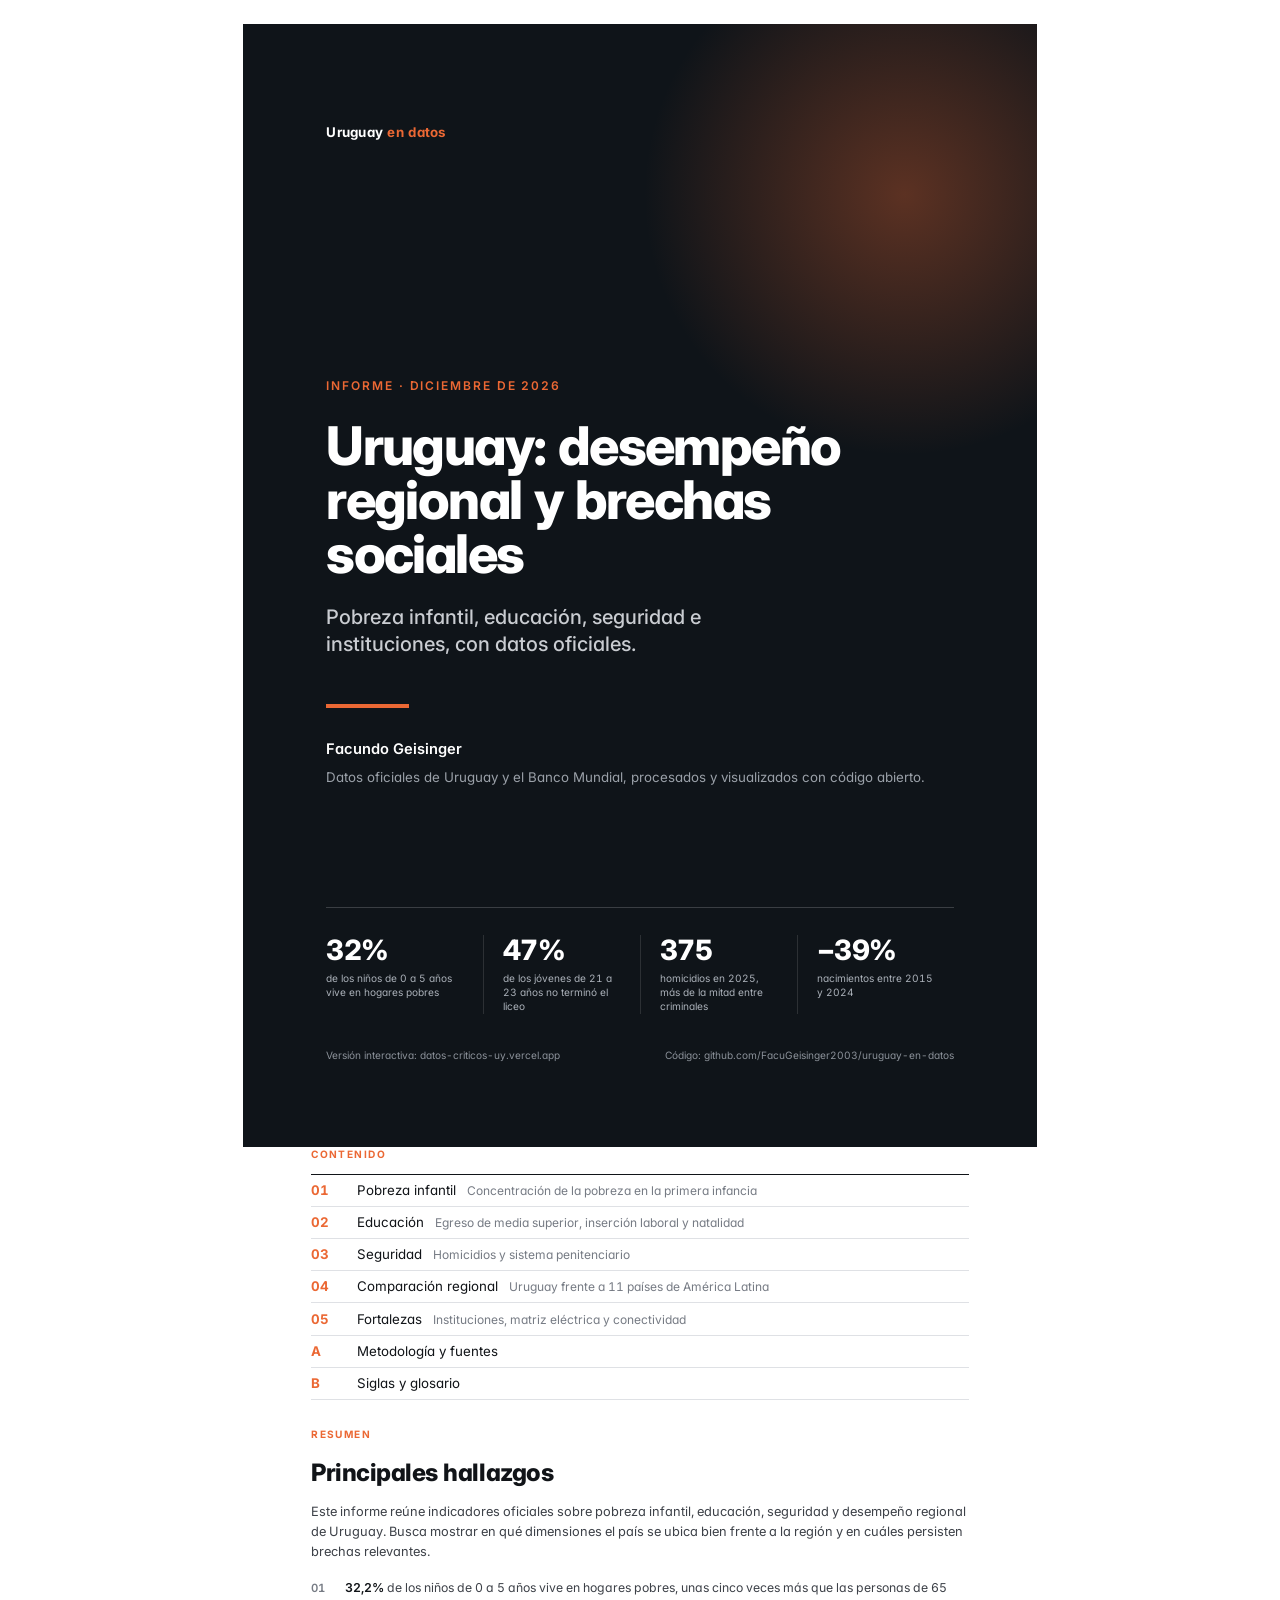
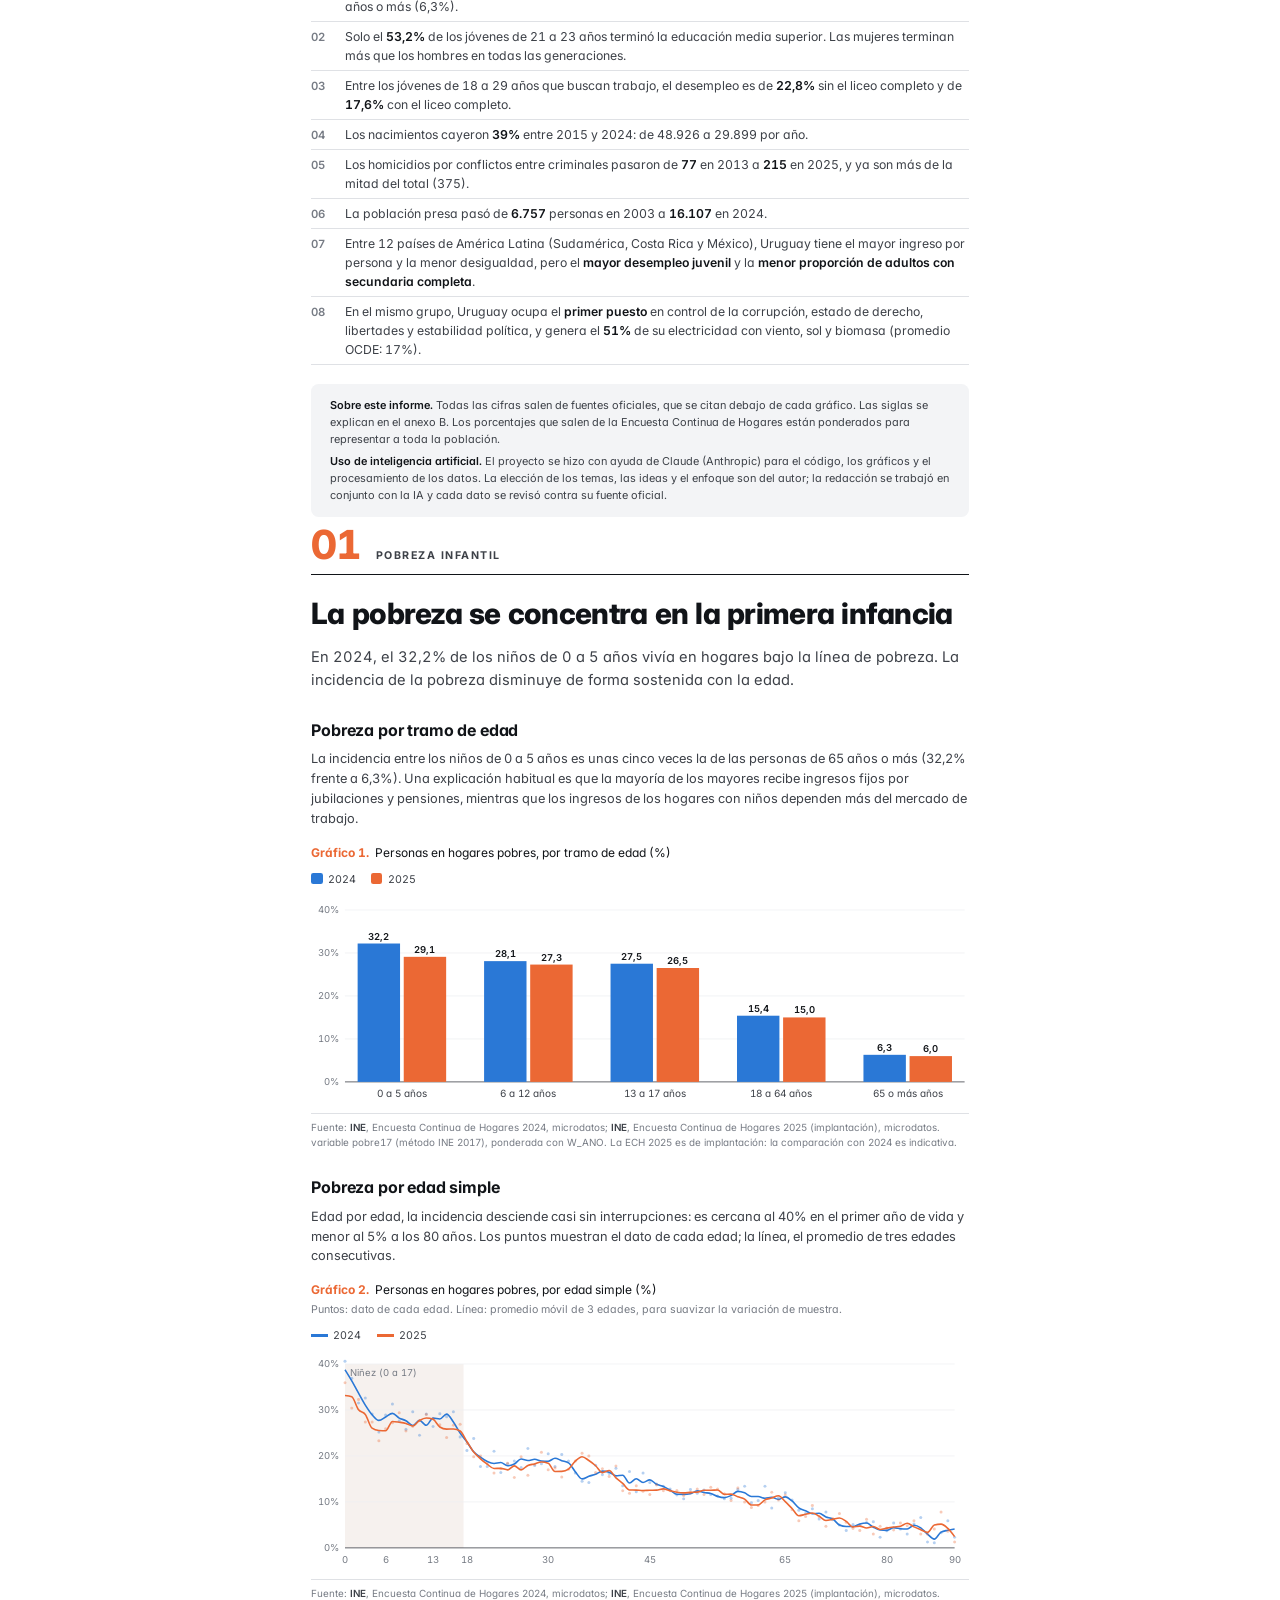
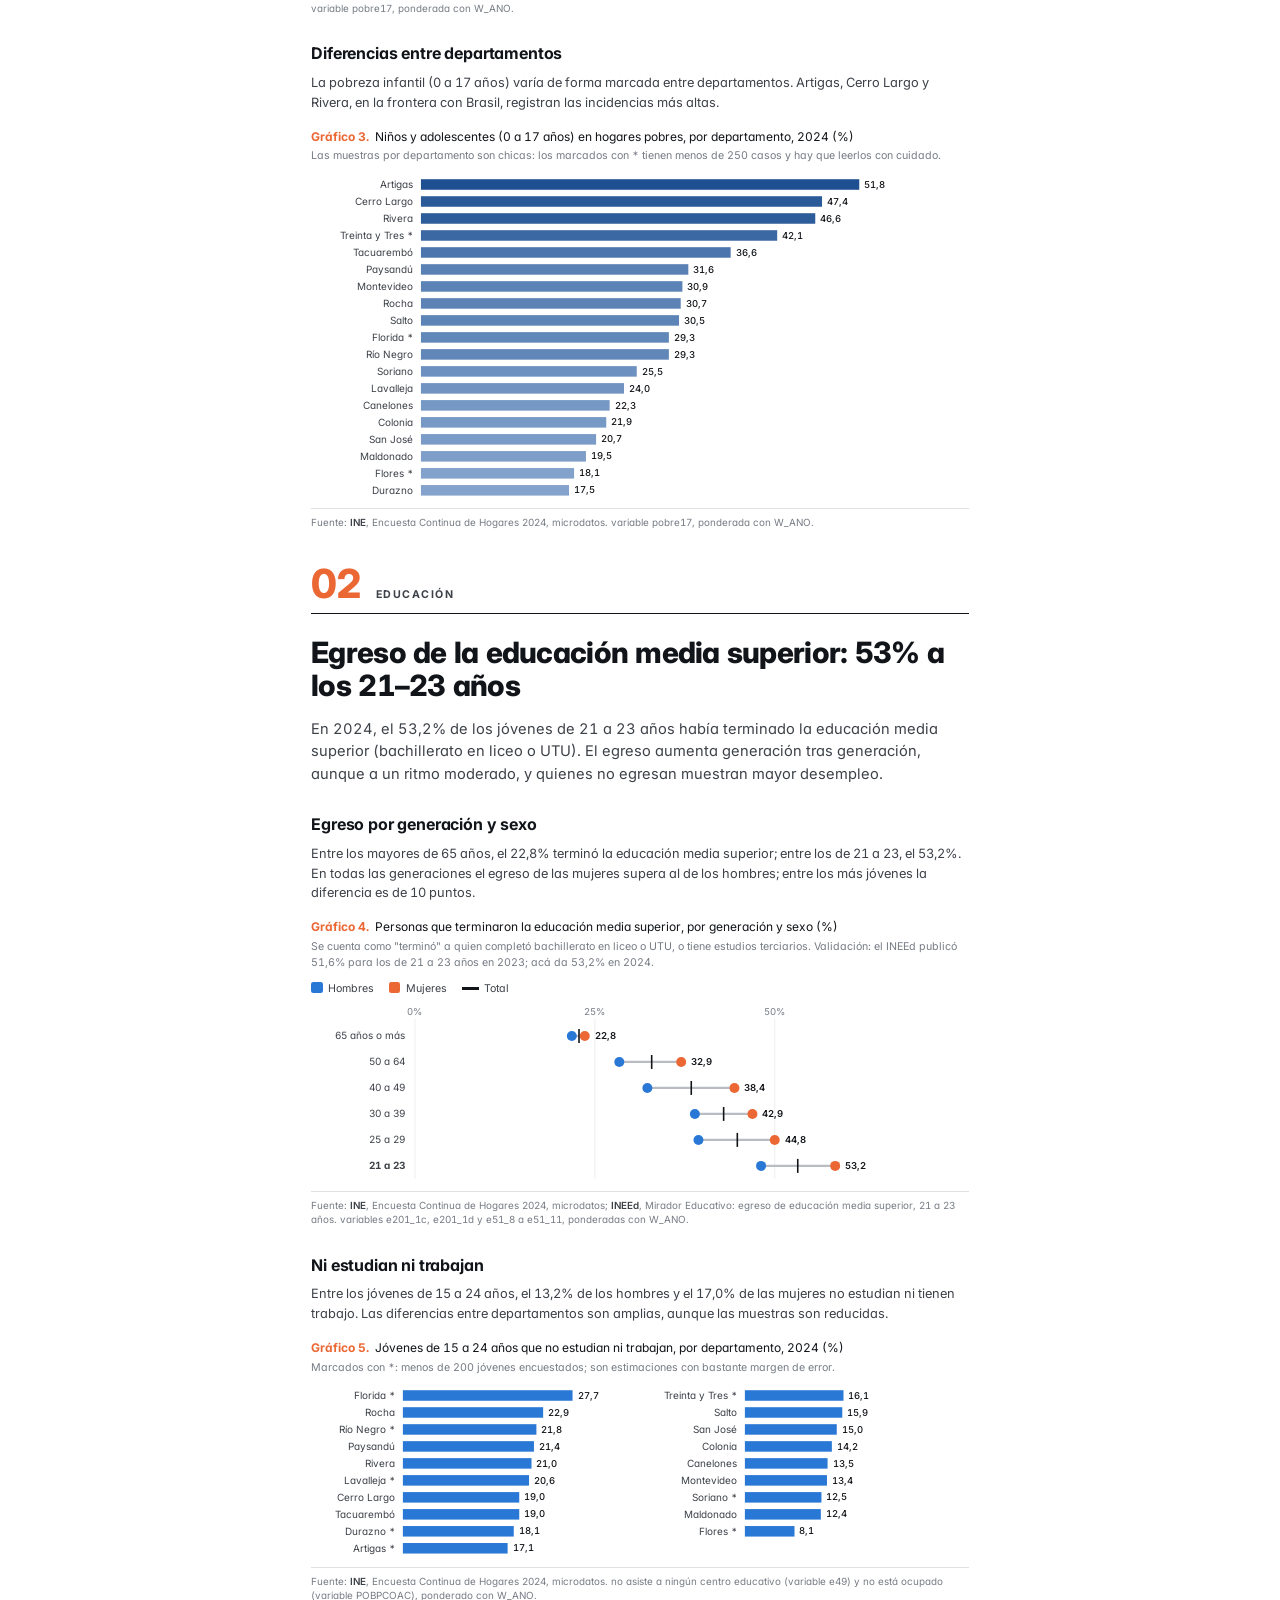
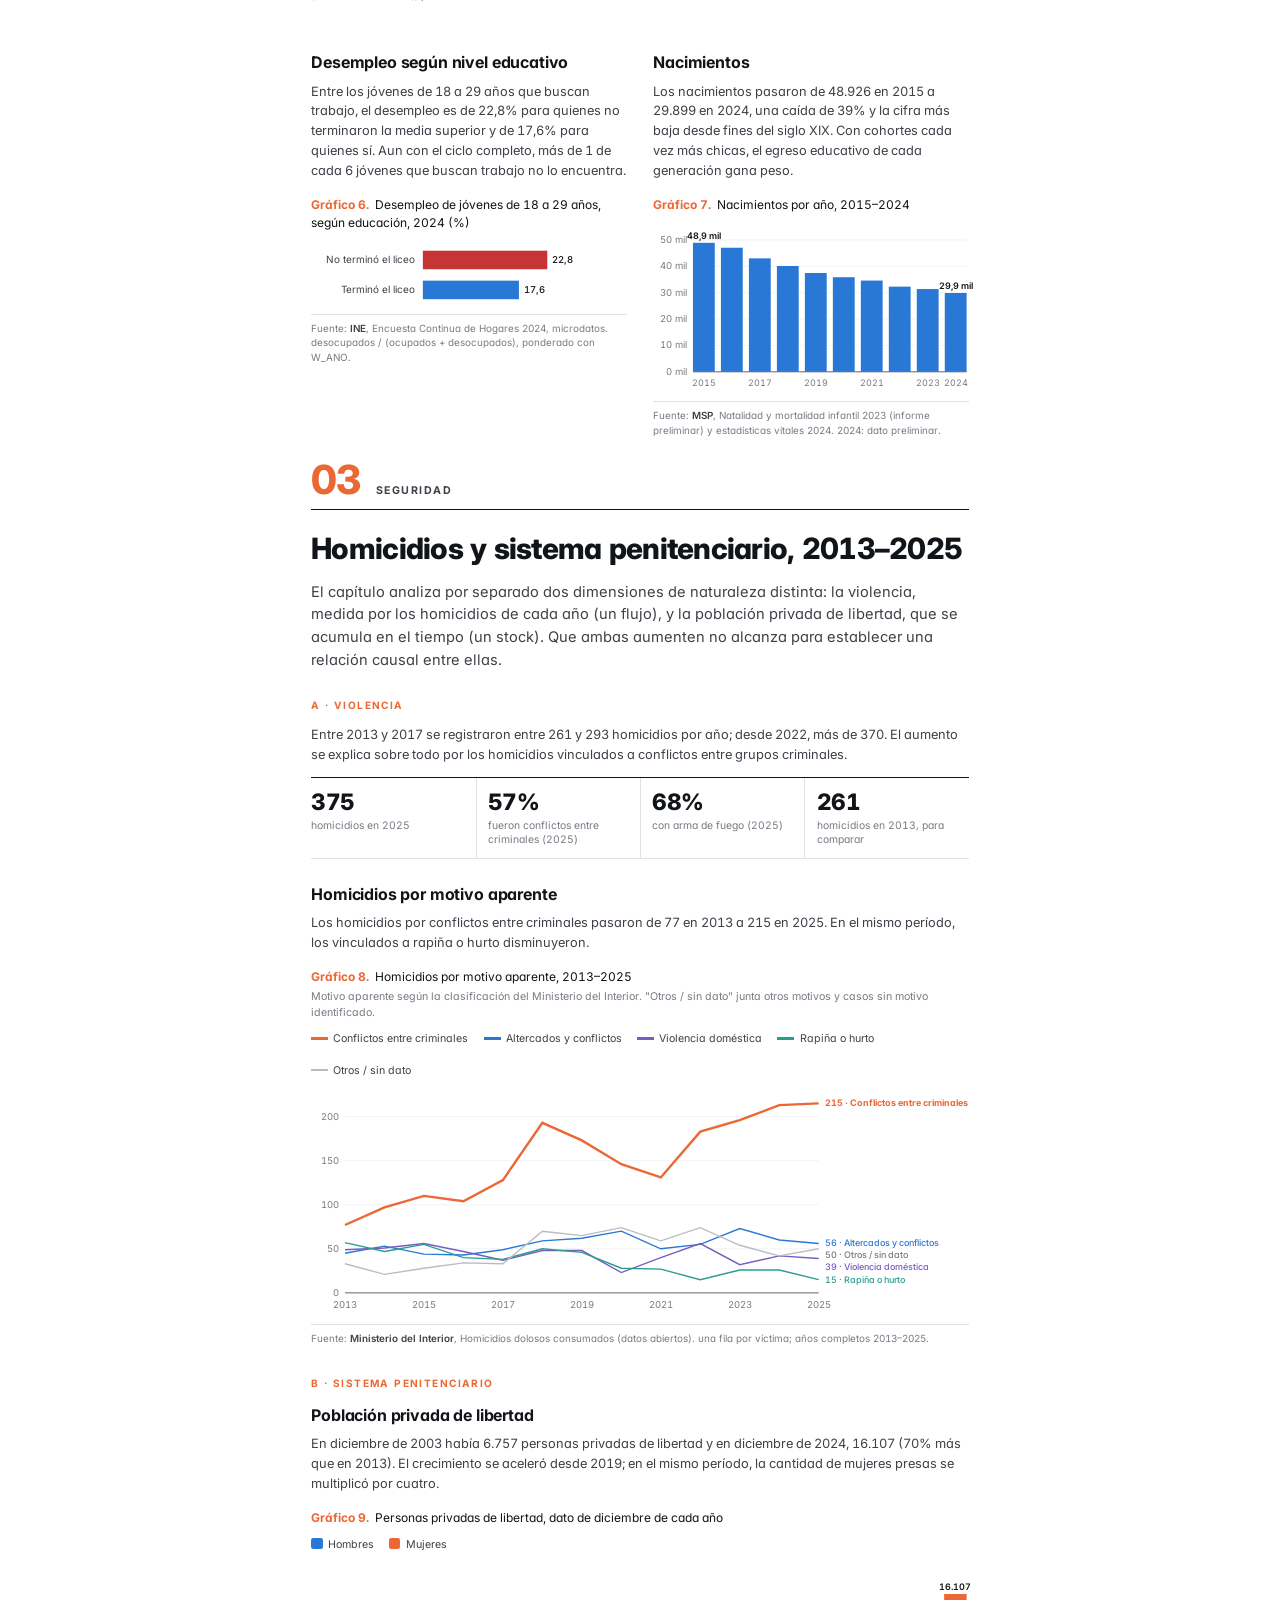
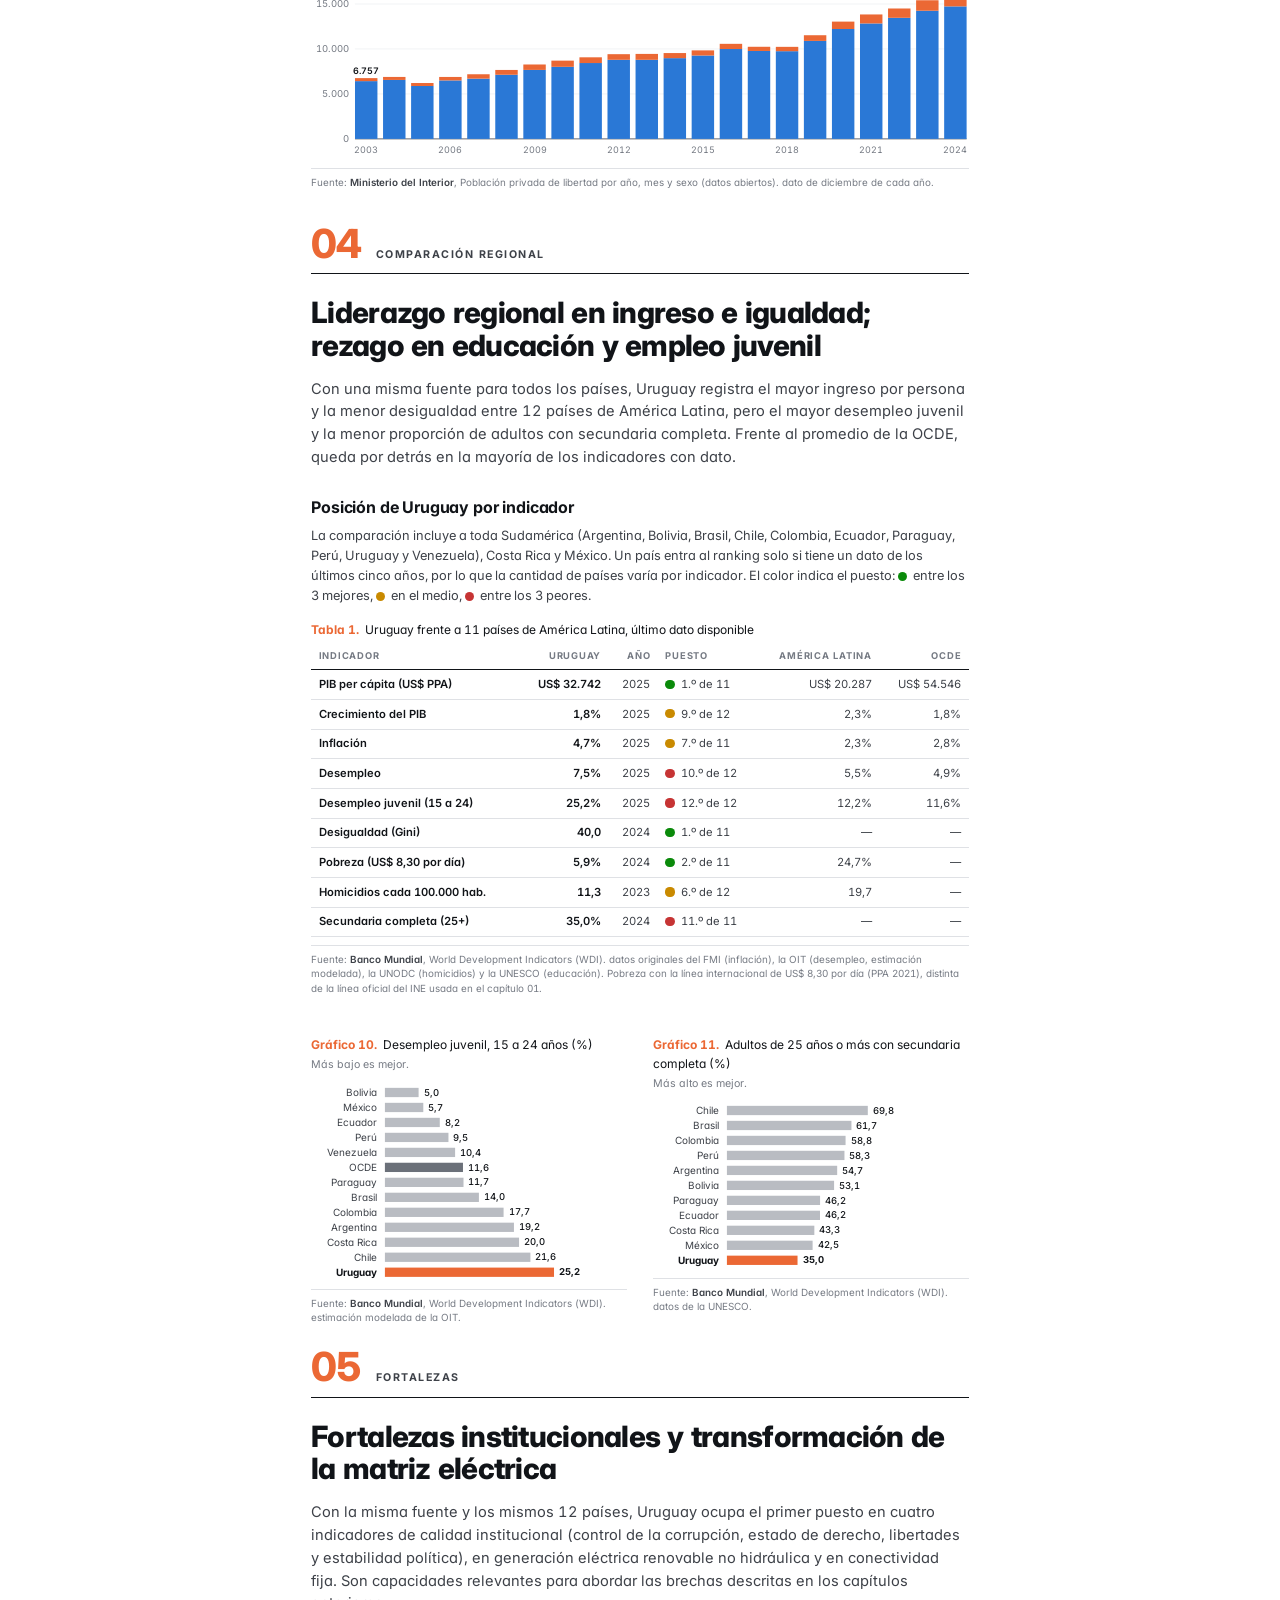
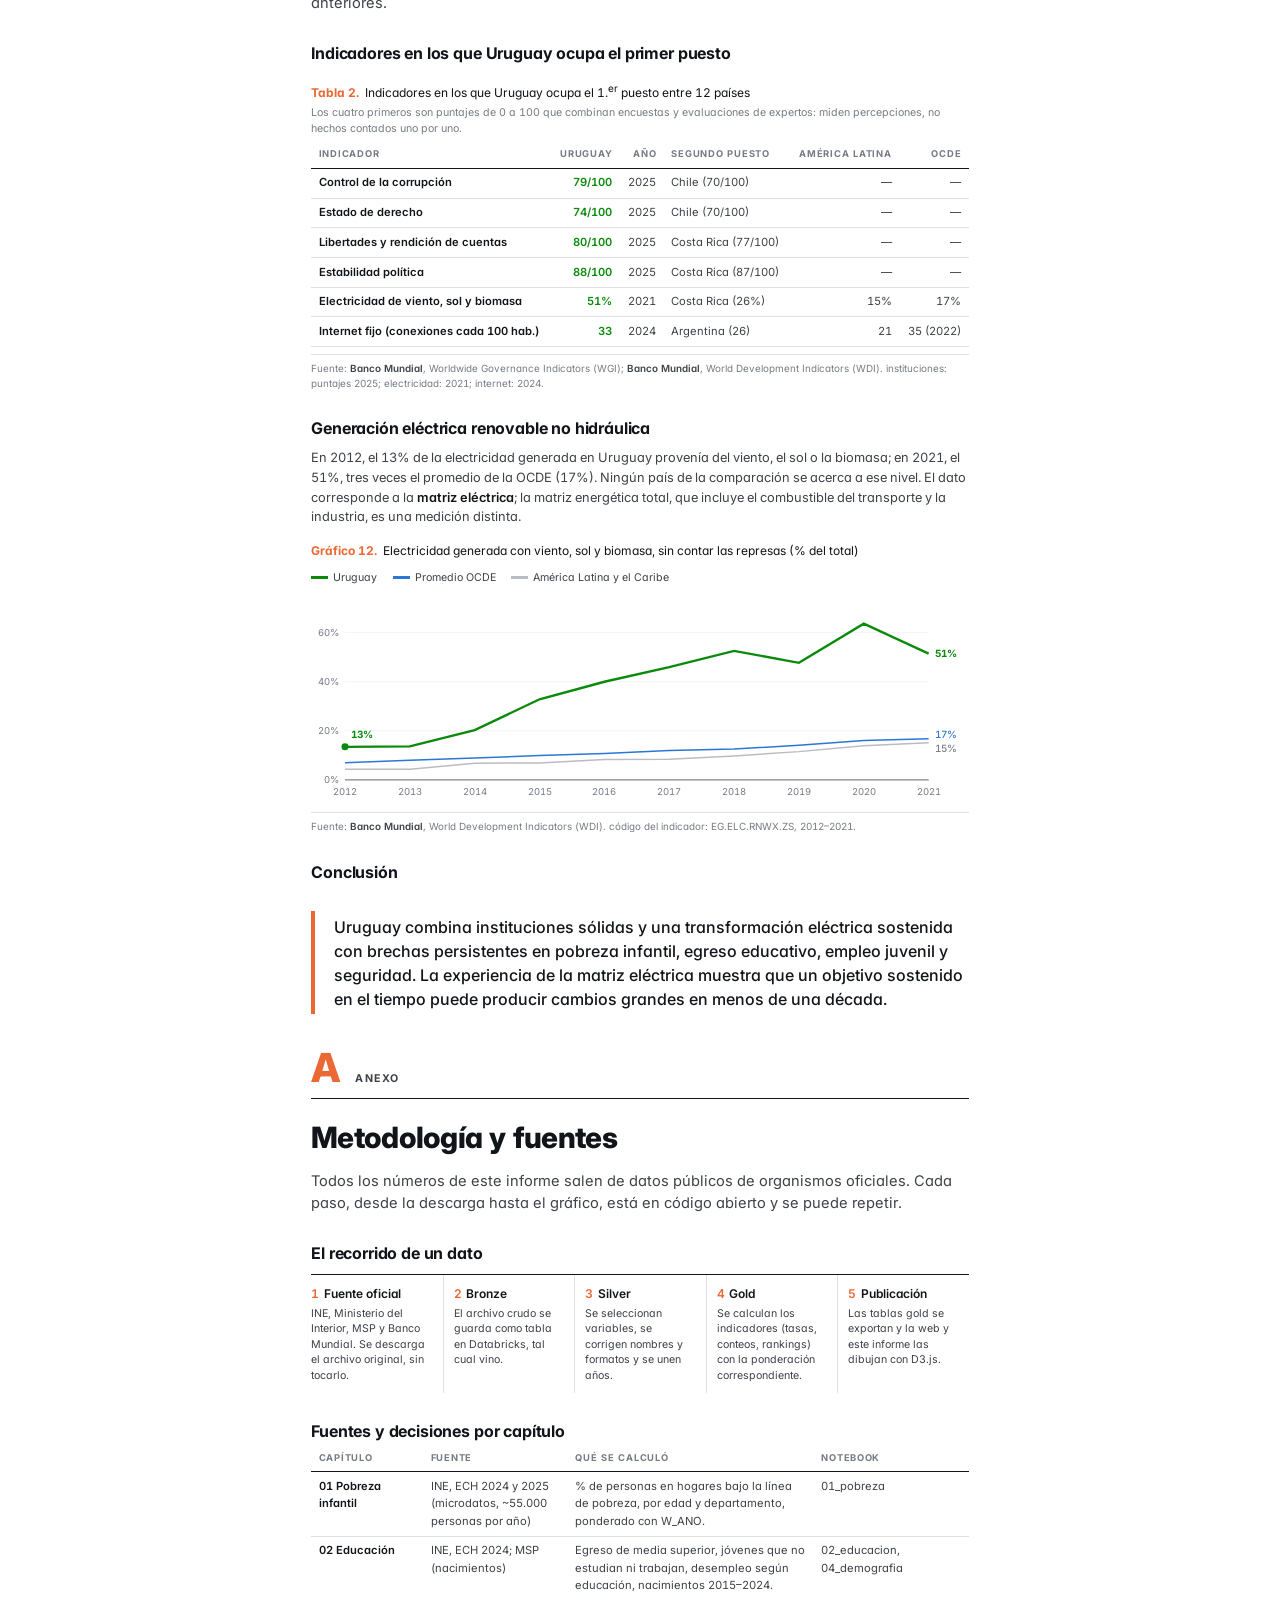
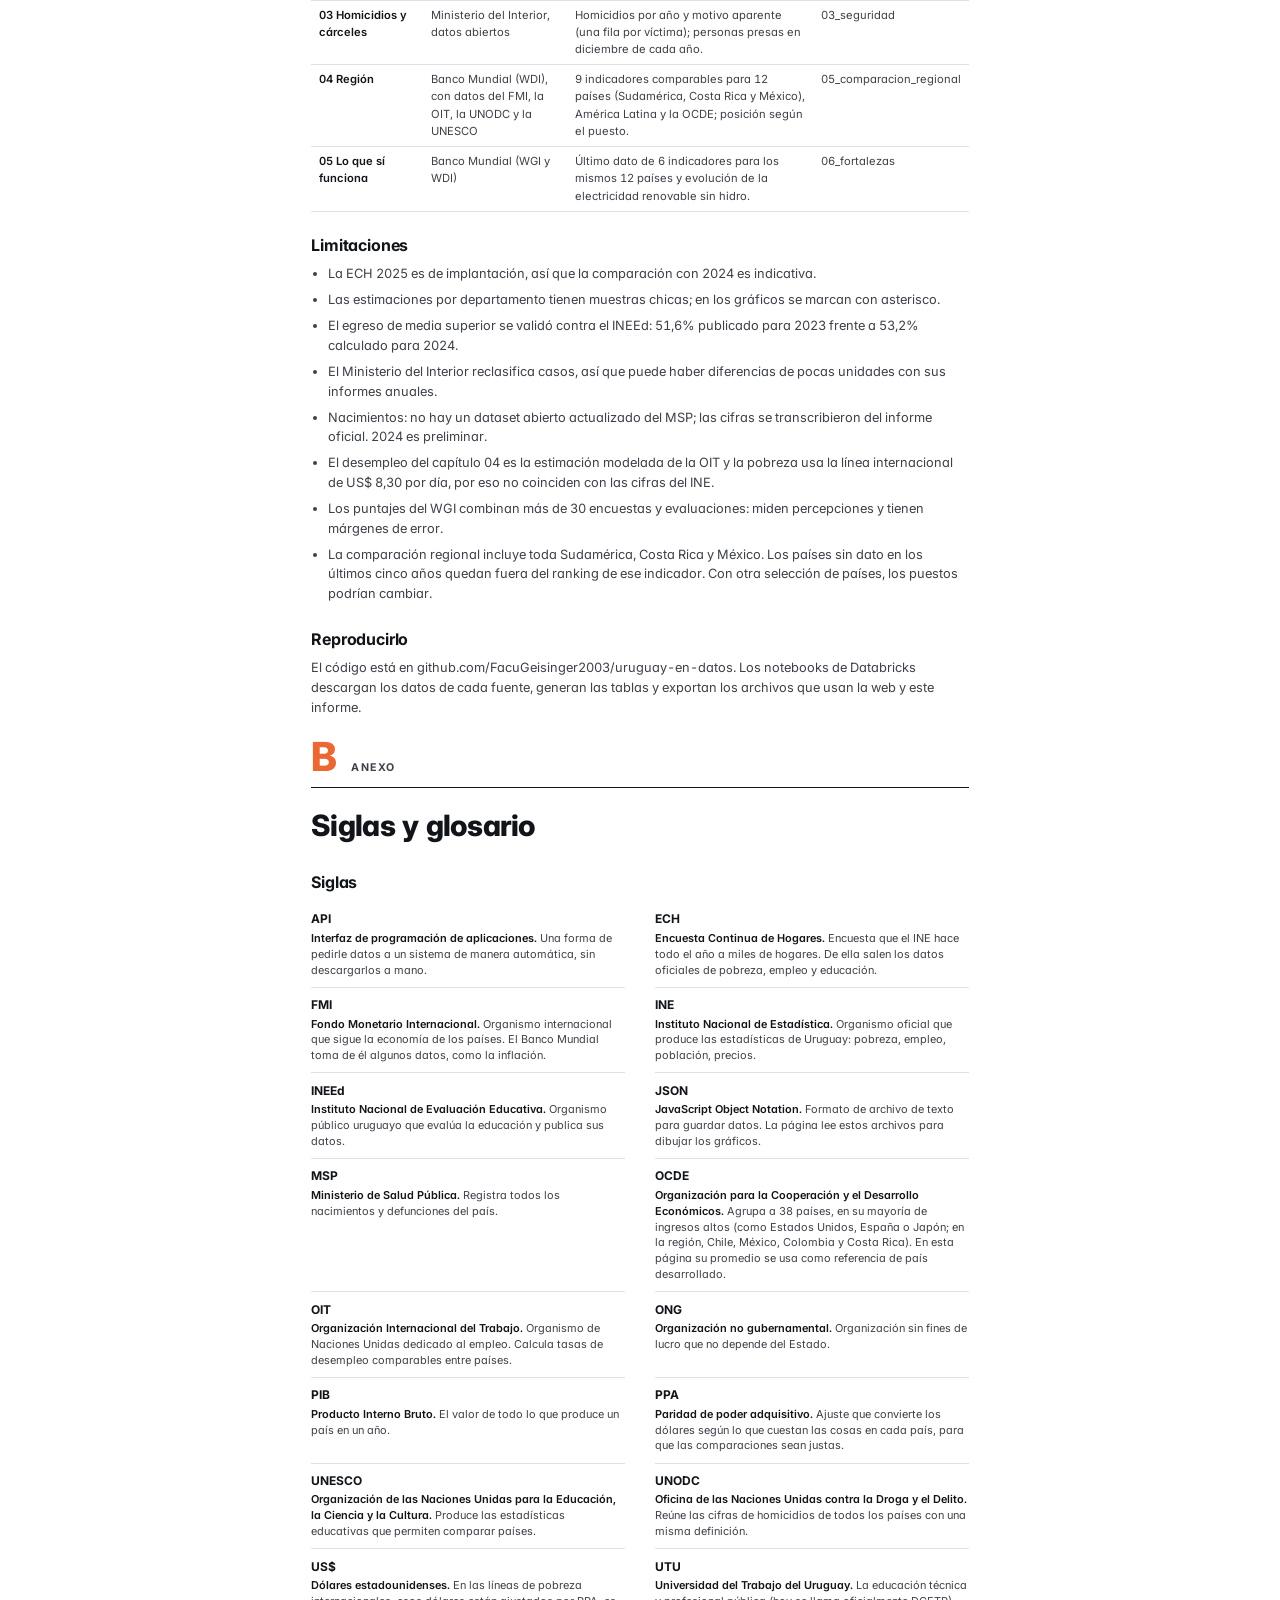
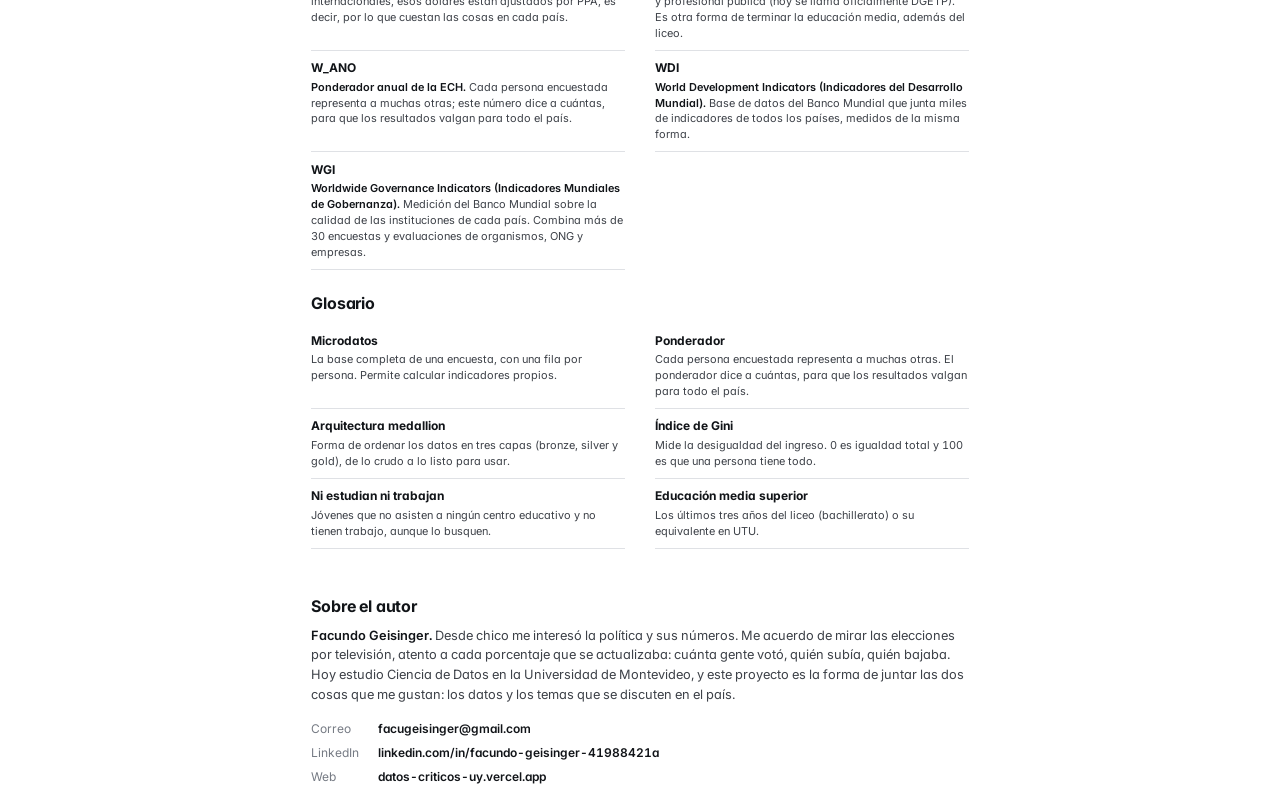
==== informe.html @ a79fe94e "Add files via upload" ====
<!doctype html>
<html lang="es">
<head>
<meta charset="utf-8">
<meta name="viewport" content="width=device-width, initial-scale=1">
<title>Uruguay en datos · Informe</title>
<meta name="robots" content="noindex">
<link href="https://fonts.googleapis.com/css2?family=Inter:wght@400;500;600;700;800&display=swap" rel="stylesheet">
<style>
  /* Informe para imprimir en A4. Se genera con scripts/generar_informe.js */
  @page { size: A4; margin: 20mm 18mm 20mm; }
  @page :first { margin: 0; }
  :root {
    --ink: #111418; --ink-2: #3d4148; --muted: #767b84; --line: #dfe1e5; --soft: #f3f4f6;
    --acc: #eb6834; --blue: #2a78d6; --gray: #b9bcc2; --good: #0a8a0a; --warn: #c98a00; --bad: #c63434;
  }
  * { box-sizing: border-box; }
  html { -webkit-print-color-adjust: exact; print-color-adjust: exact; }
  body { margin: 0; font-family: Inter, system-ui, sans-serif; color: var(--ink); font-size: 9.6pt; line-height: 1.55;
    font-feature-settings: "tnum" 1, "cv11" 1; background: #fff; }
  /* en pantalla, simular la hoja */
  @media screen { body { max-width: 174mm; margin: 24px auto; } }

  p { margin: 0 0 9pt; color: var(--ink-2); text-align: left; hyphens: auto; }
  b, strong { color: var(--ink); font-weight: 600; }
  h1, h2, h3, h4 { color: var(--ink); margin: 0; letter-spacing: -0.01em; }
  h3 { font-size: 12pt; font-weight: 700; margin: 16pt 0 5pt; break-after: avoid; }
  .page-break { break-before: page; }

  /* ---------- portada ---------- */
  .cover { height: 297mm; width: 210mm; background: #0f1419; color: #fff; padding: 26mm 22mm 22mm; display: flex; flex-direction: column;
    position: relative; overflow: hidden; break-after: page; }
  @media screen { .cover { margin-left: -18mm; } }
  .cover::before { content: ""; position: absolute; right: -40mm; top: -30mm; width: 150mm; height: 150mm; border-radius: 50%;
    background: radial-gradient(circle, rgba(235,104,52,.35), rgba(235,104,52,0) 65%); }
  .cover .brand { font-size: 10pt; font-weight: 700; letter-spacing: .02em; }
  .cover .brand span { color: var(--acc); }
  .cover .kind { margin-top: 62mm; font-size: 9pt; font-weight: 600; letter-spacing: .16em; text-transform: uppercase; color: var(--acc); }
  .cover h1 { font-size: 40pt; line-height: 1.02; font-weight: 800; letter-spacing: -0.03em; margin-top: 6mm; color: #fff; }
  .cover .sub { font-size: 15pt; line-height: 1.35; color: #c9ccd1; margin-top: 6mm; max-width: 130mm; font-weight: 500; }
  .cover .rule { width: 22mm; height: 1.2mm; background: var(--acc); margin: 12mm 0 8mm; }
  .cover .who { font-size: 11pt; color: #fff; font-weight: 600; }
  .cover .when { font-size: 10pt; color: #9aa0a8; margin-top: 1.5mm; }
  .cover .kpis { margin-top: auto; display: grid; grid-template-columns: repeat(4, 1fr); gap: 0; border-top: 1px solid rgba(255,255,255,.18); padding-top: 7mm; }
  .cover .kpi { padding-right: 5mm; }
  .cover .kpi + .kpi { padding-left: 5mm; border-left: 1px solid rgba(255,255,255,.12); }
  .cover .kpi b { display: block; font-size: 21pt; font-weight: 800; color: #fff; letter-spacing: -0.02em; line-height: 1.1; }
  .cover .kpi span { display: block; font-size: 7.6pt; color: #aab0b8; line-height: 1.4; margin-top: 1.5mm; }
  .cover .foot { margin-top: 9mm; font-size: 7.6pt; color: #8b9199; display: flex; justify-content: space-between; }

  /* ---------- índice y resumen ---------- */
  .label { font-size: 7.6pt; font-weight: 700; letter-spacing: .14em; text-transform: uppercase; color: var(--acc); margin-bottom: 3mm; }
  .toc { list-style: none; margin: 0 0 7mm; padding: 0; border-top: 1px solid var(--ink); }
  .toc li { display: grid; grid-template-columns: 12mm 1fr; padding: 1.4mm 0; border-bottom: 1px solid var(--line); font-size: 10pt; }
  .toc li span:first-child { color: var(--acc); font-weight: 700; }
  .toc li em { font-style: normal; color: var(--muted); font-size: 9pt; margin-left: 2mm; }
  .h-sec { font-size: 18pt; font-weight: 800; letter-spacing: -0.02em; margin-bottom: 3mm; }
  .findings { counter-reset: f; list-style: none; padding: 0; margin: 0; }
  .findings li { counter-increment: f; display: grid; grid-template-columns: 9mm 1fr; padding: 1.3mm 0; font-size: 9.2pt; border-bottom: 1px solid var(--line); break-inside: avoid; }
  .findings li::before { content: counter(f, decimal-leading-zero); color: var(--muted); font-weight: 600; font-size: 8.5pt; padding-top: .5mm; }
  .findings li p { margin: 0; }
  .note-box { background: var(--soft); border-radius: 2mm; padding: 3.5mm 5mm; margin-top: 5mm; font-size: 8.2pt; break-inside: avoid; }
  .note-box p { margin: 0 0 4pt; } .note-box p:last-child { margin: 0; }

  /* ---------- capítulos ---------- */
  .ch-head { break-before: page; padding-top: 2mm; margin-bottom: 7mm; }
  .ch-num { display: flex; align-items: baseline; gap: 4mm; border-bottom: 1px solid var(--ink); padding-bottom: 2.5mm; margin-bottom: 6mm; }
  .ch-num b { font-size: 30pt; font-weight: 800; color: var(--acc); line-height: 1; letter-spacing: -0.03em; }
  .ch-num span { font-size: 8pt; font-weight: 700; letter-spacing: .14em; text-transform: uppercase; color: var(--ink-2); }
  .ch-head h2 { font-size: 22pt; line-height: 1.12; font-weight: 800; letter-spacing: -0.025em; margin-bottom: 4mm; }
  .ch-head .lede { font-size: 11pt; line-height: 1.55; color: var(--ink-2); }

  /* ---------- figuras y tablas ---------- */
  figure { margin: 4mm 0 7mm; break-inside: avoid; }
  figcaption.top { font-size: 9pt; color: var(--ink); margin-bottom: 2.5mm; }
  figcaption.top b { color: var(--acc); font-weight: 700; margin-right: 1.5mm; }
  figcaption.top em { display: block; font-style: normal; color: var(--muted); font-size: 8pt; margin-top: .5mm; }
  .src { font-size: 7.4pt; color: var(--muted); margin-top: 2mm; padding-top: 1.6mm; border-top: 1px solid var(--line); line-height: 1.45; }
  .src b { color: var(--ink-2); font-weight: 600; }
  .chart svg { display: block; width: 100%; height: auto; overflow: visible; }
  .chart text { font-family: Inter, sans-serif; }
  .legend { display: flex; flex-wrap: wrap; gap: 4mm; font-size: 8pt; color: var(--ink-2); margin: 0 0 2mm; padding: 0; list-style: none; }
  .legend i { display: inline-block; width: 3mm; height: 3mm; border-radius: .6mm; margin-right: 1.4mm; vertical-align: -0.3mm; }
  .legend i.line { height: .7mm; border-radius: 0; vertical-align: .6mm; width: 4.5mm; }
  .two { display: grid; grid-template-columns: 1fr 1fr; gap: 7mm; }
  .two figure { margin-bottom: 4mm; }
  table.t { width: 100%; border-collapse: collapse; font-size: 8.4pt; }
  table.t th { text-align: left; font-size: 7pt; font-weight: 700; letter-spacing: .08em; text-transform: uppercase; color: var(--muted);
    border-bottom: 1px solid var(--ink); padding: 0 2mm 1.6mm; vertical-align: bottom; }
  table.t td { padding: 1.5mm 2mm; border-bottom: 1px solid var(--line); vertical-align: top; color: var(--ink-2); }
  table.t td.n, table.t th.n { text-align: right; font-variant-numeric: tabular-nums; white-space: nowrap; }
  table.t td:first-child { color: var(--ink); font-weight: 600; }
  table.t tr { break-inside: avoid; }
  .dot { display: inline-block; width: 2.4mm; height: 2.4mm; border-radius: 50%; margin-right: 1.6mm; vertical-align: -0.2mm; }
  .stats { display: grid; grid-template-columns: repeat(4, 1fr); border-top: 1px solid var(--ink); border-bottom: 1px solid var(--line); margin: 3mm 0 6mm; break-inside: avoid; }
  .stats div { padding: 3mm 3mm 3mm 0; } .stats div + div { padding-left: 3mm; border-left: 1px solid var(--line); }
  .stats b { display: block; font-size: 17pt; font-weight: 800; letter-spacing: -0.02em; line-height: 1.15; }
  .stats span { display: block; font-size: 7.8pt; color: var(--muted); line-height: 1.35; margin-top: 1mm; }
  .pull { border-left: 1.2mm solid var(--acc); padding: 1mm 0 1mm 5mm; margin: 7mm 0; font-size: 12pt; line-height: 1.5; color: var(--ink); font-weight: 500; break-inside: avoid; }
  .small { font-size: 8pt; color: var(--muted); }

  /* ---------- metodología y anexos ---------- */
  .steps { display: grid; grid-template-columns: repeat(5, 1fr); gap: 0; border-top: 1px solid var(--ink); margin: 2mm 0 7mm; break-inside: avoid; }
  .steps div { padding: 2.6mm 2.6mm 2.6mm 0; font-size: 8pt; color: var(--ink-2); line-height: 1.45; }
  .steps div + div { padding-left: 2.6mm; border-left: 1px solid var(--line); }
  .steps b { display: block; font-size: 9pt; color: var(--ink); margin-bottom: 1mm; }
  .steps b i { font-style: normal; color: var(--acc); margin-right: 1.2mm; }
  dl.gl { display: grid; grid-template-columns: 1fr 1fr; column-gap: 8mm; margin: 2mm 0 0; }
  dl.gl > div { padding: 2.2mm 0; border-bottom: 1px solid var(--line); break-inside: avoid; }
  dl.gl dt { font-weight: 700; font-size: 9pt; }
  dl.gl dd { margin: .5mm 0 0; font-size: 8.2pt; color: var(--ink-2); line-height: 1.45; }
  dl.gl dd b { font-weight: 600; }
  ul.lim { margin: 0 0 6mm; padding-left: 4.5mm; color: var(--ink-2); }
  ul.lim li { margin-bottom: 1.6mm; }
  .contact { display: grid; grid-template-columns: auto 1fr; gap: 1.5mm 5mm; font-size: 9pt; margin-top: 4mm; }
  .contact span { color: var(--muted); }
</style>
</head>
<body>

<!-- ============ PORTADA ============ -->
<section class="cover">
  <div class="brand">Uruguay <span>en datos</span></div>
  <div class="kind">Informe · <span id="mes"></span></div>
  <h1>Uruguay: desempeño regional y brechas sociales</h1>
  <div class="sub">Pobreza infantil, educación, seguridad e instituciones, con datos oficiales.</div>
  <div class="rule"></div>
  <div class="who">Facundo Geisinger</div>
  <div class="when">Datos oficiales de Uruguay y el Banco Mundial, procesados y visualizados con código abierto.</div>
  <div class="kpis" id="cover-kpis"></div>
  <div class="foot"><span>Versión interactiva: datos-criticos-uy.vercel.app</span><span>Código: github.com/FacuGeisinger2003/uruguay-en-datos</span></div>
</section>

<!-- ============ ÍNDICE + RESUMEN ============ -->
<section>
  <div class="label">Contenido</div>
  <ol class="toc">
    <li><span>01</span><span>Pobreza infantil <em>Concentración de la pobreza en la primera infancia</em></span></li>
    <li><span>02</span><span>Educación <em>Egreso de media superior, inserción laboral y natalidad</em></span></li>
    <li><span>03</span><span>Seguridad <em>Homicidios y sistema penitenciario</em></span></li>
    <li><span>04</span><span>Comparación regional <em>Uruguay frente a 11 países de América Latina</em></span></li>
    <li><span>05</span><span>Fortalezas <em>Instituciones, matriz eléctrica y conectividad</em></span></li>
    <li><span>A</span><span>Metodología y fuentes</span></li>
    <li><span>B</span><span>Siglas y glosario</span></li>
  </ol>

  <div class="label">Resumen</div>
  <h2 class="h-sec">Principales hallazgos</h2>
  <p>Este informe reúne indicadores oficiales sobre pobreza infantil, educación, seguridad y desempeño regional de Uruguay. Busca mostrar en qué dimensiones el país se ubica bien frente a la región y en cuáles persisten brechas relevantes.</p>
  <ol class="findings">
    <li><p><b>32,2%</b> de los niños de 0 a 5 años vive en hogares pobres, unas cinco veces más que las personas de 65 años o más (6,3%).</p></li>
    <li><p>Solo el <b>53,2%</b> de los jóvenes de 21 a 23 años terminó la educación media superior. Las mujeres terminan más que los hombres en todas las generaciones.</p></li>
    <li><p>Entre los jóvenes de 18 a 29 años que buscan trabajo, el desempleo es de <b>22,8%</b> sin el liceo completo y de <b>17,6%</b> con el liceo completo.</p></li>
    <li><p>Los nacimientos cayeron <b>39%</b> entre 2015 y 2024: de 48.926 a 29.899 por año.</p></li>
    <li><p>Los homicidios por conflictos entre criminales pasaron de <b>77</b> en 2013 a <b>215</b> en 2025, y ya son más de la mitad del total (375).</p></li>
    <li><p>La población presa pasó de <b>6.757</b> personas en 2003 a <b>16.107</b> en 2024.</p></li>
    <li><p>Entre 12 países de América Latina (Sudamérica, Costa Rica y México), Uruguay tiene el mayor ingreso por persona y la menor desigualdad, pero el <b>mayor desempleo juvenil</b> y la <b>menor proporción de adultos con secundaria completa</b>.</p></li>
    <li><p>En el mismo grupo, Uruguay ocupa el <b>primer puesto</b> en control de la corrupción, estado de derecho, libertades y estabilidad política, y genera el <b>51%</b> de su electricidad con viento, sol y biomasa (promedio OCDE: 17%).</p></li>
  </ol>
  <div class="note-box">
    <p><b>Sobre este informe.</b> Todas las cifras salen de fuentes oficiales, que se citan debajo de cada gráfico. Las siglas se explican en el anexo B. Los porcentajes que salen de la Encuesta Continua de Hogares están ponderados para representar a toda la población.</p>
    <p><b>Uso de inteligencia artificial.</b> El proyecto se hizo con ayuda de Claude (Anthropic) para el código, los gráficos y el procesamiento de los datos. La elección de los temas, las ideas y el enfoque son del autor; la redacción se trabajó en conjunto con la IA y cada dato se revisó contra su fuente oficial.</p>
  </div>
</section>

<!-- ============ 01 ============ -->
<header class="ch-head">
  <div class="ch-num"><b>01</b><span>Pobreza infantil</span></div>
  <h2>La pobreza se concentra en la primera infancia</h2>
  <p class="lede">En 2024, el 32,2% de los niños de 0 a 5 años vivía en hogares bajo la línea de pobreza. La incidencia de la pobreza disminuye de forma sostenida con la edad.</p>
</header>

<h3>Pobreza por tramo de edad</h3>
<p>La incidencia entre los niños de 0 a 5 años es unas cinco veces la de las personas de 65 años o más (32,2% frente a 6,3%). Una explicación habitual es que la mayoría de los mayores recibe ingresos fijos por jubilaciones y pensiones, mientras que los ingresos de los hogares con niños dependen más del mercado de trabajo.</p>
<figure>
  <figcaption class="top"><b>Gráfico 1.</b>Personas en hogares pobres, por tramo de edad (%)</figcaption>
  <ul class="legend" id="lg-tramo"></ul>
  <div class="chart" id="g-tramo"></div>
  <div class="src" data-fuente="ech2024,ech2025" data-det="variable pobre17 (método INE 2017), ponderada con W_ANO. La ECH 2025 es de implantación: la comparación con 2024 es indicativa."></div>
</figure>

<h3>Pobreza por edad simple</h3>
<p>Edad por edad, la incidencia desciende casi sin interrupciones: es cercana al 40% en el primer año de vida y menor al 5% a los 80 años. Los puntos muestran el dato de cada edad; la línea, el promedio de tres edades consecutivas.</p>
<figure>
  <figcaption class="top"><b>Gráfico 2.</b>Personas en hogares pobres, por edad simple (%)<em>Puntos: dato de cada edad. Línea: promedio móvil de 3 edades, para suavizar la variación de muestra.</em></figcaption>
  <ul class="legend" id="lg-edad"></ul>
  <div class="chart" id="g-edad"></div>
  <div class="src" data-fuente="ech2024,ech2025" data-det="variable pobre17, ponderada con W_ANO."></div>
</figure>

<h3>Diferencias entre departamentos</h3>
<p>La pobreza infantil (0 a 17 años) varía de forma marcada entre departamentos. Artigas, Cerro Largo y Rivera, en la frontera con Brasil, registran las incidencias más altas.</p>
<figure>
  <figcaption class="top"><b>Gráfico 3.</b>Niños y adolescentes (0 a 17 años) en hogares pobres, por departamento, 2024 (%)<em>Las muestras por departamento son chicas: los marcados con * tienen menos de 250 casos y hay que leerlos con cuidado.</em></figcaption>
  <div class="chart" id="g-dpto"></div>
  <div class="src" data-fuente="ech2024" data-det="variable pobre17, ponderada con W_ANO."></div>
</figure>

<!-- ============ 02 ============ -->
<header class="ch-head">
  <div class="ch-num"><b>02</b><span>Educación</span></div>
  <h2>Egreso de la educación media superior: 53% a los 21–23 años</h2>
  <p class="lede">En 2024, el 53,2% de los jóvenes de 21 a 23 años había terminado la educación media superior (bachillerato en liceo o UTU). El egreso aumenta generación tras generación, aunque a un ritmo moderado, y quienes no egresan muestran mayor desempleo.</p>
</header>

<h3>Egreso por generación y sexo</h3>
<p>Entre los mayores de 65 años, el 22,8% terminó la educación media superior; entre los de 21 a 23, el 53,2%. En todas las generaciones el egreso de las mujeres supera al de los hombres; entre los más jóvenes la diferencia es de 10 puntos.</p>
<figure>
  <figcaption class="top"><b>Gráfico 4.</b>Personas que terminaron la educación media superior, por generación y sexo (%)<em>Se cuenta como "terminó" a quien completó bachillerato en liceo o UTU, o tiene estudios terciarios. Validación: el INEEd publicó 51,6% para los de 21 a 23 años en 2023; acá da 53,2% en 2024.</em></figcaption>
  <ul class="legend" id="lg-egreso"></ul>
  <div class="chart" id="g-egreso"></div>
  <div class="src" data-fuente="ech2024,ineed" data-det="variables e201_1c, e201_1d y e51_8 a e51_11, ponderadas con W_ANO."></div>
</figure>

<h3>Ni estudian ni trabajan</h3>
<p>Entre los jóvenes de 15 a 24 años, el 13,2% de los hombres y el 17,0% de las mujeres no estudian ni tienen trabajo. Las diferencias entre departamentos son amplias, aunque las muestras son reducidas.</p>
<figure>
  <figcaption class="top"><b>Gráfico 5.</b>Jóvenes de 15 a 24 años que no estudian ni trabajan, por departamento, 2024 (%)<em>Marcados con *: menos de 200 jóvenes encuestados; son estimaciones con bastante margen de error.</em></figcaption>
  <div class="chart" id="g-nini"></div>
  <div class="src" data-fuente="ech2024" data-det="no asiste a ningún centro educativo (variable e49) y no está ocupado (variable POBPCOAC), ponderado con W_ANO."></div>
</figure>

<div class="two">
  <div>
    <h3>Desempleo según nivel educativo</h3>
    <p>Entre los jóvenes de 18 a 29 años que buscan trabajo, el desempleo es de 22,8% para quienes no terminaron la media superior y de 17,6% para quienes sí. Aun con el ciclo completo, más de 1 de cada 6 jóvenes que buscan trabajo no lo encuentra.</p>
    <figure>
      <figcaption class="top"><b>Gráfico 6.</b>Desempleo de jóvenes de 18 a 29 años, según educación, 2024 (%)</figcaption>
      <div class="chart" id="g-desemp"></div>
      <div class="src" data-fuente="ech2024" data-det="desocupados / (ocupados + desocupados), ponderado con W_ANO."></div>
    </figure>
  </div>
  <div>
    <h3>Nacimientos</h3>
    <p>Los nacimientos pasaron de 48.926 en 2015 a 29.899 en 2024, una caída de 39% y la cifra más baja desde fines del siglo XIX. Con cohortes cada vez más chicas, el egreso educativo de cada generación gana peso.</p>
    <figure>
      <figcaption class="top"><b>Gráfico 7.</b>Nacimientos por año, 2015–2024</figcaption>
      <div class="chart" id="g-nac"></div>
      <div class="src" data-fuente="msp_nacimientos" data-det="2024: dato preliminar."></div>
    </figure>
  </div>
</div>

<figure id="fig-actividad" hidden>
  <figcaption class="top"><b>Gráfico 6b.</b>Situación laboral de todos los jóvenes de 18 a 29 años, según educación, 2024 (%)<em>El desempleo solo cuenta a quienes buscan trabajo; acá se reparte a todos los jóvenes, incluidos los inactivos (no trabajan ni buscan).</em></figcaption>
  <ul class="legend" id="lg-act"></ul>
  <div class="chart" id="g-act"></div>
  <div class="src" data-fuente="ech2024" data-det="condición de actividad (variable POBPCOAC), ponderado con W_ANO."></div>
</figure>

<!-- ============ 03 ============ -->
<header class="ch-head">
  <div class="ch-num"><b>03</b><span>Seguridad</span></div>
  <h2>Homicidios y sistema penitenciario, 2013–2025</h2>
  <p class="lede">El capítulo analiza por separado dos dimensiones de naturaleza distinta: la violencia, medida por los homicidios de cada año (un flujo), y la población privada de libertad, que se acumula en el tiempo (un stock). Que ambas aumenten no alcanza para establecer una relación causal entre ellas.</p>
</header>
<div class="label" style="margin-top:2mm">A · Violencia</div>
<p>Entre 2013 y 2017 se registraron entre 261 y 293 homicidios por año; desde 2022, más de 370. El aumento se explica sobre todo por los homicidios vinculados a conflictos entre grupos criminales.</p>
<div class="stats" id="seg-stats"></div>

<h3>Homicidios por motivo aparente</h3>
<p>Los homicidios por conflictos entre criminales pasaron de 77 en 2013 a 215 en 2025. En el mismo período, los vinculados a rapiña o hurto disminuyeron.</p>
<figure>
  <figcaption class="top"><b>Gráfico 8.</b>Homicidios por motivo aparente, 2013–2025<em>Motivo aparente según la clasificación del Ministerio del Interior. "Otros / sin dato" junta otros motivos y casos sin motivo identificado.</em></figcaption>
  <ul class="legend" id="lg-mot"></ul>
  <div class="chart" id="g-mot"></div>
  <div class="src" data-fuente="mi_homicidios" data-det="una fila por víctima; años completos 2013–2025."></div>
</figure>

<div class="label" style="margin-top:8mm">B · Sistema penitenciario</div>
<h3 style="margin-top:2mm">Población privada de libertad</h3>
<p>En diciembre de 2003 había 6.757 personas privadas de libertad y en diciembre de 2024, 16.107 (70% más que en 2013). El crecimiento se aceleró desde 2019; en el mismo período, la cantidad de mujeres presas se multiplicó por cuatro.</p>
<figure>
  <figcaption class="top"><b>Gráfico 9.</b>Personas privadas de libertad, dato de diciembre de cada año</figcaption>
  <ul class="legend" id="lg-ppl"></ul>
  <div class="chart" id="g-ppl"></div>
  <div class="src" data-fuente="mi_carceles" data-det="dato de diciembre de cada año."></div>
</figure>

<!-- ============ 04 ============ -->
<header class="ch-head">
  <div class="ch-num"><b>04</b><span>Comparación regional</span></div>
  <h2>Liderazgo regional en ingreso e igualdad; rezago en educación y empleo juvenil</h2>
  <p class="lede">Con una misma fuente para todos los países, Uruguay registra el mayor ingreso por persona y la menor desigualdad entre 12 países de América Latina, pero el mayor desempleo juvenil y la menor proporción de adultos con secundaria completa. Frente al promedio de la OCDE, queda por detrás en la mayoría de los indicadores con dato.</p>
</header>

<h3>Posición de Uruguay por indicador</h3>
<p>La comparación incluye a toda Sudamérica (Argentina, Bolivia, Brasil, Chile, Colombia, Ecuador, Paraguay, Perú, Uruguay y Venezuela), Costa Rica y México. Un país entra al ranking solo si tiene un dato de los últimos cinco años, por lo que la cantidad de países varía por indicador. El color indica el puesto: <span class="dot" style="background:var(--good)"></span>entre los 3 mejores, <span class="dot" style="background:var(--warn)"></span>en el medio, <span class="dot" style="background:var(--bad)"></span>entre los 3 peores.</p>
<figure>
  <figcaption class="top"><b>Tabla 1.</b>Uruguay frente a 11 países de América Latina, último dato disponible</figcaption>
  <table class="t" id="t-sema"></table>
  <div class="src" data-fuente="bm_wdi" data-det="datos originales del FMI (inflación), la OIT (desempleo, estimación modelada), la UNODC (homicidios) y la UNESCO (educación). Pobreza con la línea internacional de US$ 8,30 por día (PPA 2021), distinta de la línea oficial del INE usada en el capítulo 01."></div>
</figure>

<div class="two">
  <figure>
    <figcaption class="top"><b>Gráfico 10.</b>Desempleo juvenil, 15 a 24 años (%)<em>Más bajo es mejor.</em></figcaption>
    <div class="chart" id="g-rk1"></div>
    <div class="src" data-fuente="bm_wdi" data-det="estimación modelada de la OIT."></div>
  </figure>
  <figure>
    <figcaption class="top"><b>Gráfico 11.</b>Adultos de 25 años o más con secundaria completa (%)<em>Más alto es mejor.</em></figcaption>
    <div class="chart" id="g-rk2"></div>
    <div class="src" data-fuente="bm_wdi" data-det="datos de la UNESCO."></div>
  </figure>
</div>

<!-- ============ 05 ============ -->
<header class="ch-head">
  <div class="ch-num"><b>05</b><span>Fortalezas</span></div>
  <h2>Fortalezas institucionales y transformación de la matriz eléctrica</h2>
  <p class="lede">Con la misma fuente y los mismos 12 países, Uruguay ocupa el primer puesto en cuatro indicadores de calidad institucional (control de la corrupción, estado de derecho, libertades y estabilidad política), en generación eléctrica renovable no hidráulica y en conectividad fija. Son capacidades relevantes para abordar las brechas descritas en los capítulos anteriores.</p>
</header>

<h3>Indicadores en los que Uruguay ocupa el primer puesto</h3>
<figure>
  <figcaption class="top"><b>Tabla 2.</b>Indicadores en los que Uruguay ocupa el 1.<sup>er</sup> puesto entre 12 países<em>Los cuatro primeros son puntajes de 0 a 100 que combinan encuestas y evaluaciones de expertos: miden percepciones, no hechos contados uno por uno.</em></figcaption>
  <table class="t" id="t-fort"></table>
  <div class="src" data-fuente="bm_wgi,bm_wdi" data-det="instituciones: puntajes 2025; electricidad: 2021; internet: 2024."></div>
</figure>

<h3>Generación eléctrica renovable no hidráulica</h3>
<p>En 2012, el 13% de la electricidad generada en Uruguay provenía del viento, el sol o la biomasa; en 2021, el 51%, tres veces el promedio de la OCDE (17%). Ningún país de la comparación se acerca a ese nivel. El dato corresponde a la <b>matriz eléctrica</b>; la matriz energética total, que incluye el combustible del transporte y la industria, es una medición distinta.</p>
<figure>
  <figcaption class="top"><b>Gráfico 12.</b>Electricidad generada con viento, sol y biomasa, sin contar las represas (% del total)</figcaption>
  <ul class="legend" id="lg-ren"></ul>
  <div class="chart" id="g-ren"></div>
  <div class="src" data-fuente="bm_wdi" data-det="código del indicador: EG.ELC.RNWX.ZS, 2012–2021."></div>
</figure>
<h3>Conclusión</h3>
<p class="pull">Uruguay combina instituciones sólidas y una transformación eléctrica sostenida con brechas persistentes en pobreza infantil, egreso educativo, empleo juvenil y seguridad. La experiencia de la matriz eléctrica muestra que un objetivo sostenido en el tiempo puede producir cambios grandes en menos de una década.</p>

<!-- ============ ANEXO A ============ -->
<header class="ch-head">
  <div class="ch-num"><b>A</b><span>Anexo</span></div>
  <h2>Metodología y fuentes</h2>
  <p class="lede">Todos los números de este informe salen de datos públicos de organismos oficiales. Cada paso, desde la descarga hasta el gráfico, está en código abierto y se puede repetir.</p>
</header>
<h3>El recorrido de un dato</h3>
<div class="steps">
  <div><b><i>1</i>Fuente oficial</b>INE, Ministerio del Interior, MSP y Banco Mundial. Se descarga el archivo original, sin tocarlo.</div>
  <div><b><i>2</i>Bronze</b>El archivo crudo se guarda como tabla en Databricks, tal cual vino.</div>
  <div><b><i>3</i>Silver</b>Se seleccionan variables, se corrigen nombres y formatos y se unen años.</div>
  <div><b><i>4</i>Gold</b>Se calculan los indicadores (tasas, conteos, rankings) con la ponderación correspondiente.</div>
  <div><b><i>5</i>Publicación</b>Las tablas gold se exportan y la web y este informe las dibujan con D3.js.</div>
</div>
<h3>Fuentes y decisiones por capítulo</h3>
<table class="t">
  <thead><tr><th style="width:17%">Capítulo</th><th style="width:22%">Fuente</th><th>Qué se calculó</th><th style="width:16%">Notebook</th></tr></thead>
  <tbody>
    <tr><td>01 Pobreza infantil</td><td>INE, ECH 2024 y 2025 (microdatos, ~55.000 personas por año)</td><td>% de personas en hogares bajo la línea de pobreza, por edad y departamento, ponderado con W_ANO.</td><td>01_pobreza</td></tr>
    <tr><td>02 Educación</td><td>INE, ECH 2024; MSP (nacimientos)</td><td>Egreso de media superior, jóvenes que no estudian ni trabajan, desempleo según educación, nacimientos 2015–2024.</td><td>02_educacion, 04_demografia</td></tr>
    <tr><td>03 Homicidios y cárceles</td><td>Ministerio del Interior, datos abiertos</td><td>Homicidios por año y motivo aparente (una fila por víctima); personas presas en diciembre de cada año.</td><td>03_seguridad</td></tr>
    <tr><td>04 Región</td><td>Banco Mundial (WDI), con datos del FMI, la OIT, la UNODC y la UNESCO</td><td>9 indicadores comparables para 12 países (Sudamérica, Costa Rica y México), América Latina y la OCDE; posición según el puesto.</td><td>05_comparacion_regional</td></tr>
    <tr><td>05 Lo que sí funciona</td><td>Banco Mundial (WGI y WDI)</td><td>Último dato de 6 indicadores para los mismos 12 países y evolución de la electricidad renovable sin hidro.</td><td>06_fortalezas</td></tr>
  </tbody>
</table>
<h3>Limitaciones</h3>
<ul class="lim">
  <li>La ECH 2025 es de implantación, así que la comparación con 2024 es indicativa.</li>
  <li>Las estimaciones por departamento tienen muestras chicas; en los gráficos se marcan con asterisco.</li>
  <li>El egreso de media superior se validó contra el INEEd: 51,6% publicado para 2023 frente a 53,2% calculado para 2024.</li>
  <li>El Ministerio del Interior reclasifica casos, así que puede haber diferencias de pocas unidades con sus informes anuales.</li>
  <li>Nacimientos: no hay un dataset abierto actualizado del MSP; las cifras se transcribieron del informe oficial. 2024 es preliminar.</li>
  <li>El desempleo del capítulo 04 es la estimación modelada de la OIT y la pobreza usa la línea internacional de US$ 8,30 por día, por eso no coinciden con las cifras del INE.</li>
  <li>Los puntajes del WGI combinan más de 30 encuestas y evaluaciones: miden percepciones y tienen márgenes de error.</li>
  <li>La comparación regional incluye toda Sudamérica, Costa Rica y México. Los países sin dato en los últimos cinco años quedan fuera del ranking de ese indicador. Con otra selección de países, los puestos podrían cambiar.</li>
</ul>
<h3>Reproducirlo</h3>
<p>El código está en github.com/FacuGeisinger2003/uruguay-en-datos. Los notebooks de Databricks descargan los datos de cada fuente, generan las tablas y exportan los archivos que usan la web y este informe.</p>

<!-- ============ ANEXO B ============ -->
<header class="ch-head">
  <div class="ch-num"><b>B</b><span>Anexo</span></div>
  <h2>Siglas y glosario</h2>
</header>
<h3>Siglas</h3>
<dl class="gl" id="glosario-siglas"></dl>
<h3>Glosario</h3>
<dl class="gl">
  <div><dt>Microdatos</dt><dd>La base completa de una encuesta, con una fila por persona. Permite calcular indicadores propios.</dd></div>
  <div><dt>Ponderador</dt><dd>Cada persona encuestada representa a muchas otras. El ponderador dice a cuántas, para que los resultados valgan para todo el país.</dd></div>
  <div><dt>Arquitectura medallion</dt><dd>Forma de ordenar los datos en tres capas (bronze, silver y gold), de lo crudo a lo listo para usar.</dd></div>
  <div><dt>Índice de Gini</dt><dd>Mide la desigualdad del ingreso. 0 es igualdad total y 100 es que una persona tiene todo.</dd></div>
  <div><dt>Ni estudian ni trabajan</dt><dd>Jóvenes que no asisten a ningún centro educativo y no tienen trabajo, aunque lo busquen.</dd></div>
  <div><dt>Educación media superior</dt><dd>Los últimos tres años del liceo (bachillerato) o su equivalente en UTU.</dd></div>
</dl>

<h3 style="margin-top:12mm">Sobre el autor</h3>
<p><b>Facundo Geisinger.</b> Desde chico me interesó la política y sus números. Me acuerdo de mirar las elecciones por televisión, atento a cada porcentaje que se actualizaba: cuánta gente votó, quién subía, quién bajaba. Hoy estudio Ciencia de Datos en la Universidad de Montevideo, y este proyecto es la forma de juntar las dos cosas que me gustan: los datos y los temas que se discuten en el país.</p>
<div class="contact">
  <span>Correo</span><b>facugeisinger@gmail.com</b>
  <span>LinkedIn</span><b>linkedin.com/in/facundo-geisinger-41988421a</b>
  <span>Web</span><b>datos-criticos-uy.vercel.app</b>
</div>

<script src="assets/d3.min.js"></script>
<script src="assets/siglas.js"></script>
<script src="assets/informe.js"></script>
</body>
</html>
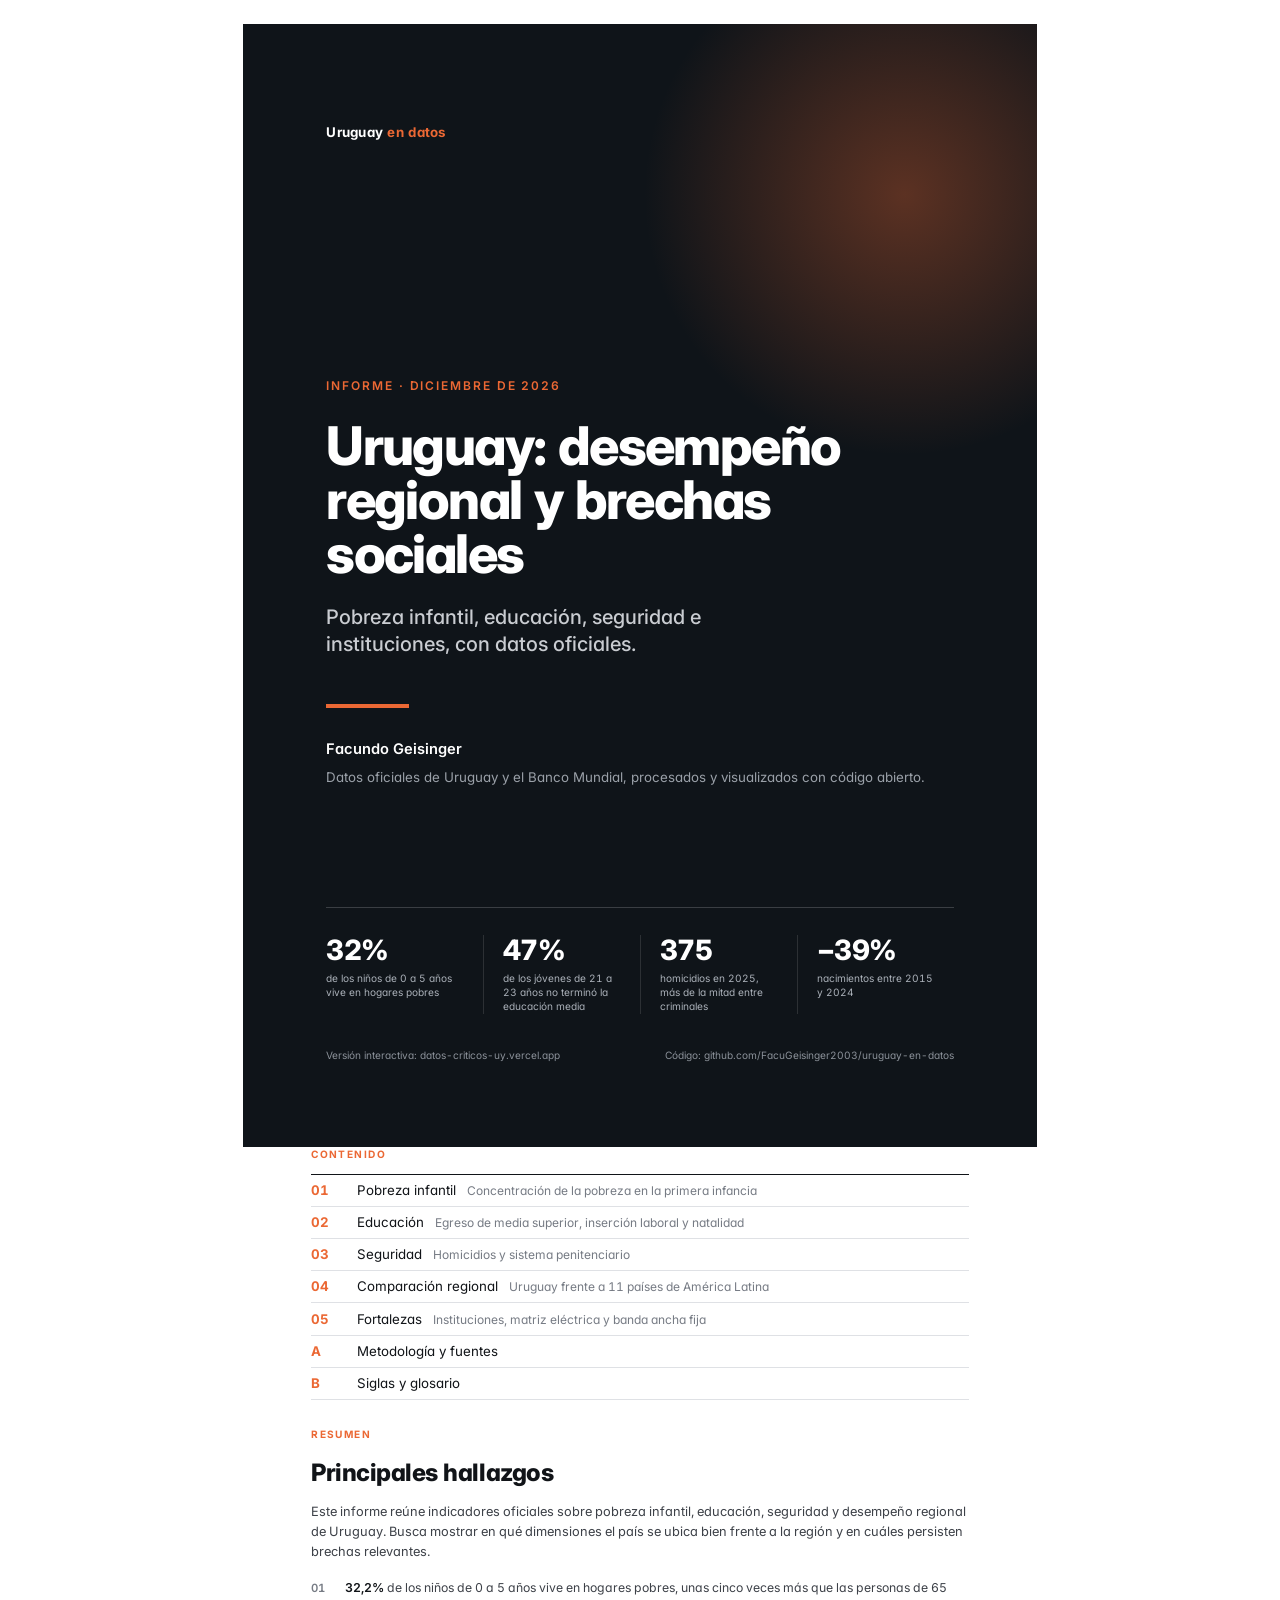
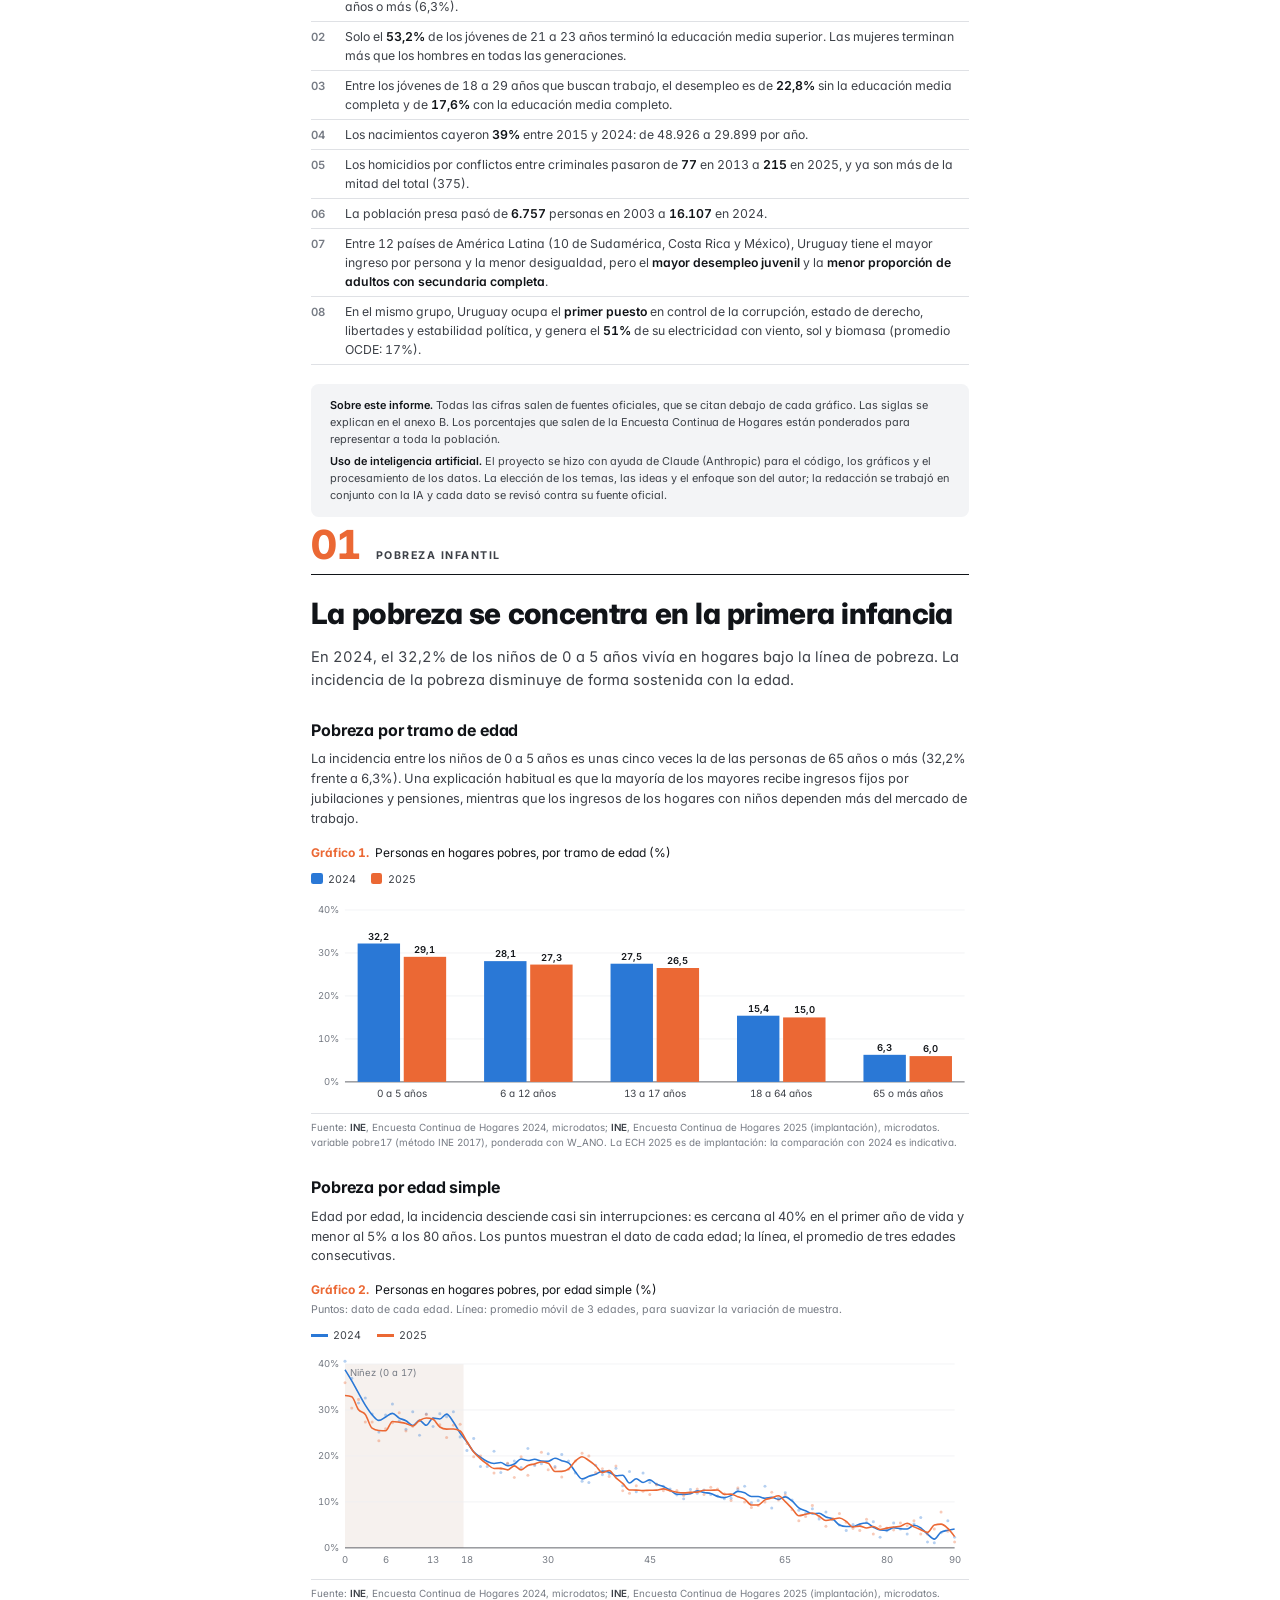
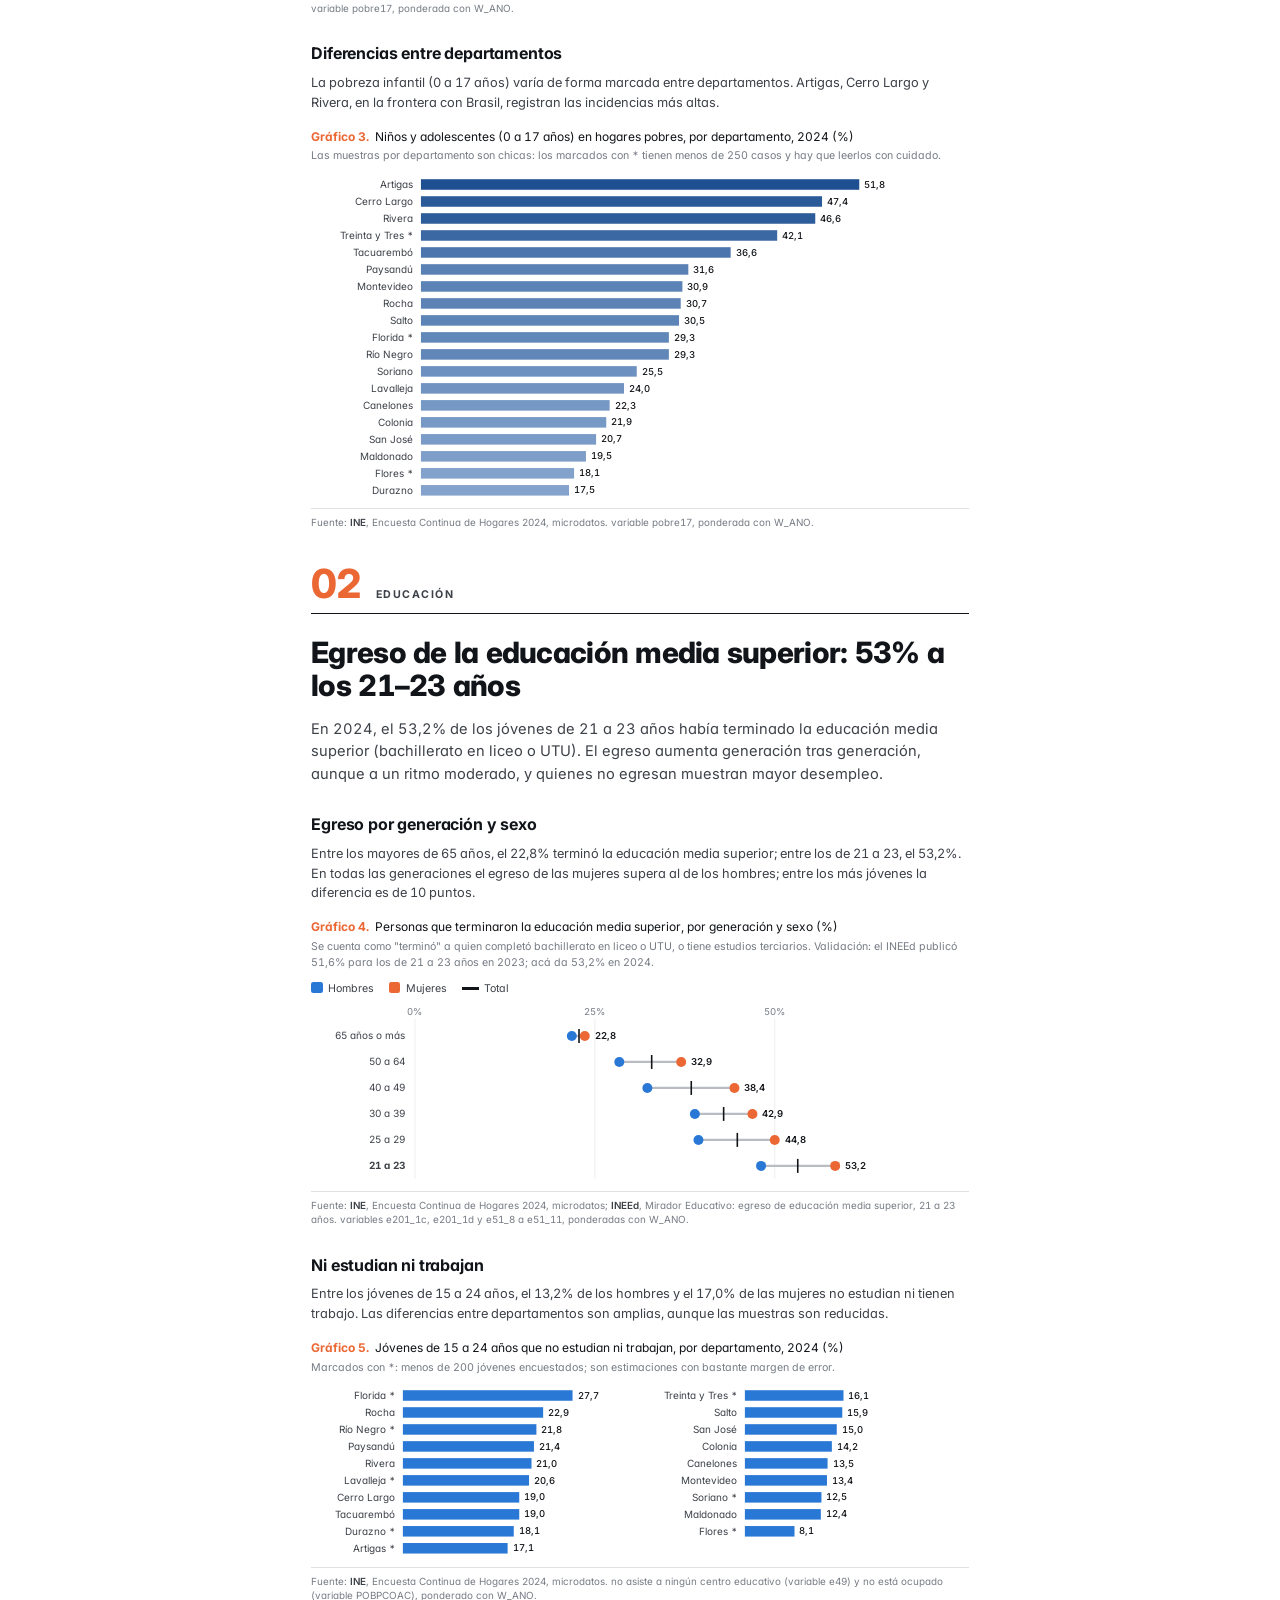
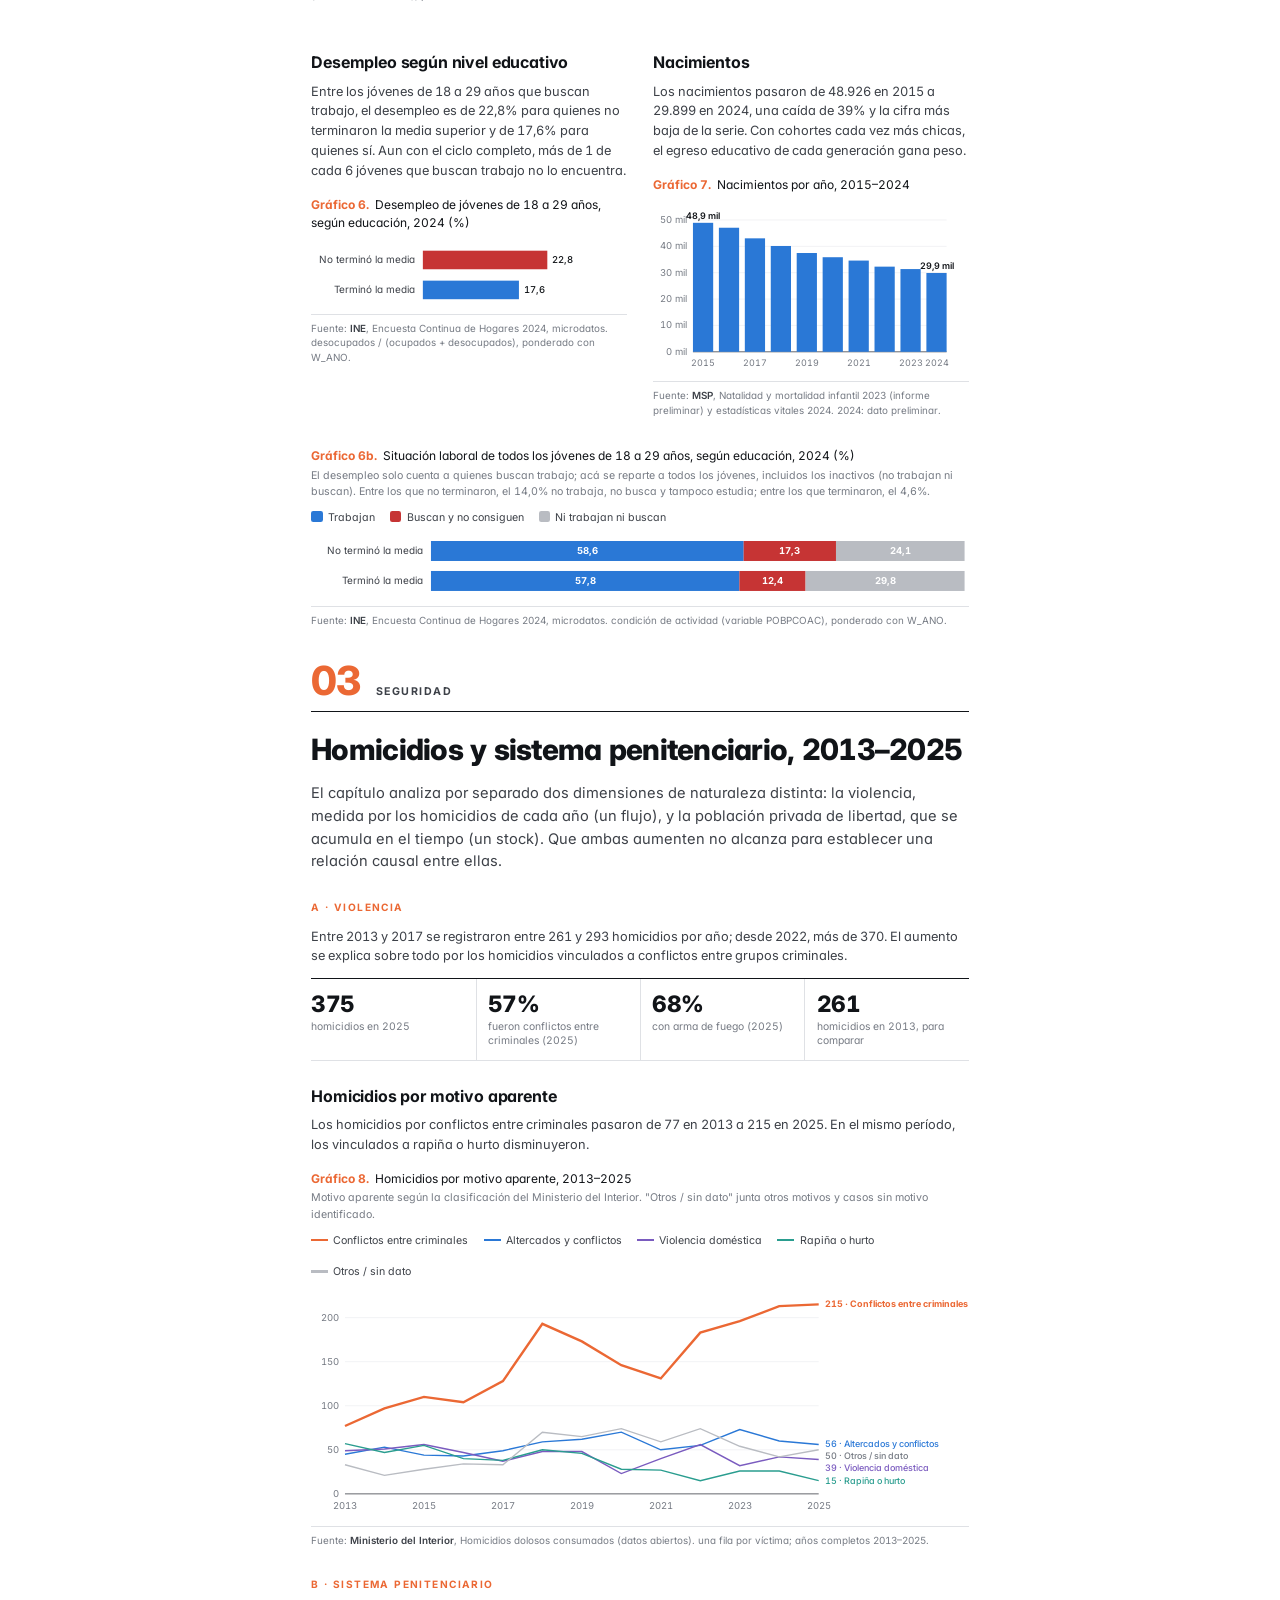
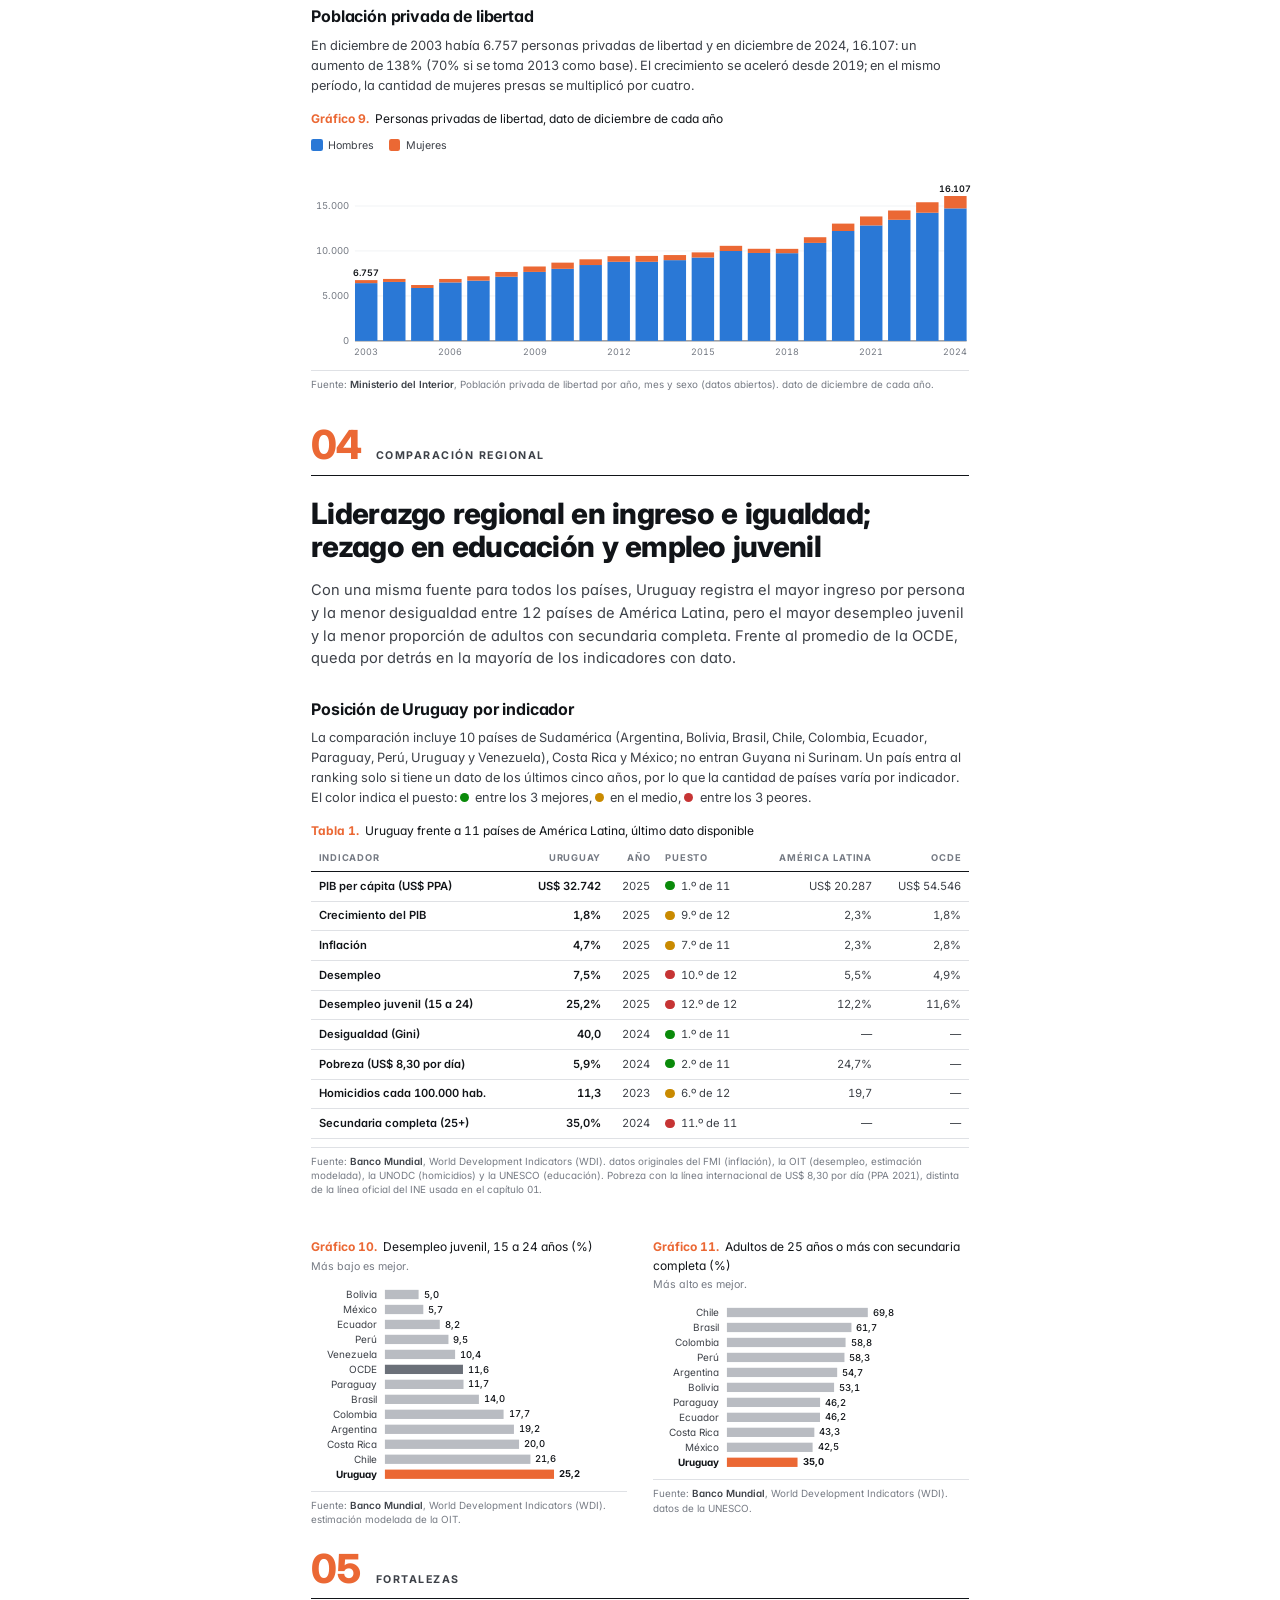
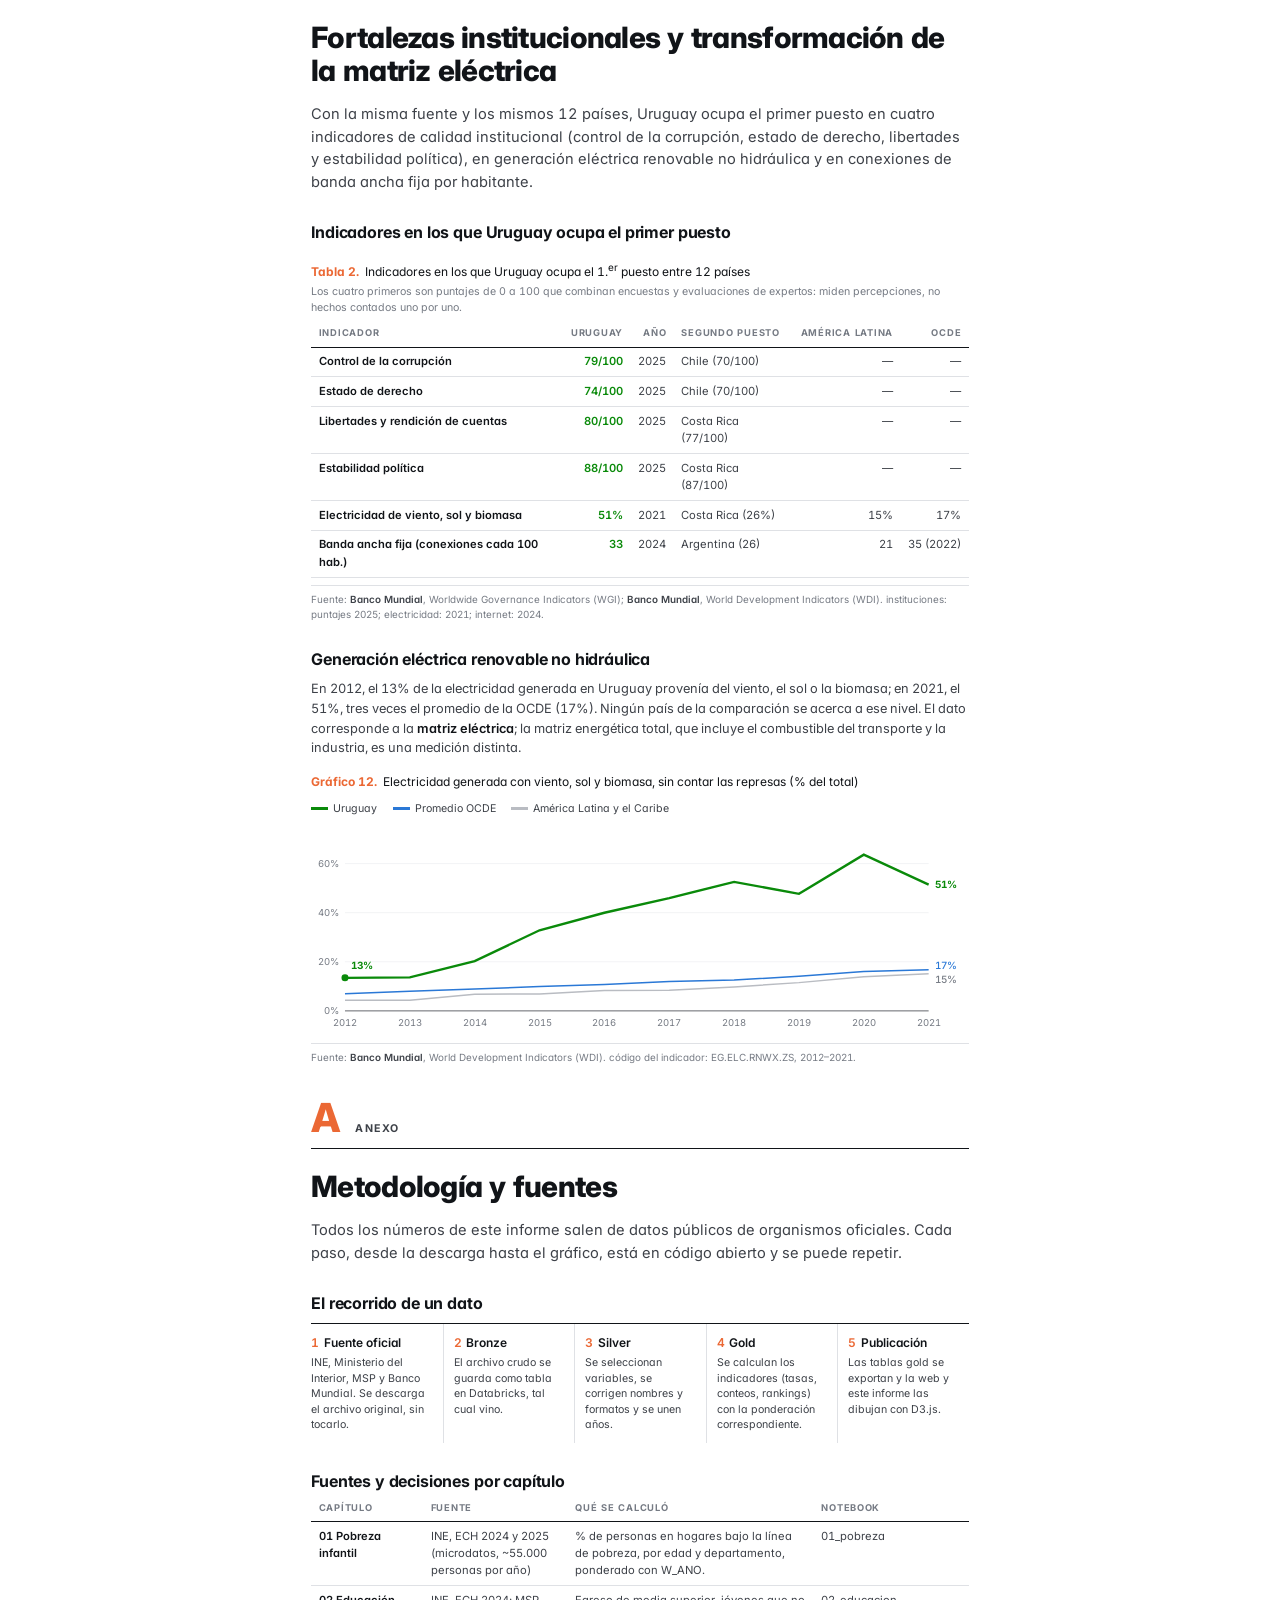
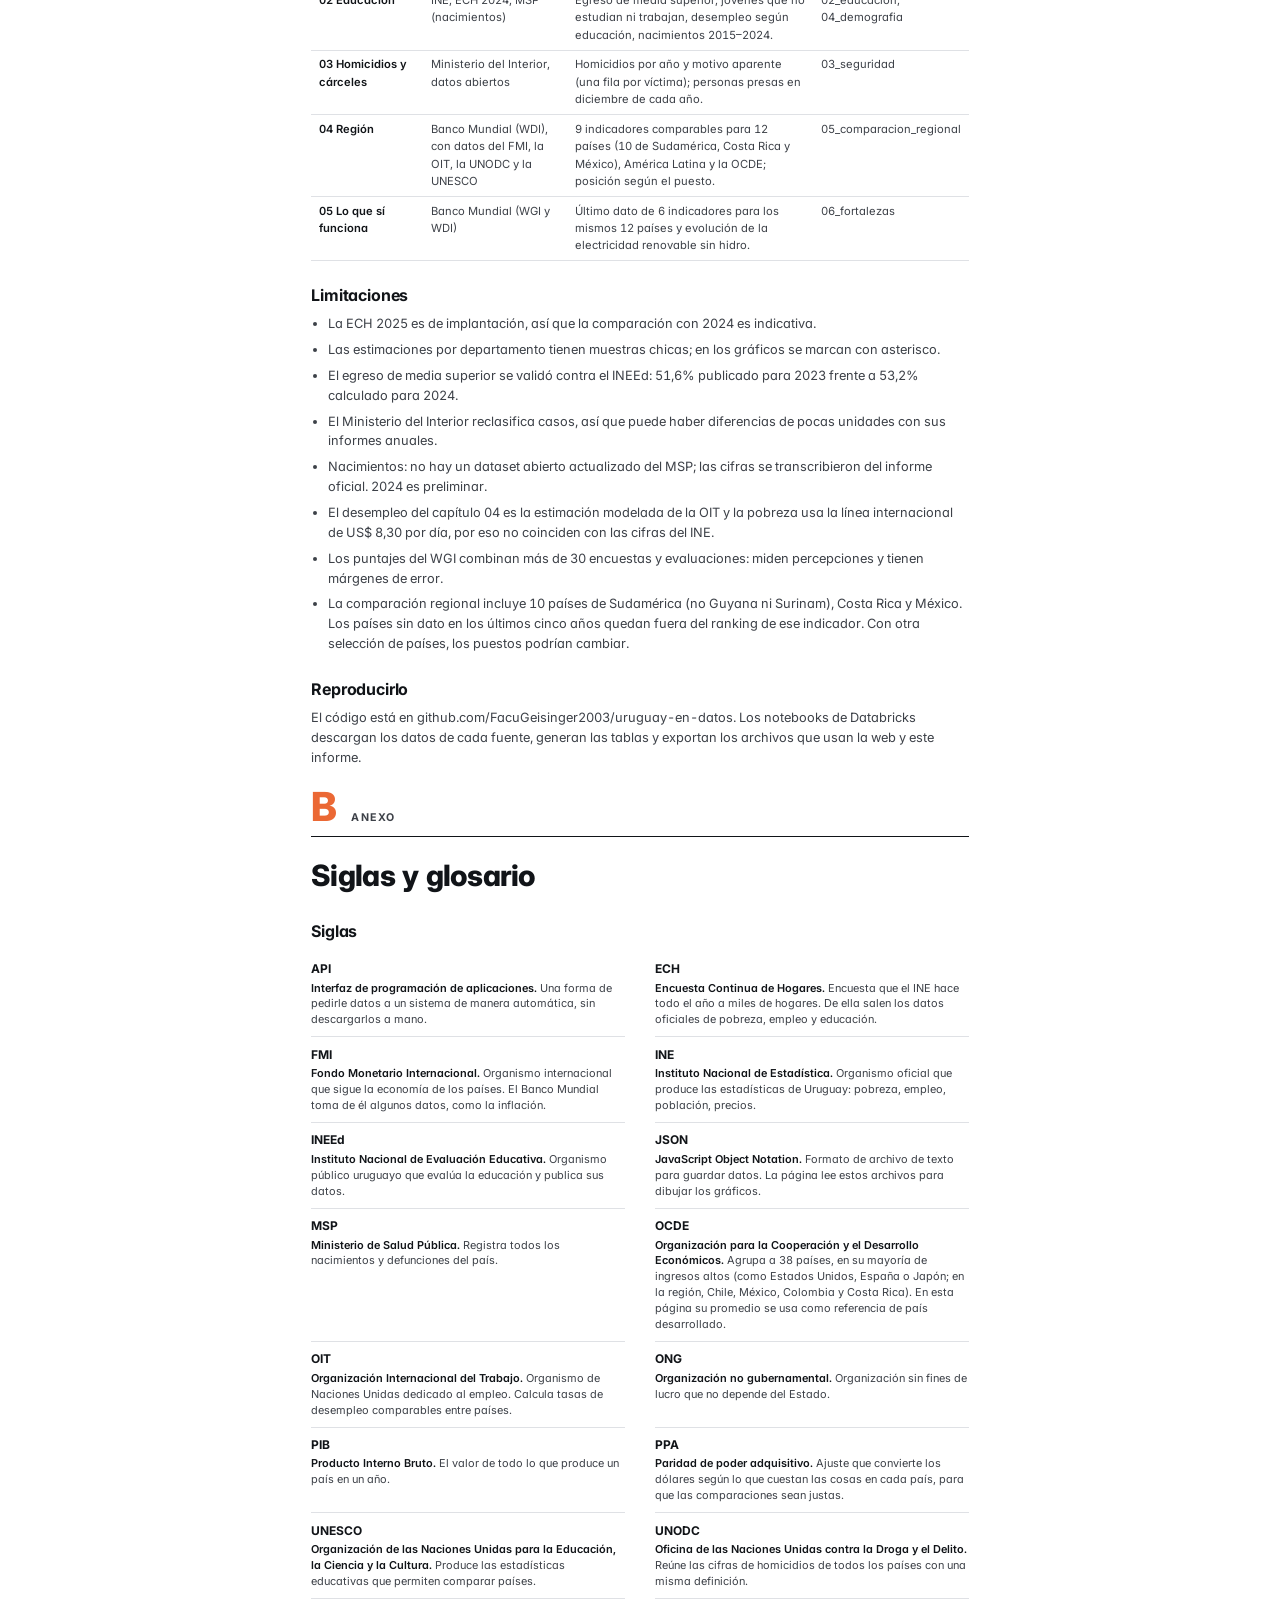
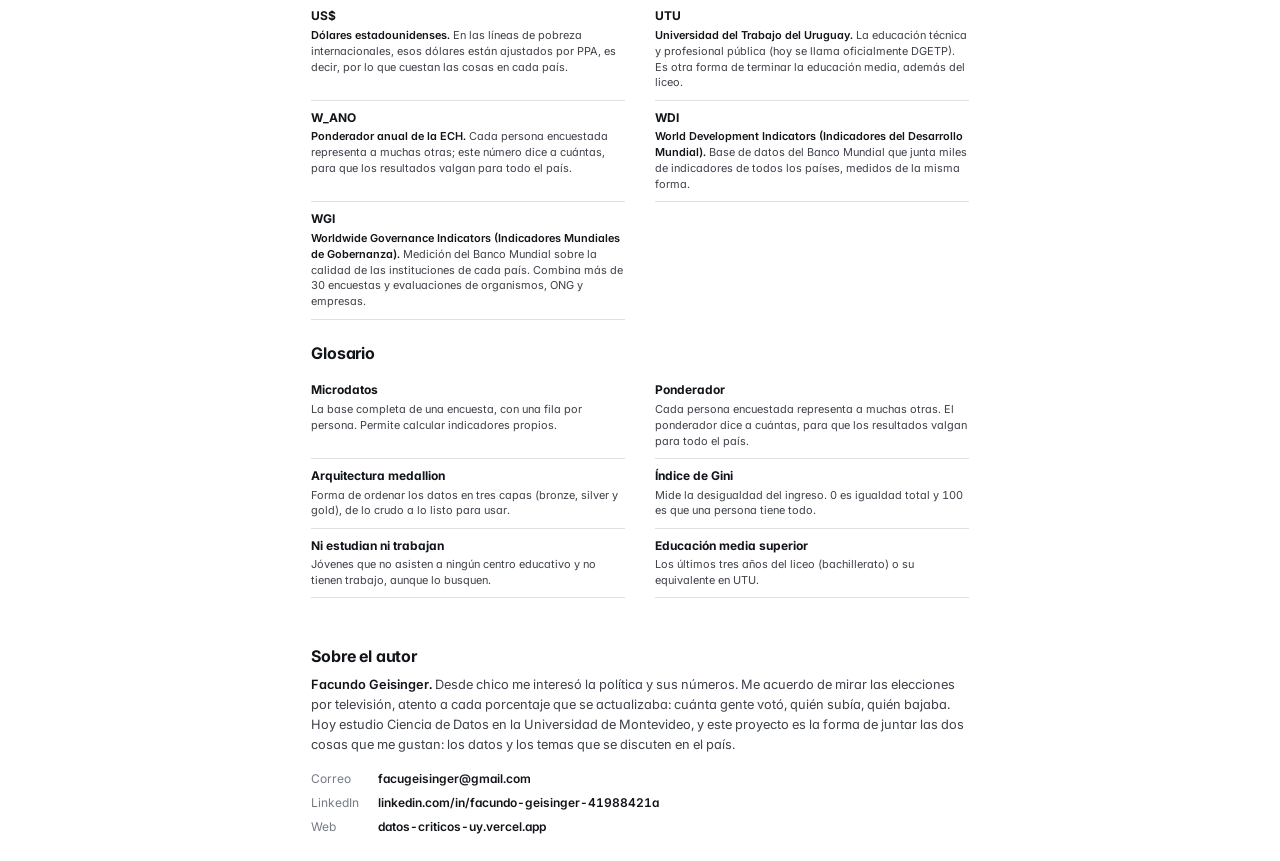
==== commit 51f9a148: "Add files via upload" ====
--- a/informe.html
+++ b/informe.html
@@ -139,7 +139,7 @@
     <li><span>02</span><span>Educación <em>Egreso de media superior, inserción laboral y natalidad</em></span></li>
     <li><span>03</span><span>Seguridad <em>Homicidios y sistema penitenciario</em></span></li>
     <li><span>04</span><span>Comparación regional <em>Uruguay frente a 11 países de América Latina</em></span></li>
-    <li><span>05</span><span>Fortalezas <em>Instituciones, matriz eléctrica y conectividad</em></span></li>
+    <li><span>05</span><span>Fortalezas <em>Instituciones, matriz eléctrica y banda ancha fija</em></span></li>
     <li><span>A</span><span>Metodología y fuentes</span></li>
     <li><span>B</span><span>Siglas y glosario</span></li>
   </ol>
@@ -150,11 +150,11 @@
   <ol class="findings">
     <li><p><b>32,2%</b> de los niños de 0 a 5 años vive en hogares pobres, unas cinco veces más que las personas de 65 años o más (6,3%).</p></li>
     <li><p>Solo el <b>53,2%</b> de los jóvenes de 21 a 23 años terminó la educación media superior. Las mujeres terminan más que los hombres en todas las generaciones.</p></li>
-    <li><p>Entre los jóvenes de 18 a 29 años que buscan trabajo, el desempleo es de <b>22,8%</b> sin el liceo completo y de <b>17,6%</b> con el liceo completo.</p></li>
+    <li><p>Entre los jóvenes de 18 a 29 años que buscan trabajo, el desempleo es de <b>22,8%</b> sin la educación media completa y de <b>17,6%</b> con la educación media completo.</p></li>
     <li><p>Los nacimientos cayeron <b>39%</b> entre 2015 y 2024: de 48.926 a 29.899 por año.</p></li>
     <li><p>Los homicidios por conflictos entre criminales pasaron de <b>77</b> en 2013 a <b>215</b> en 2025, y ya son más de la mitad del total (375).</p></li>
     <li><p>La población presa pasó de <b>6.757</b> personas en 2003 a <b>16.107</b> en 2024.</p></li>
-    <li><p>Entre 12 países de América Latina (Sudamérica, Costa Rica y México), Uruguay tiene el mayor ingreso por persona y la menor desigualdad, pero el <b>mayor desempleo juvenil</b> y la <b>menor proporción de adultos con secundaria completa</b>.</p></li>
+    <li><p>Entre 12 países de América Latina (10 de Sudamérica, Costa Rica y México), Uruguay tiene el mayor ingreso por persona y la menor desigualdad, pero el <b>mayor desempleo juvenil</b> y la <b>menor proporción de adultos con secundaria completa</b>.</p></li>
     <li><p>En el mismo grupo, Uruguay ocupa el <b>primer puesto</b> en control de la corrupción, estado de derecho, libertades y estabilidad política, y genera el <b>51%</b> de su electricidad con viento, sol y biomasa (promedio OCDE: 17%).</p></li>
   </ol>
   <div class="note-box">
@@ -232,7 +232,7 @@
   </div>
   <div>
     <h3>Nacimientos</h3>
-    <p>Los nacimientos pasaron de 48.926 en 2015 a 29.899 en 2024, una caída de 39% y la cifra más baja desde fines del siglo XIX. Con cohortes cada vez más chicas, el egreso educativo de cada generación gana peso.</p>
+    <p>Los nacimientos pasaron de 48.926 en 2015 a 29.899 en 2024, una caída de 39% y la cifra más baja de la serie. Con cohortes cada vez más chicas, el egreso educativo de cada generación gana peso.</p>
     <figure>
       <figcaption class="top"><b>Gráfico 7.</b>Nacimientos por año, 2015–2024</figcaption>
       <div class="chart" id="g-nac"></div>
@@ -242,7 +242,7 @@
 </div>
 
 <figure id="fig-actividad" hidden>
-  <figcaption class="top"><b>Gráfico 6b.</b>Situación laboral de todos los jóvenes de 18 a 29 años, según educación, 2024 (%)<em>El desempleo solo cuenta a quienes buscan trabajo; acá se reparte a todos los jóvenes, incluidos los inactivos (no trabajan ni buscan).</em></figcaption>
+  <figcaption class="top"><b>Gráfico 6b.</b>Situación laboral de todos los jóvenes de 18 a 29 años, según educación, 2024 (%)<em>El desempleo solo cuenta a quienes buscan trabajo; acá se reparte a todos los jóvenes, incluidos los inactivos (no trabajan ni buscan). Entre los que no terminaron, el 14,0% no trabaja, no busca y tampoco estudia; entre los que terminaron, el 4,6%.</em></figcaption>
   <ul class="legend" id="lg-act"></ul>
   <div class="chart" id="g-act"></div>
   <div class="src" data-fuente="ech2024" data-det="condición de actividad (variable POBPCOAC), ponderado con W_ANO."></div>
@@ -269,7 +269,7 @@
 
 <div class="label" style="margin-top:8mm">B · Sistema penitenciario</div>
 <h3 style="margin-top:2mm">Población privada de libertad</h3>
-<p>En diciembre de 2003 había 6.757 personas privadas de libertad y en diciembre de 2024, 16.107 (70% más que en 2013). El crecimiento se aceleró desde 2019; en el mismo período, la cantidad de mujeres presas se multiplicó por cuatro.</p>
+<p>En diciembre de 2003 había 6.757 personas privadas de libertad y en diciembre de 2024, 16.107: un aumento de 138% (70% si se toma 2013 como base). El crecimiento se aceleró desde 2019; en el mismo período, la cantidad de mujeres presas se multiplicó por cuatro.</p>
 <figure>
   <figcaption class="top"><b>Gráfico 9.</b>Personas privadas de libertad, dato de diciembre de cada año</figcaption>
   <ul class="legend" id="lg-ppl"></ul>
@@ -285,7 +285,7 @@
 </header>
 
 <h3>Posición de Uruguay por indicador</h3>
-<p>La comparación incluye a toda Sudamérica (Argentina, Bolivia, Brasil, Chile, Colombia, Ecuador, Paraguay, Perú, Uruguay y Venezuela), Costa Rica y México. Un país entra al ranking solo si tiene un dato de los últimos cinco años, por lo que la cantidad de países varía por indicador. El color indica el puesto: <span class="dot" style="background:var(--good)"></span>entre los 3 mejores, <span class="dot" style="background:var(--warn)"></span>en el medio, <span class="dot" style="background:var(--bad)"></span>entre los 3 peores.</p>
+<p>La comparación incluye 10 países de Sudamérica (Argentina, Bolivia, Brasil, Chile, Colombia, Ecuador, Paraguay, Perú, Uruguay y Venezuela), Costa Rica y México; no entran Guyana ni Surinam. Un país entra al ranking solo si tiene un dato de los últimos cinco años, por lo que la cantidad de países varía por indicador. El color indica el puesto: <span class="dot" style="background:var(--good)"></span>entre los 3 mejores, <span class="dot" style="background:var(--warn)"></span>en el medio, <span class="dot" style="background:var(--bad)"></span>entre los 3 peores.</p>
 <figure>
   <figcaption class="top"><b>Tabla 1.</b>Uruguay frente a 11 países de América Latina, último dato disponible</figcaption>
   <table class="t" id="t-sema"></table>
@@ -309,7 +309,7 @@
 <header class="ch-head">
   <div class="ch-num"><b>05</b><span>Fortalezas</span></div>
   <h2>Fortalezas institucionales y transformación de la matriz eléctrica</h2>
-  <p class="lede">Con la misma fuente y los mismos 12 países, Uruguay ocupa el primer puesto en cuatro indicadores de calidad institucional (control de la corrupción, estado de derecho, libertades y estabilidad política), en generación eléctrica renovable no hidráulica y en conectividad fija. Son capacidades relevantes para abordar las brechas descritas en los capítulos anteriores.</p>
+  <p class="lede">Con la misma fuente y los mismos 12 países, Uruguay ocupa el primer puesto en cuatro indicadores de calidad institucional (control de la corrupción, estado de derecho, libertades y estabilidad política), en generación eléctrica renovable no hidráulica y en conexiones de banda ancha fija por habitante.</p>
 </header>
 
 <h3>Indicadores en los que Uruguay ocupa el primer puesto</h3>
@@ -327,9 +327,6 @@
   <div class="chart" id="g-ren"></div>
   <div class="src" data-fuente="bm_wdi" data-det="código del indicador: EG.ELC.RNWX.ZS, 2012–2021."></div>
 </figure>
-<h3>Conclusión</h3>
-<p class="pull">Uruguay combina instituciones sólidas y una transformación eléctrica sostenida con brechas persistentes en pobreza infantil, egreso educativo, empleo juvenil y seguridad. La experiencia de la matriz eléctrica muestra que un objetivo sostenido en el tiempo puede producir cambios grandes en menos de una década.</p>
-
 <!-- ============ ANEXO A ============ -->
 <header class="ch-head">
   <div class="ch-num"><b>A</b><span>Anexo</span></div>
@@ -351,7 +348,7 @@
     <tr><td>01 Pobreza infantil</td><td>INE, ECH 2024 y 2025 (microdatos, ~55.000 personas por año)</td><td>% de personas en hogares bajo la línea de pobreza, por edad y departamento, ponderado con W_ANO.</td><td>01_pobreza</td></tr>
     <tr><td>02 Educación</td><td>INE, ECH 2024; MSP (nacimientos)</td><td>Egreso de media superior, jóvenes que no estudian ni trabajan, desempleo según educación, nacimientos 2015–2024.</td><td>02_educacion, 04_demografia</td></tr>
     <tr><td>03 Homicidios y cárceles</td><td>Ministerio del Interior, datos abiertos</td><td>Homicidios por año y motivo aparente (una fila por víctima); personas presas en diciembre de cada año.</td><td>03_seguridad</td></tr>
-    <tr><td>04 Región</td><td>Banco Mundial (WDI), con datos del FMI, la OIT, la UNODC y la UNESCO</td><td>9 indicadores comparables para 12 países (Sudamérica, Costa Rica y México), América Latina y la OCDE; posición según el puesto.</td><td>05_comparacion_regional</td></tr>
+    <tr><td>04 Región</td><td>Banco Mundial (WDI), con datos del FMI, la OIT, la UNODC y la UNESCO</td><td>9 indicadores comparables para 12 países (10 de Sudamérica, Costa Rica y México), América Latina y la OCDE; posición según el puesto.</td><td>05_comparacion_regional</td></tr>
     <tr><td>05 Lo que sí funciona</td><td>Banco Mundial (WGI y WDI)</td><td>Último dato de 6 indicadores para los mismos 12 países y evolución de la electricidad renovable sin hidro.</td><td>06_fortalezas</td></tr>
   </tbody>
 </table>
@@ -364,7 +361,7 @@
   <li>Nacimientos: no hay un dataset abierto actualizado del MSP; las cifras se transcribieron del informe oficial. 2024 es preliminar.</li>
   <li>El desempleo del capítulo 04 es la estimación modelada de la OIT y la pobreza usa la línea internacional de US$ 8,30 por día, por eso no coinciden con las cifras del INE.</li>
   <li>Los puntajes del WGI combinan más de 30 encuestas y evaluaciones: miden percepciones y tienen márgenes de error.</li>
-  <li>La comparación regional incluye toda Sudamérica, Costa Rica y México. Los países sin dato en los últimos cinco años quedan fuera del ranking de ese indicador. Con otra selección de países, los puestos podrían cambiar.</li>
+  <li>La comparación regional incluye 10 países de Sudamérica (no Guyana ni Surinam), Costa Rica y México. Los países sin dato en los últimos cinco años quedan fuera del ranking de ese indicador. Con otra selección de países, los puestos podrían cambiar.</li>
 </ul>
 <h3>Reproducirlo</h3>
 <p>El código está en github.com/FacuGeisinger2003/uruguay-en-datos. Los notebooks de Databricks descargan los datos de cada fuente, generan las tablas y exportan los archivos que usan la web y este informe.</p>
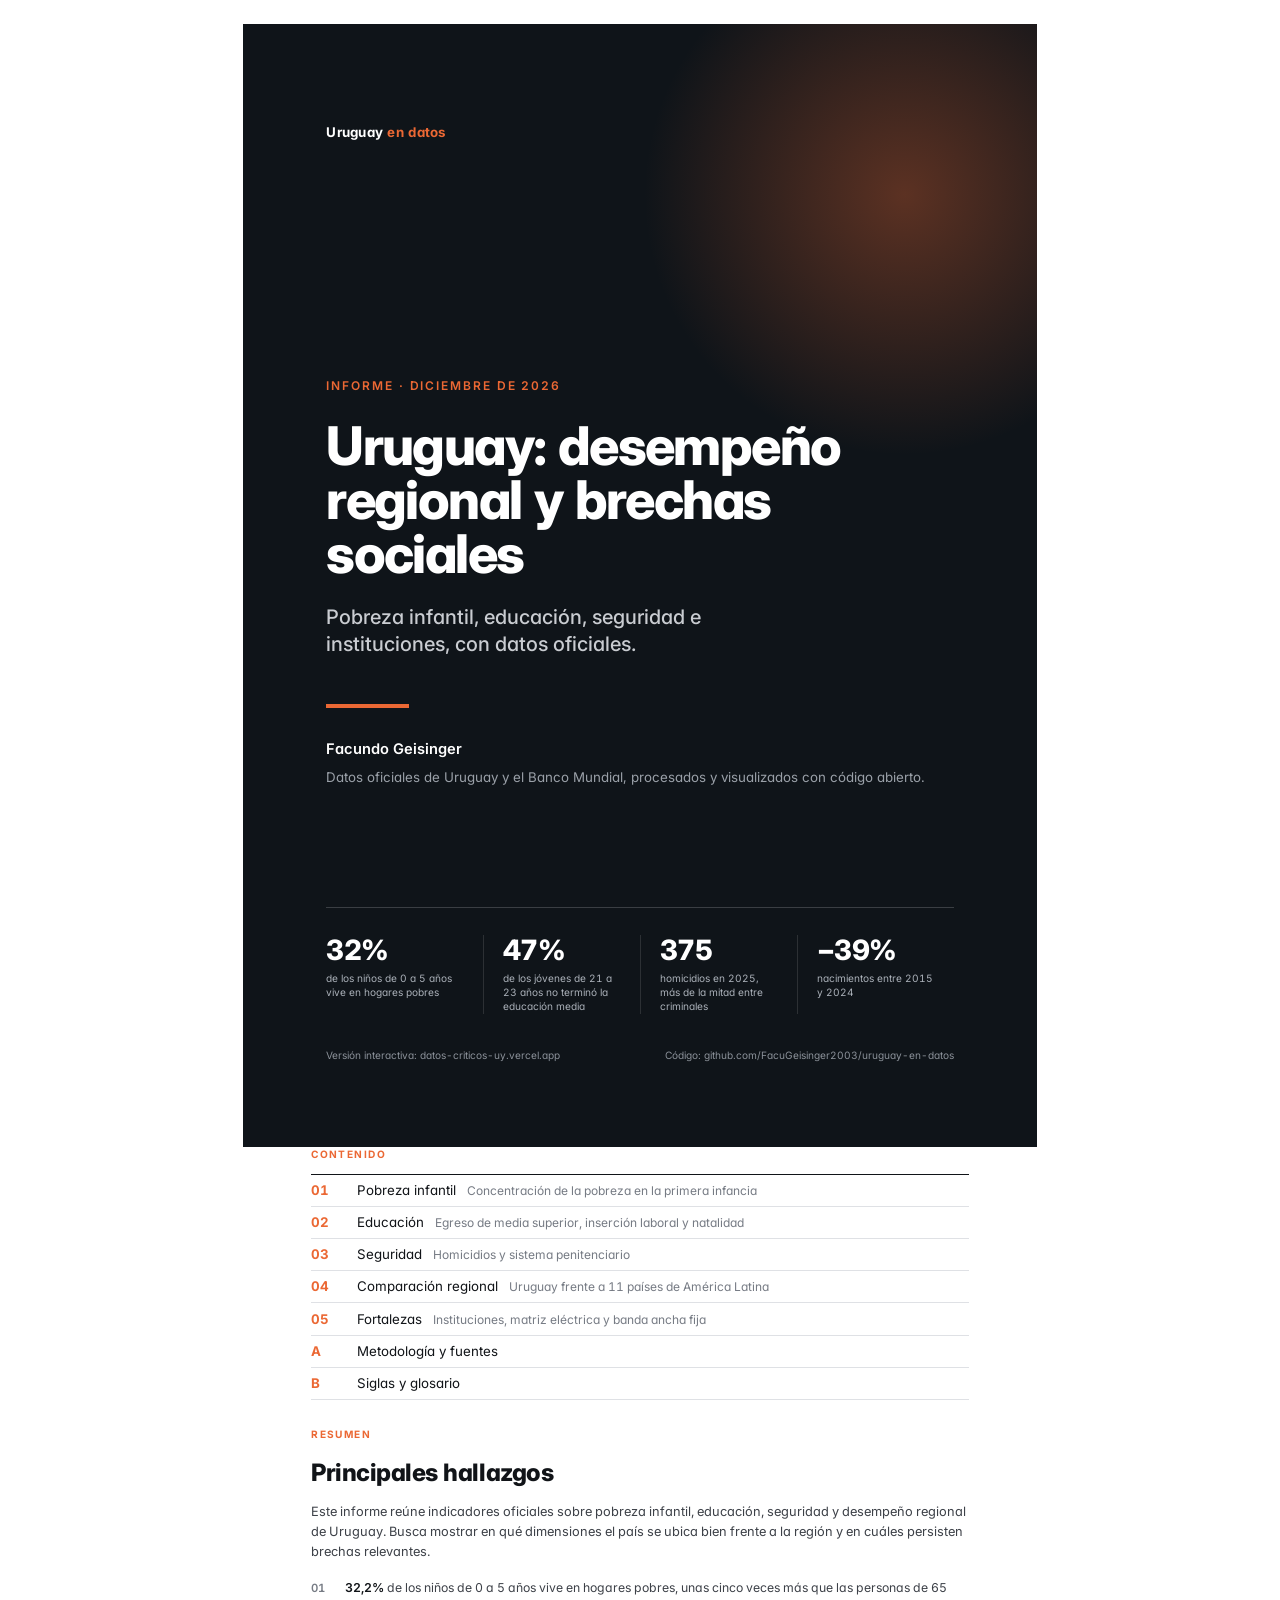
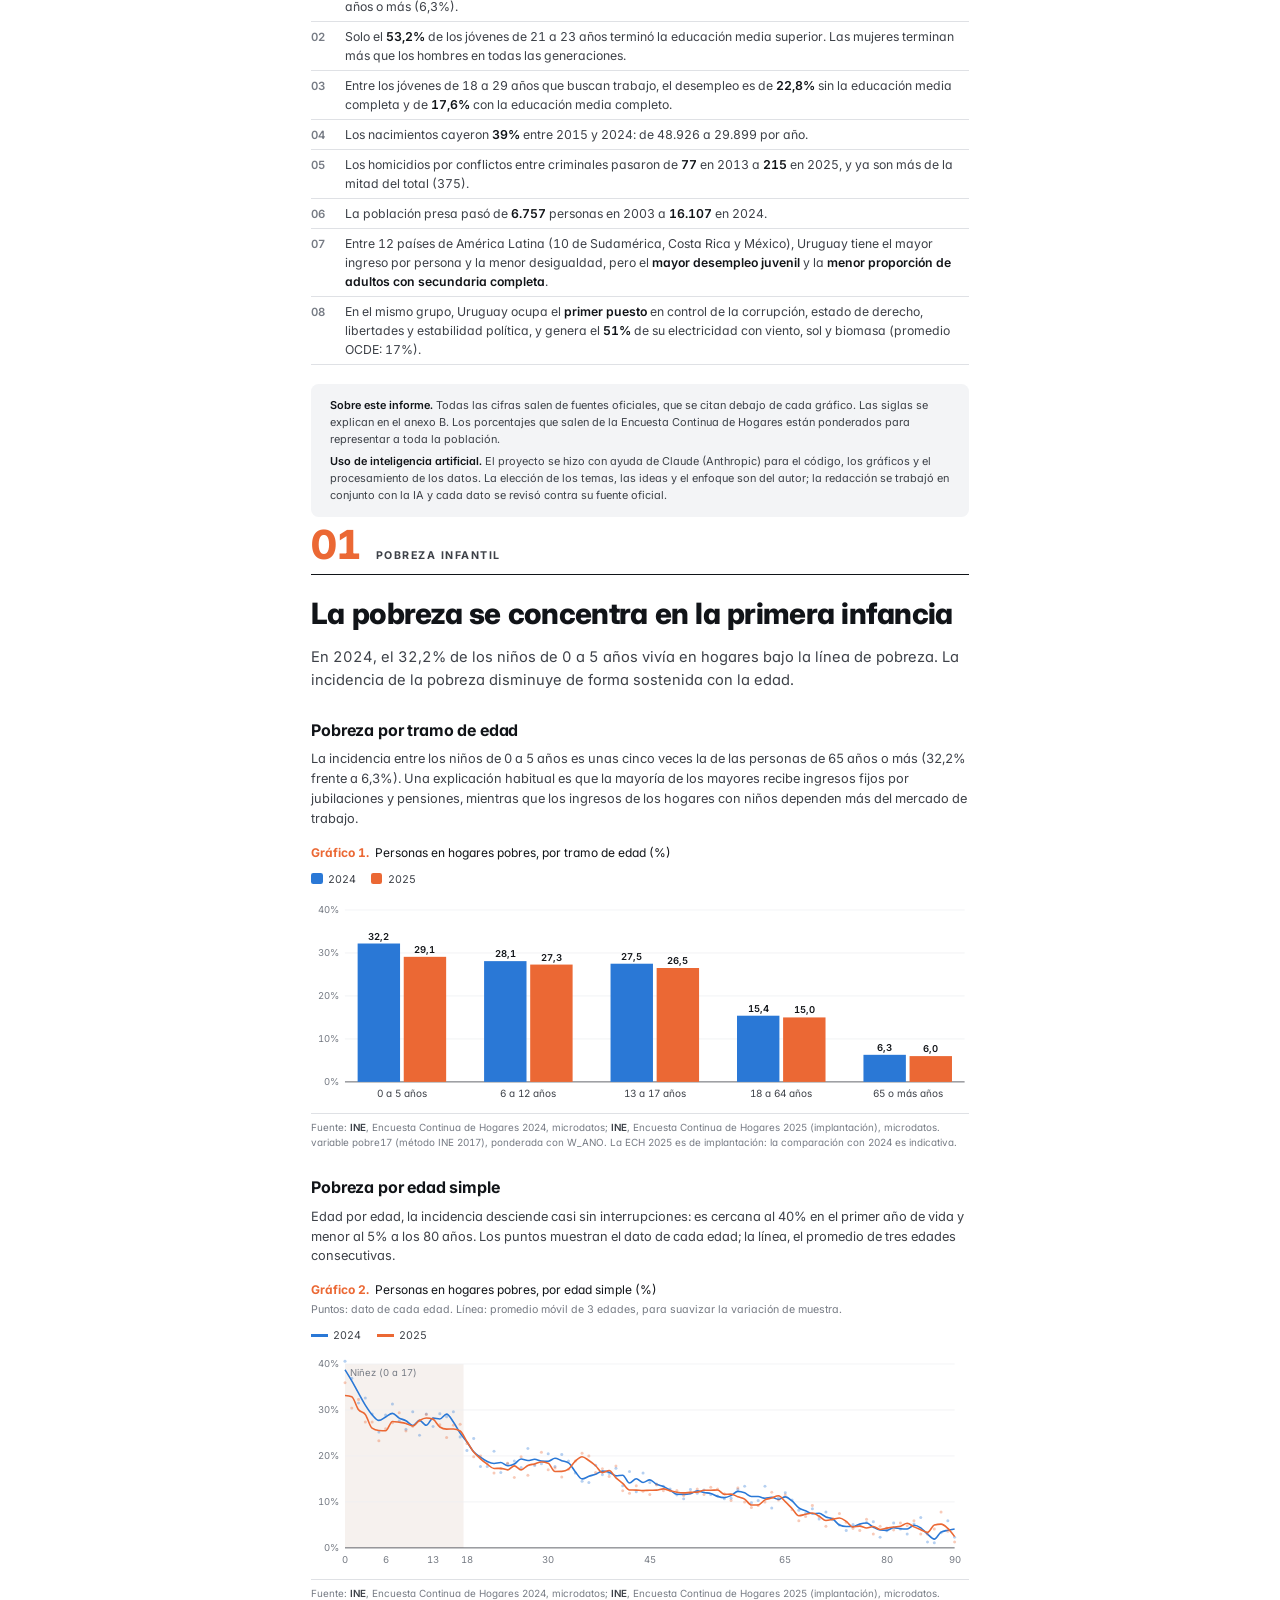
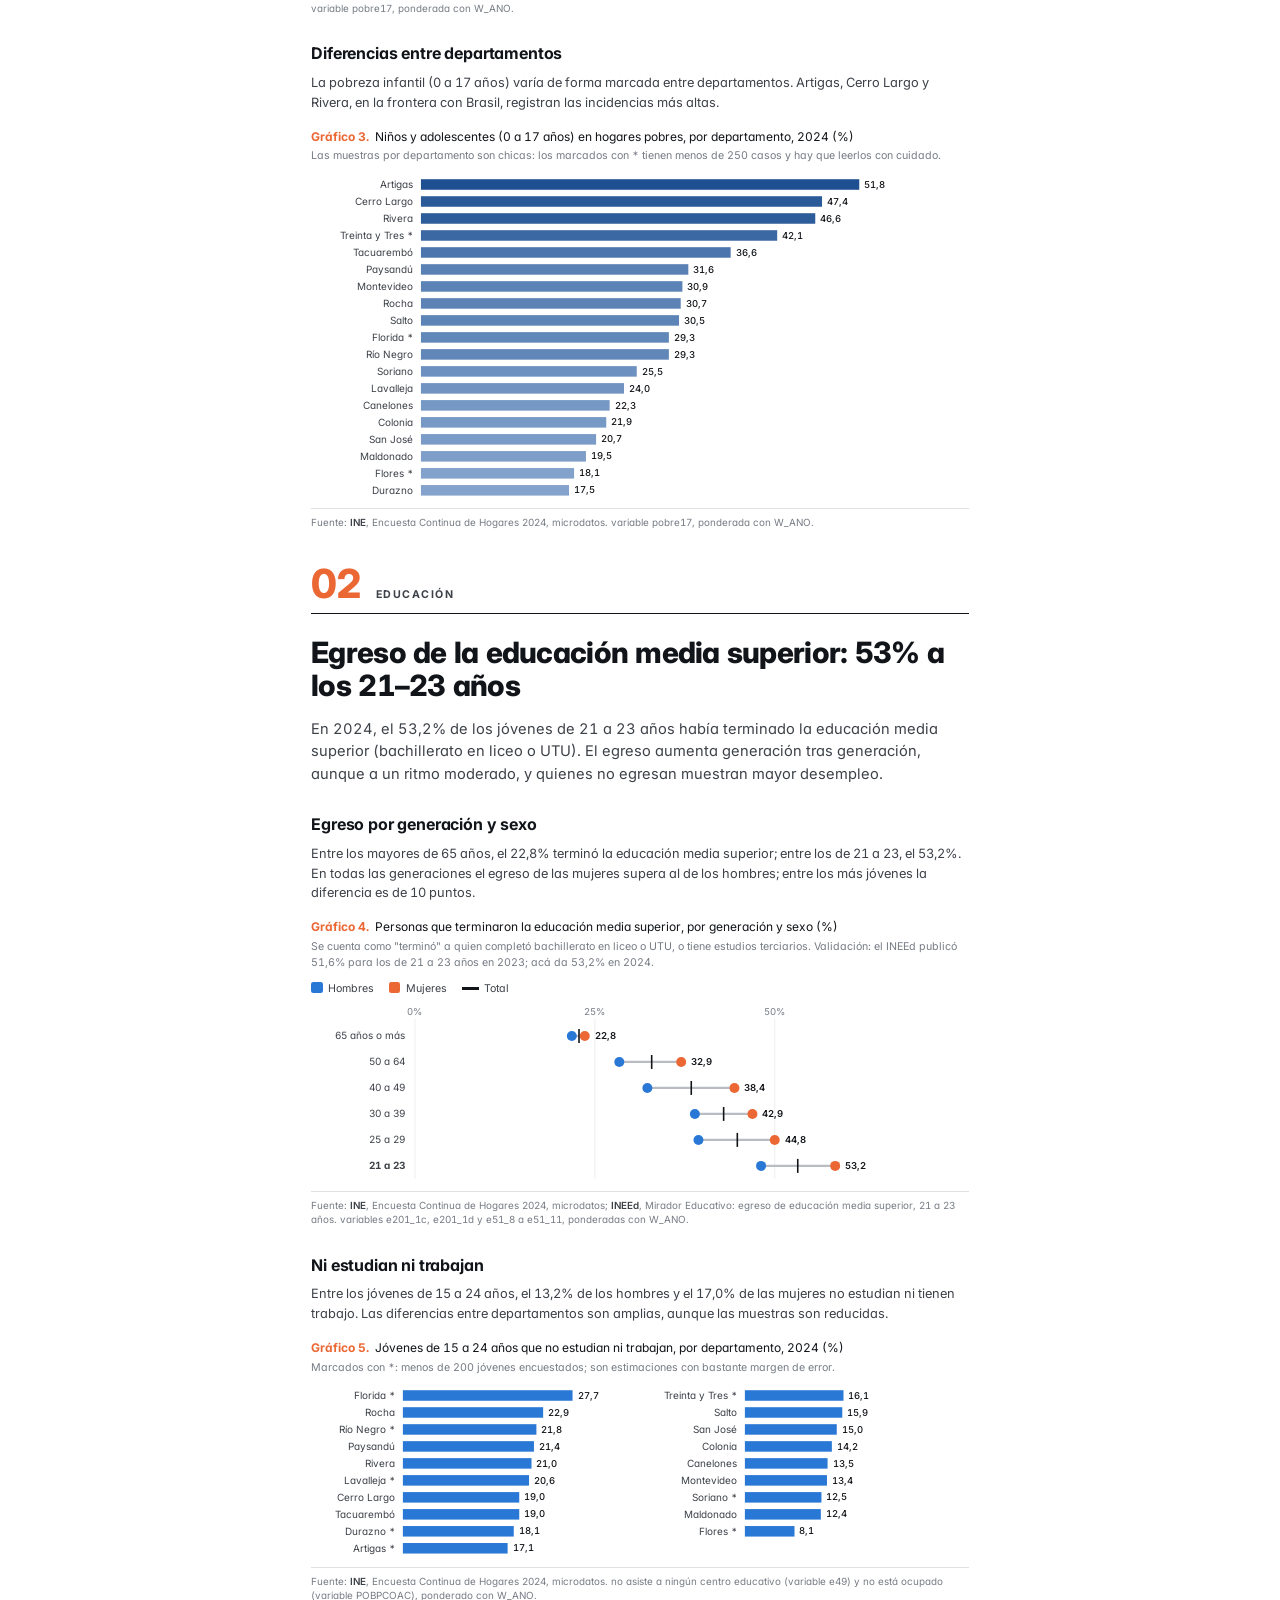
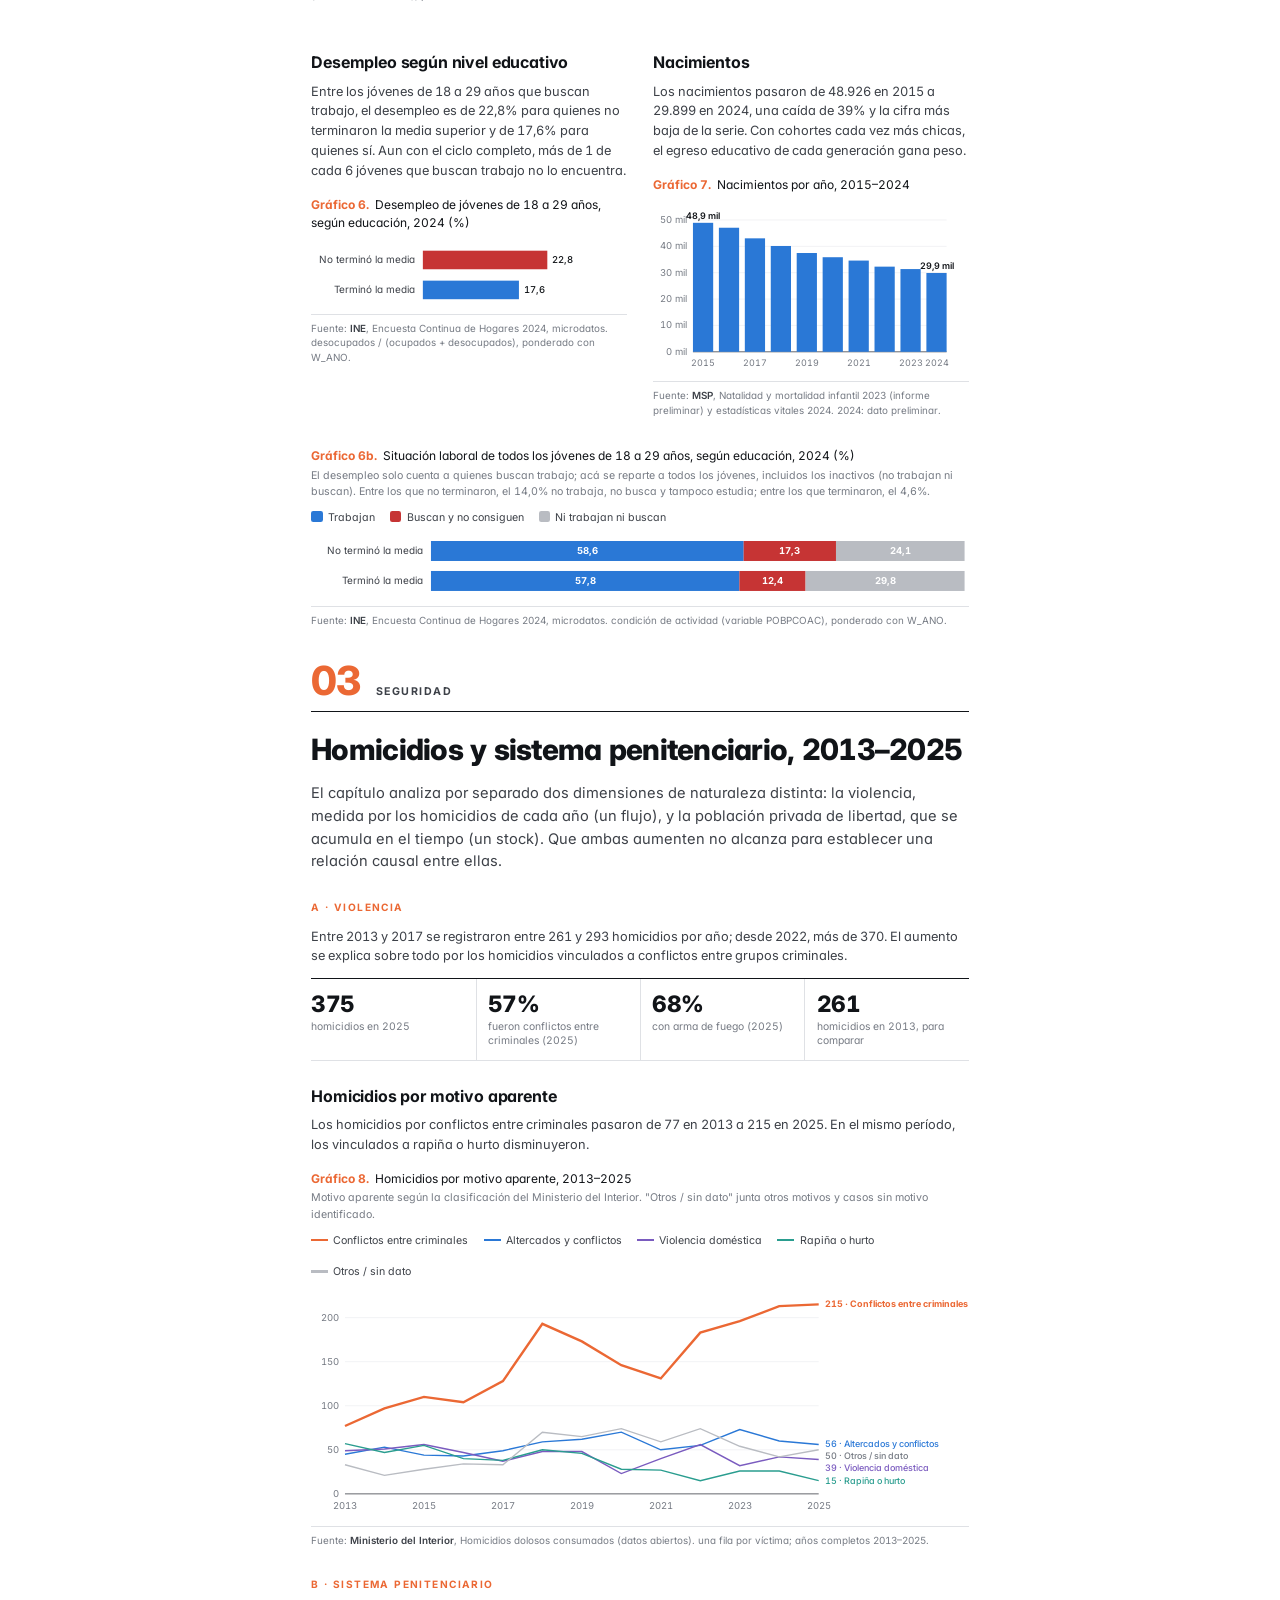
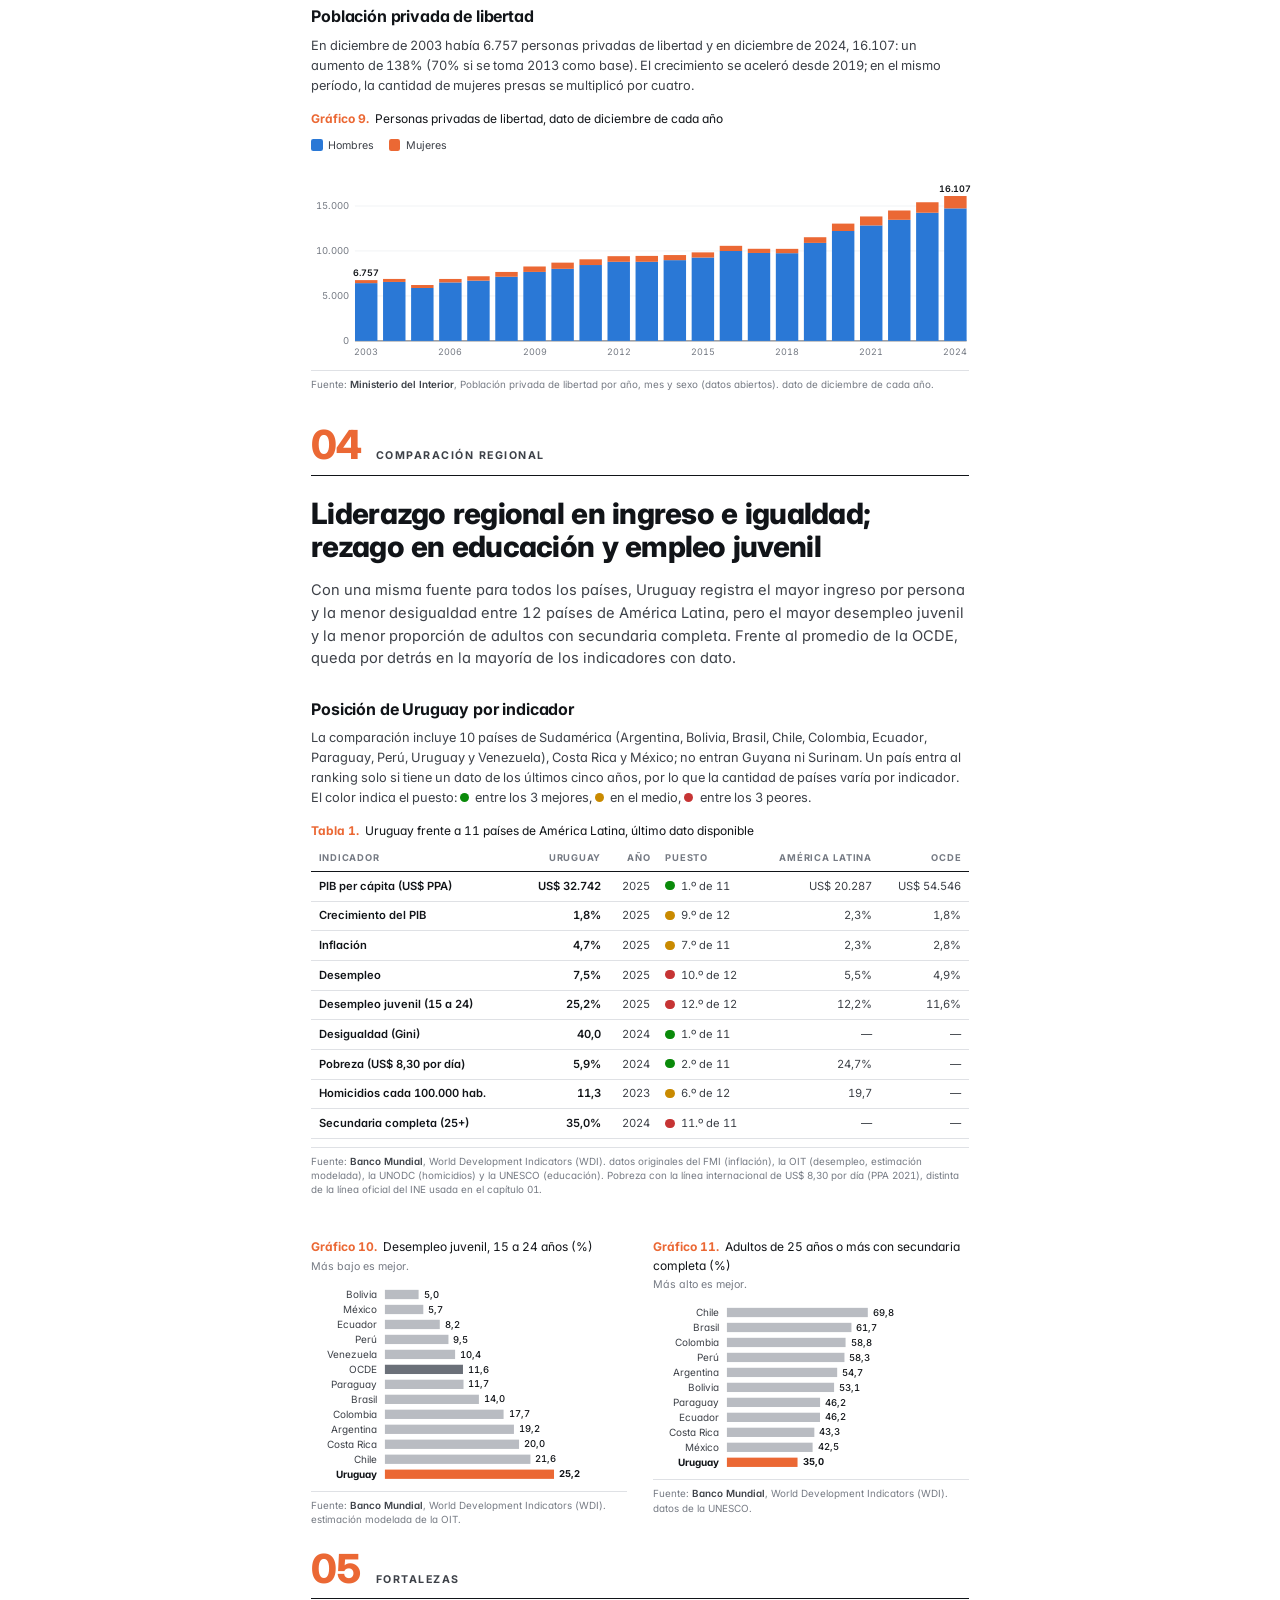
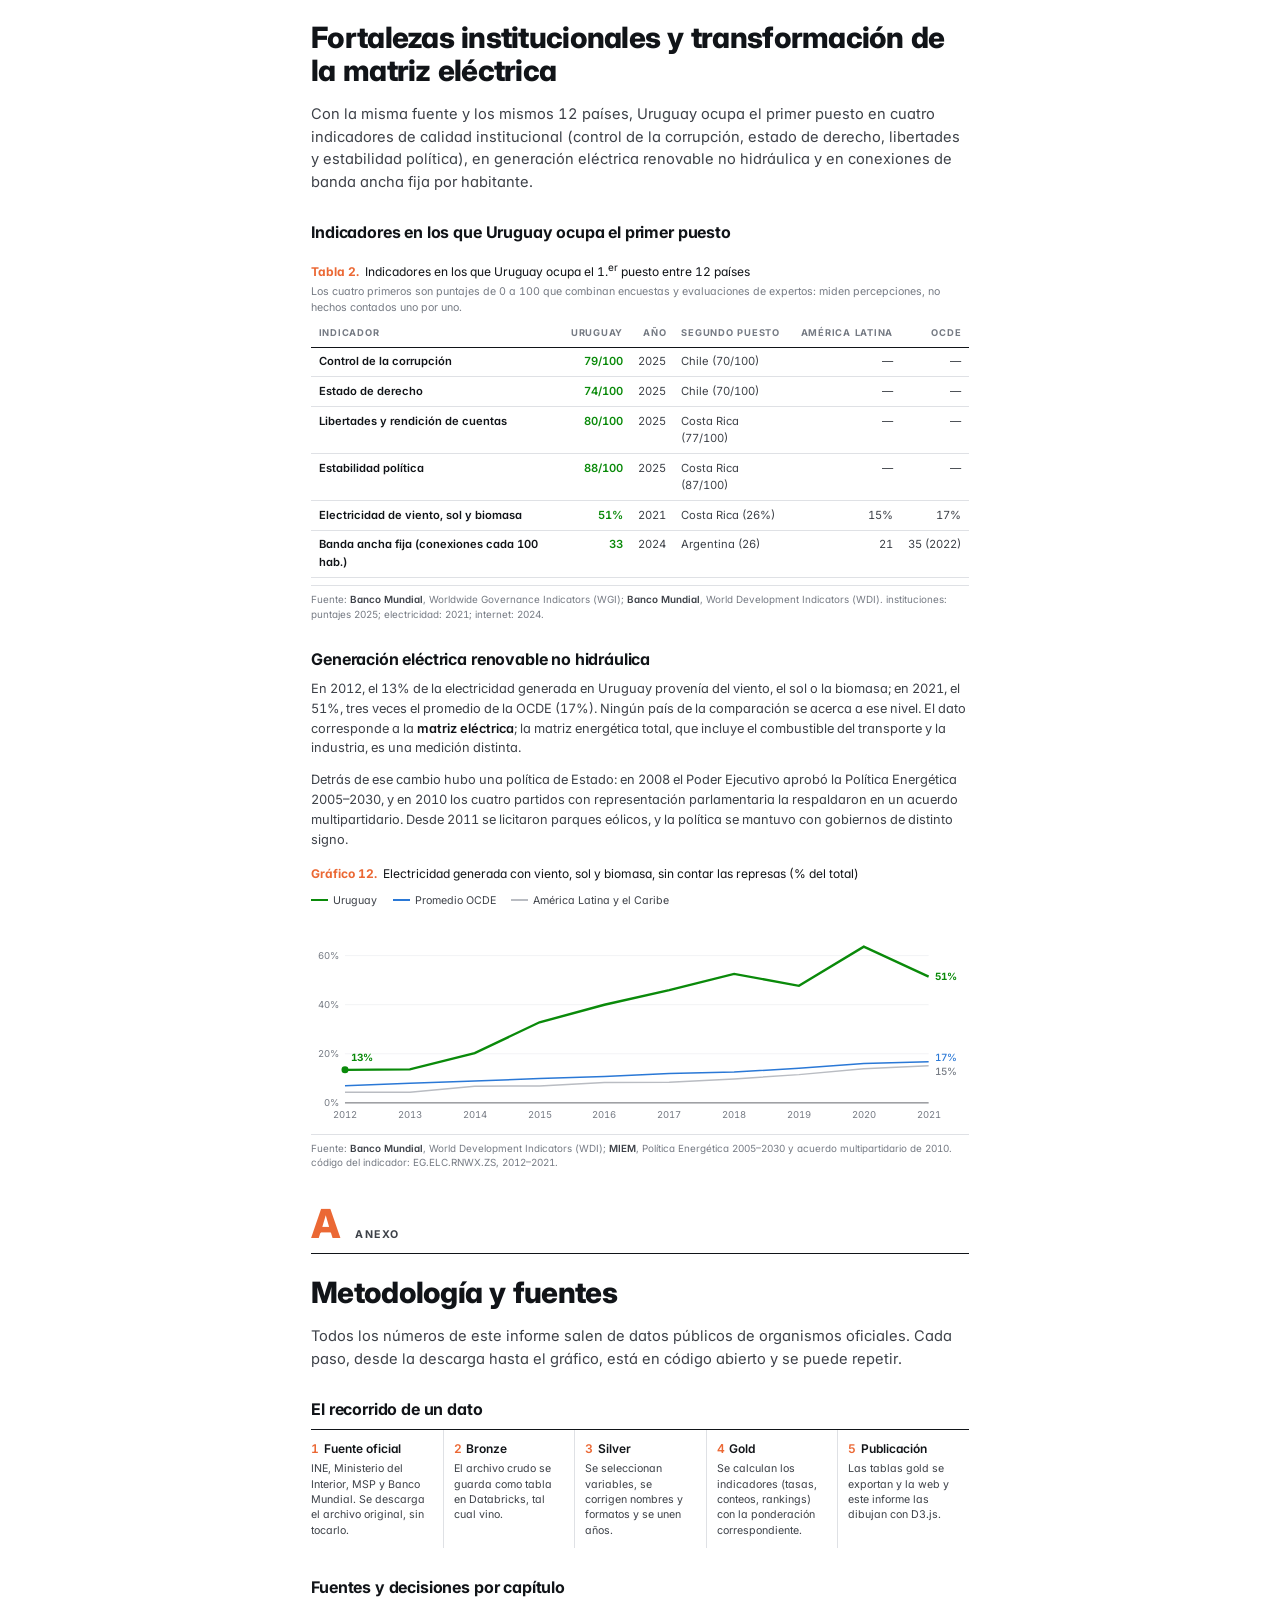
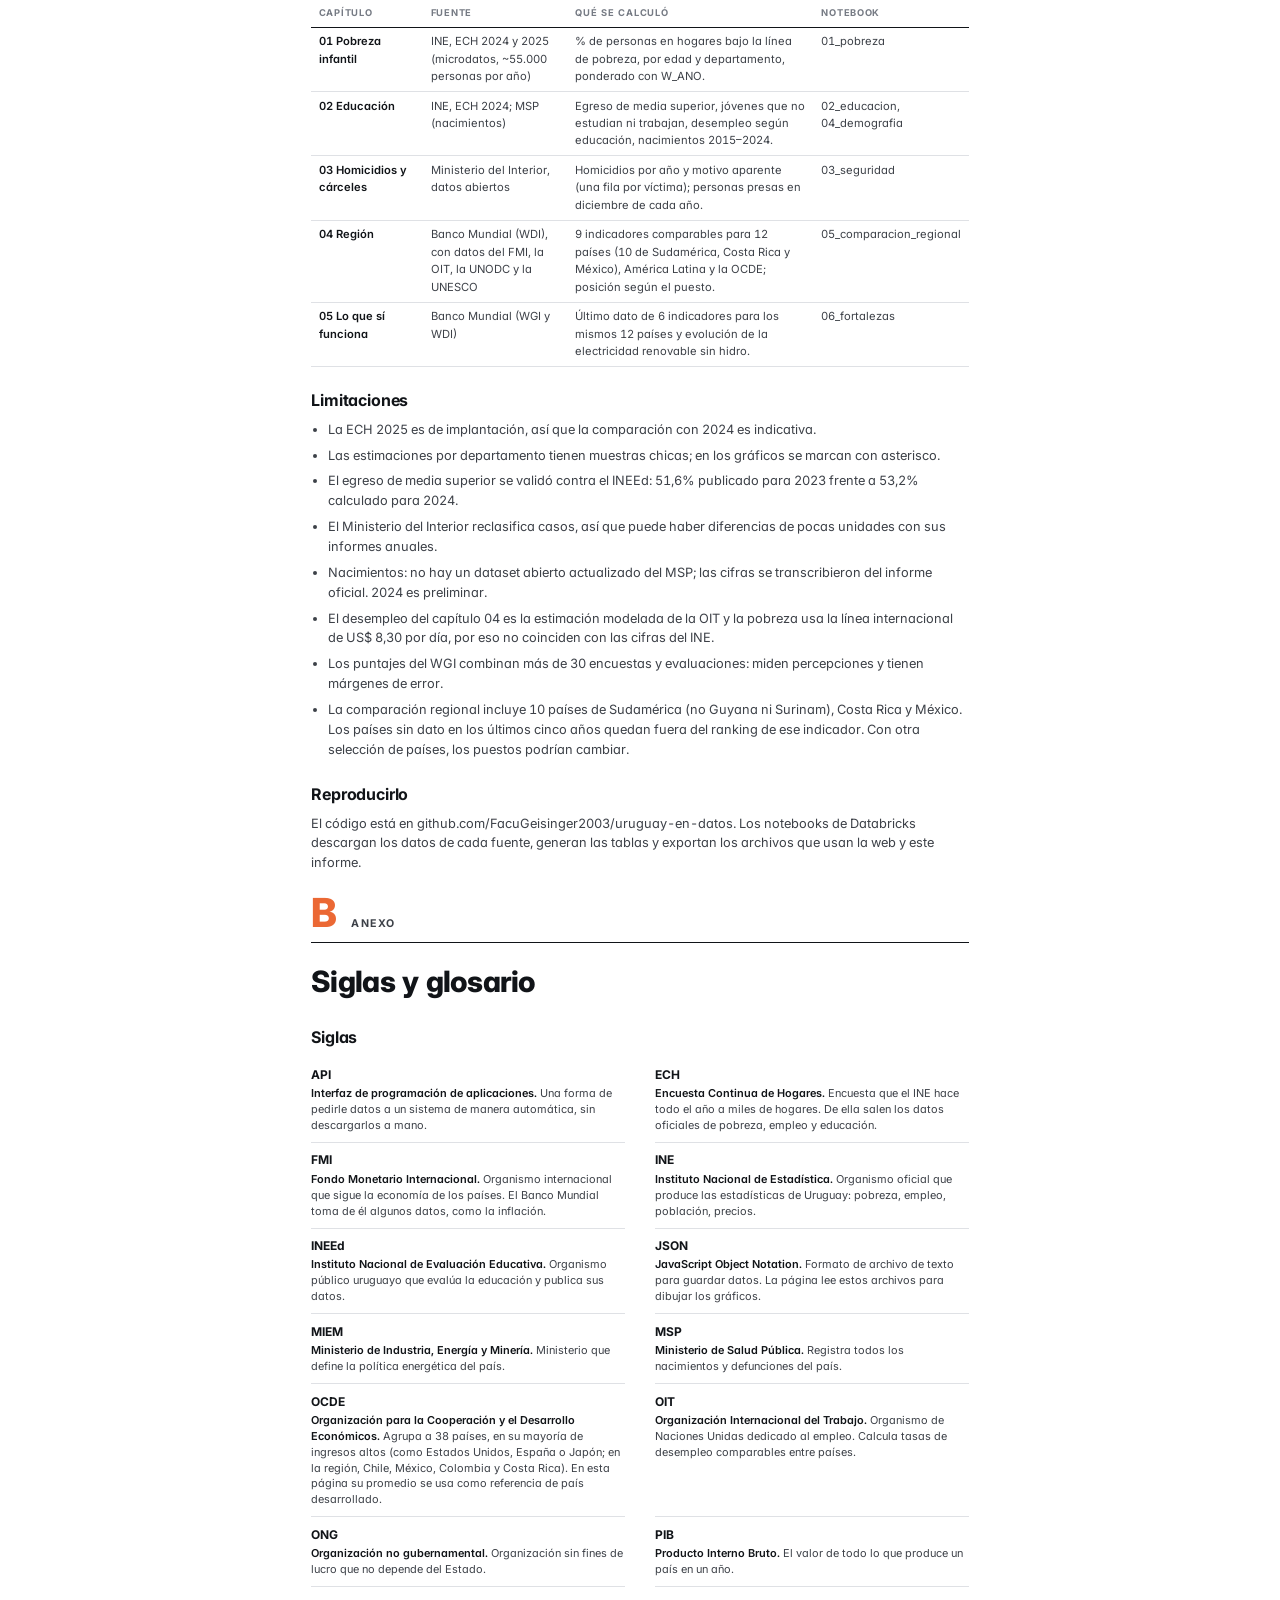
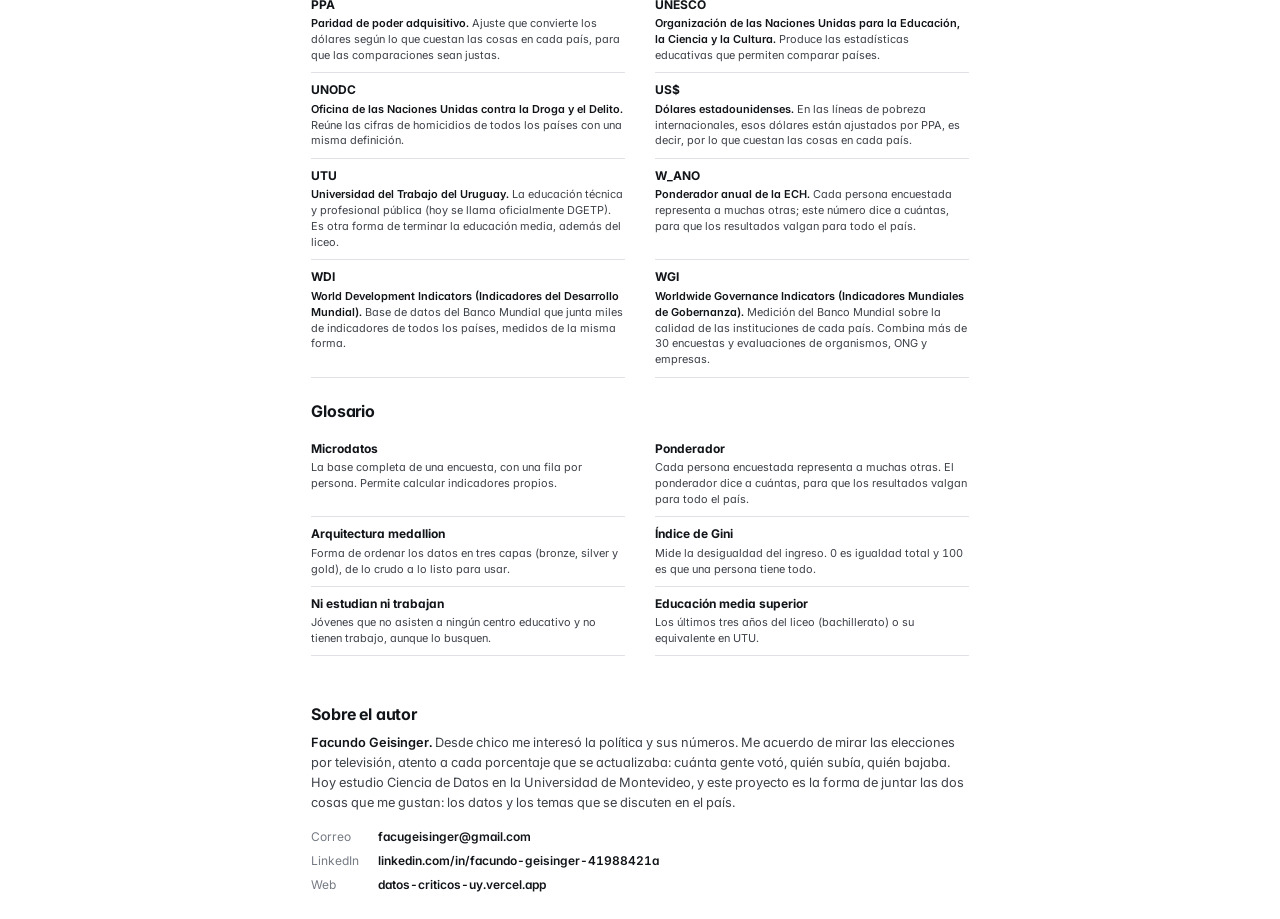
==== commit b3d4aca7: "Add files via upload" ====
--- a/informe.html
+++ b/informe.html
@@ -321,11 +321,12 @@
 
 <h3>Generación eléctrica renovable no hidráulica</h3>
 <p>En 2012, el 13% de la electricidad generada en Uruguay provenía del viento, el sol o la biomasa; en 2021, el 51%, tres veces el promedio de la OCDE (17%). Ningún país de la comparación se acerca a ese nivel. El dato corresponde a la <b>matriz eléctrica</b>; la matriz energética total, que incluye el combustible del transporte y la industria, es una medición distinta.</p>
+<p>Detrás de ese cambio hubo una política de Estado: en 2008 el Poder Ejecutivo aprobó la Política Energética 2005–2030, y en 2010 los cuatro partidos con representación parlamentaria la respaldaron en un acuerdo multipartidario. Desde 2011 se licitaron parques eólicos, y la política se mantuvo con gobiernos de distinto signo.</p>
 <figure>
   <figcaption class="top"><b>Gráfico 12.</b>Electricidad generada con viento, sol y biomasa, sin contar las represas (% del total)</figcaption>
   <ul class="legend" id="lg-ren"></ul>
   <div class="chart" id="g-ren"></div>
-  <div class="src" data-fuente="bm_wdi" data-det="código del indicador: EG.ELC.RNWX.ZS, 2012–2021."></div>
+  <div class="src" data-fuente="bm_wdi,miem_energia" data-det="código del indicador: EG.ELC.RNWX.ZS, 2012–2021."></div>
 </figure>
 <!-- ============ ANEXO A ============ -->
 <header class="ch-head">
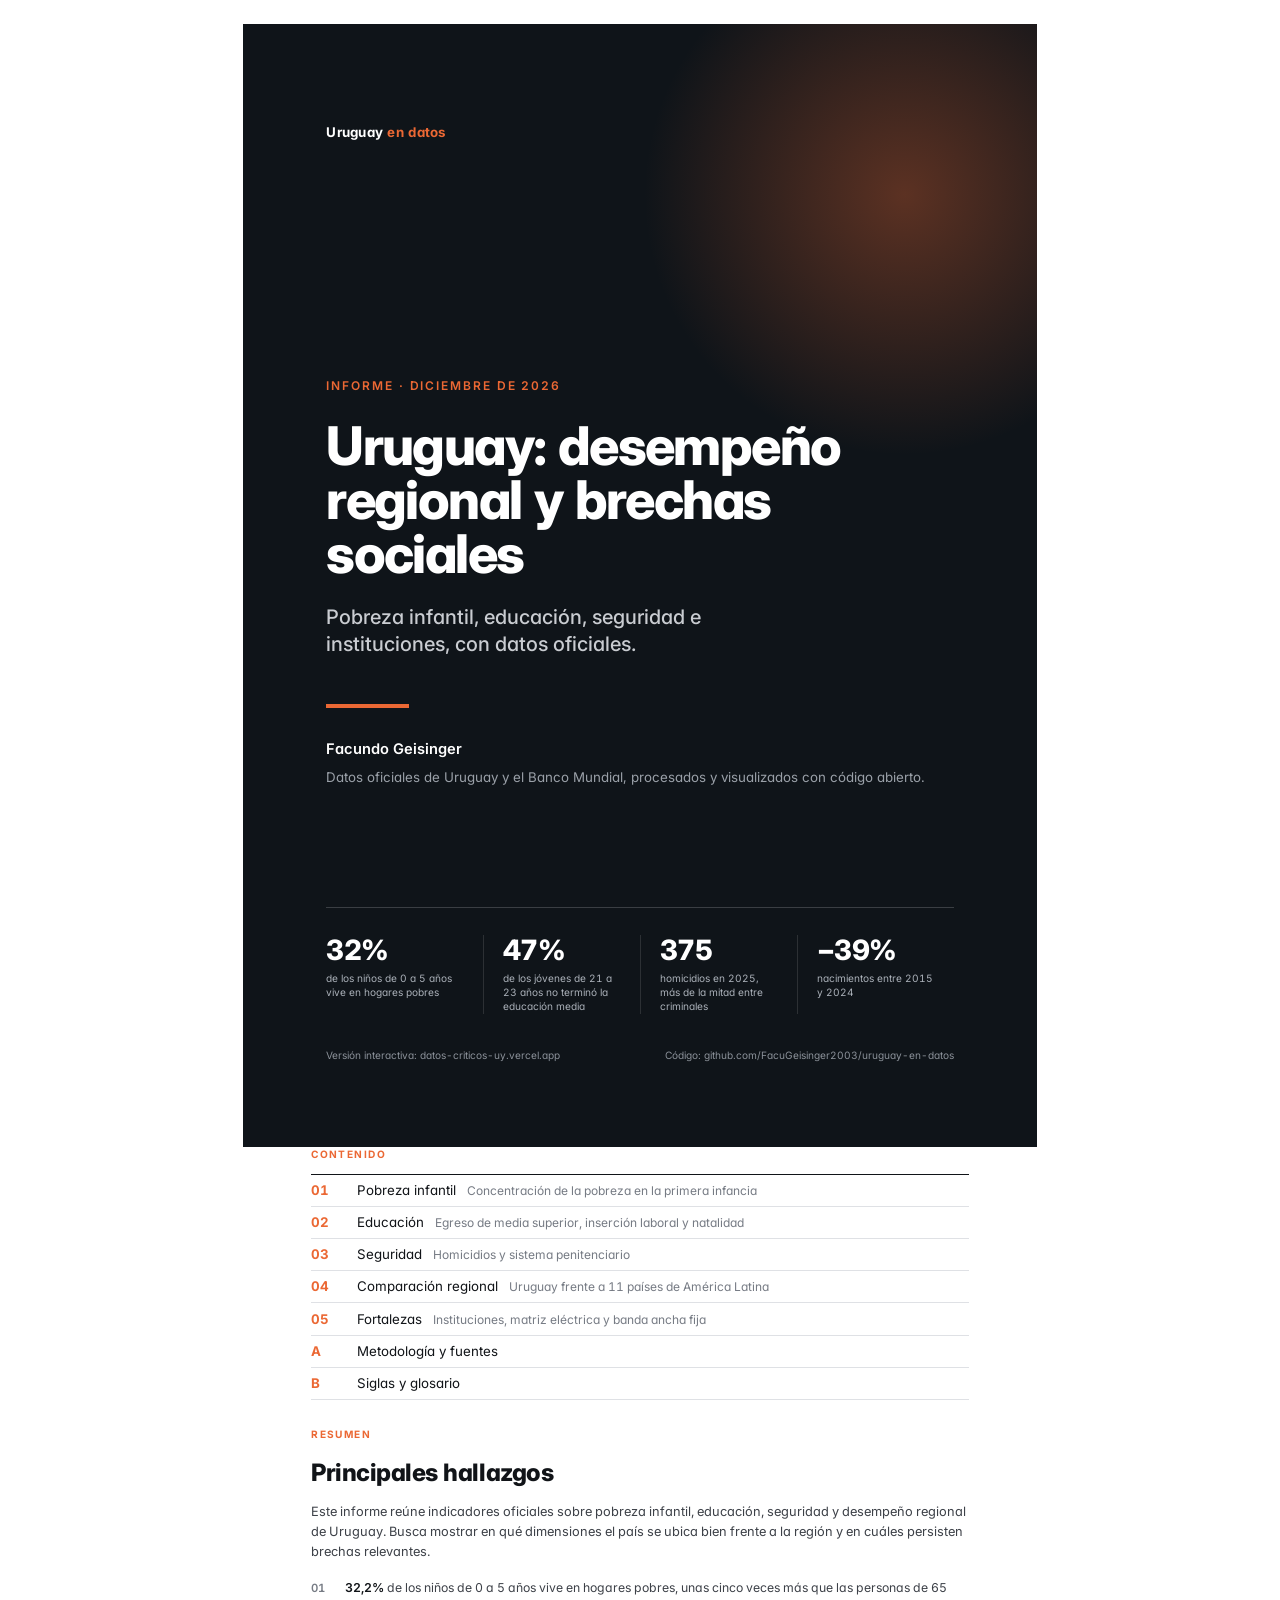
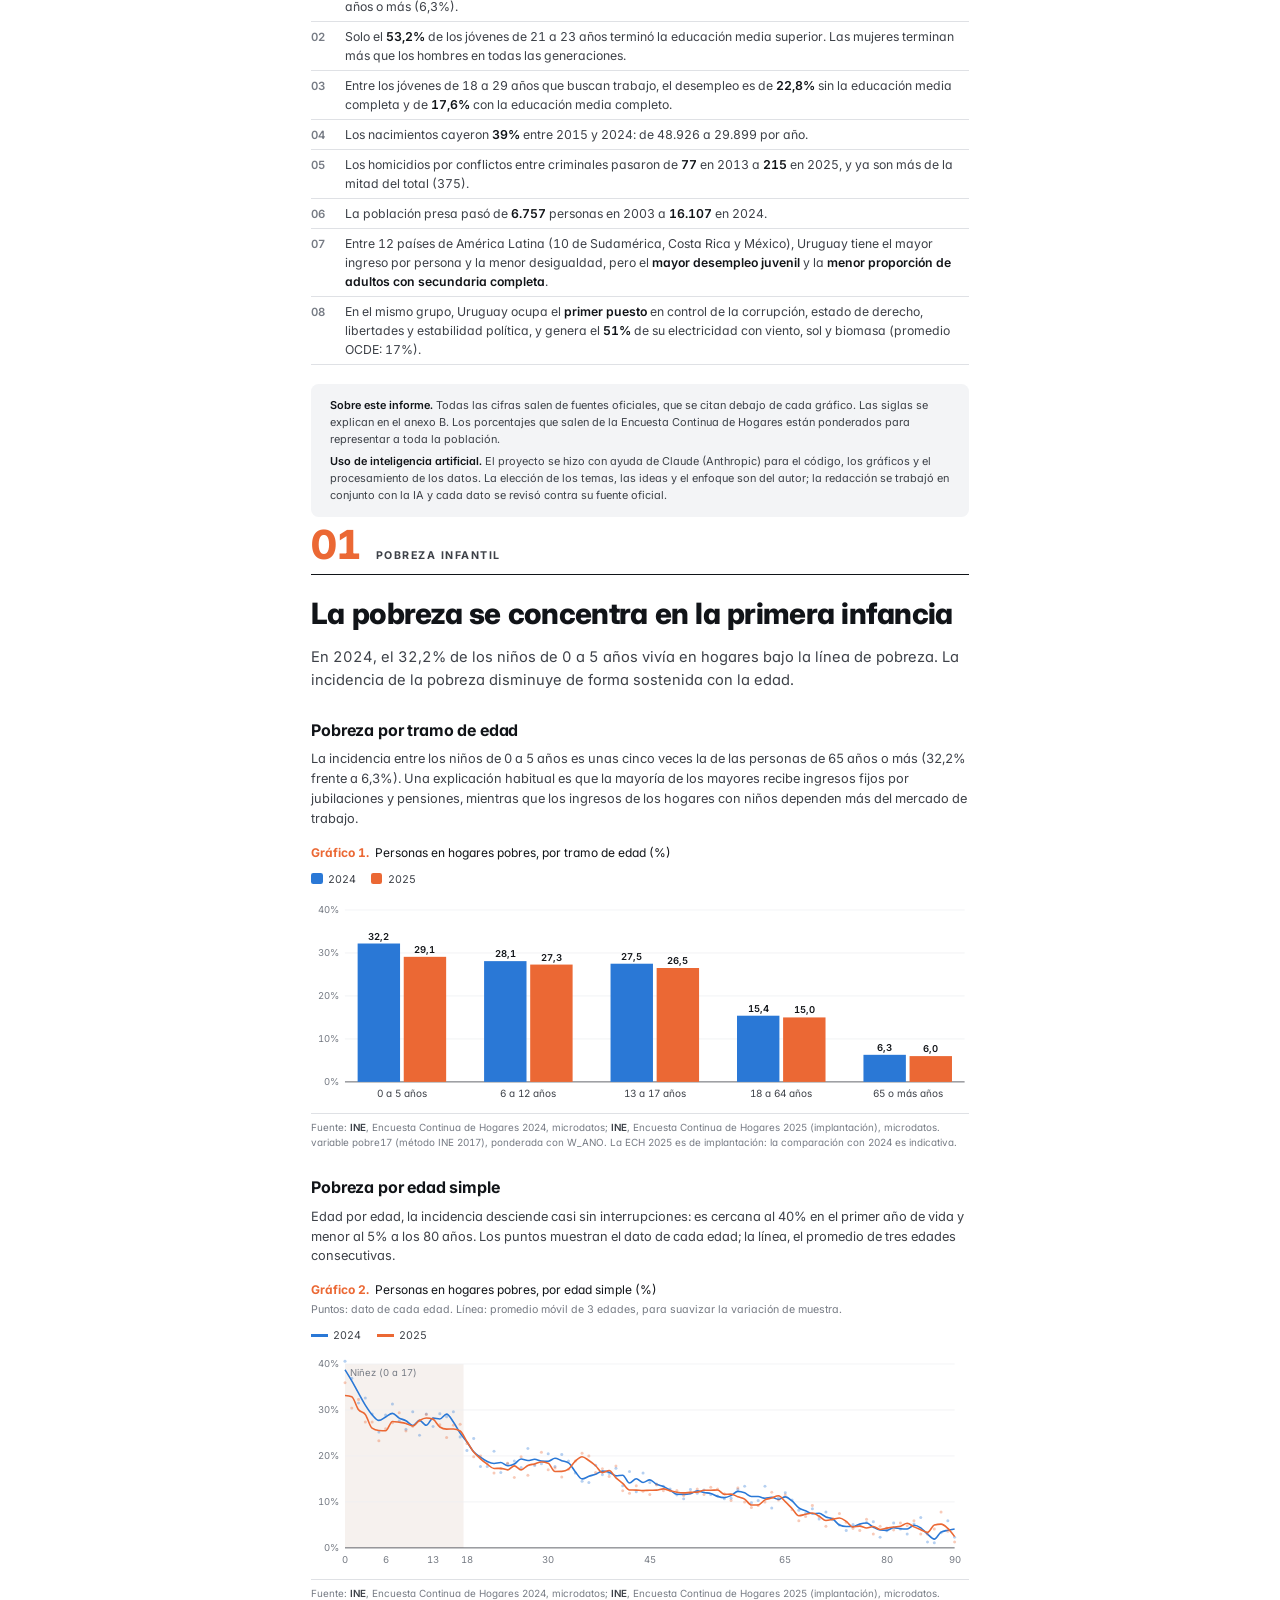
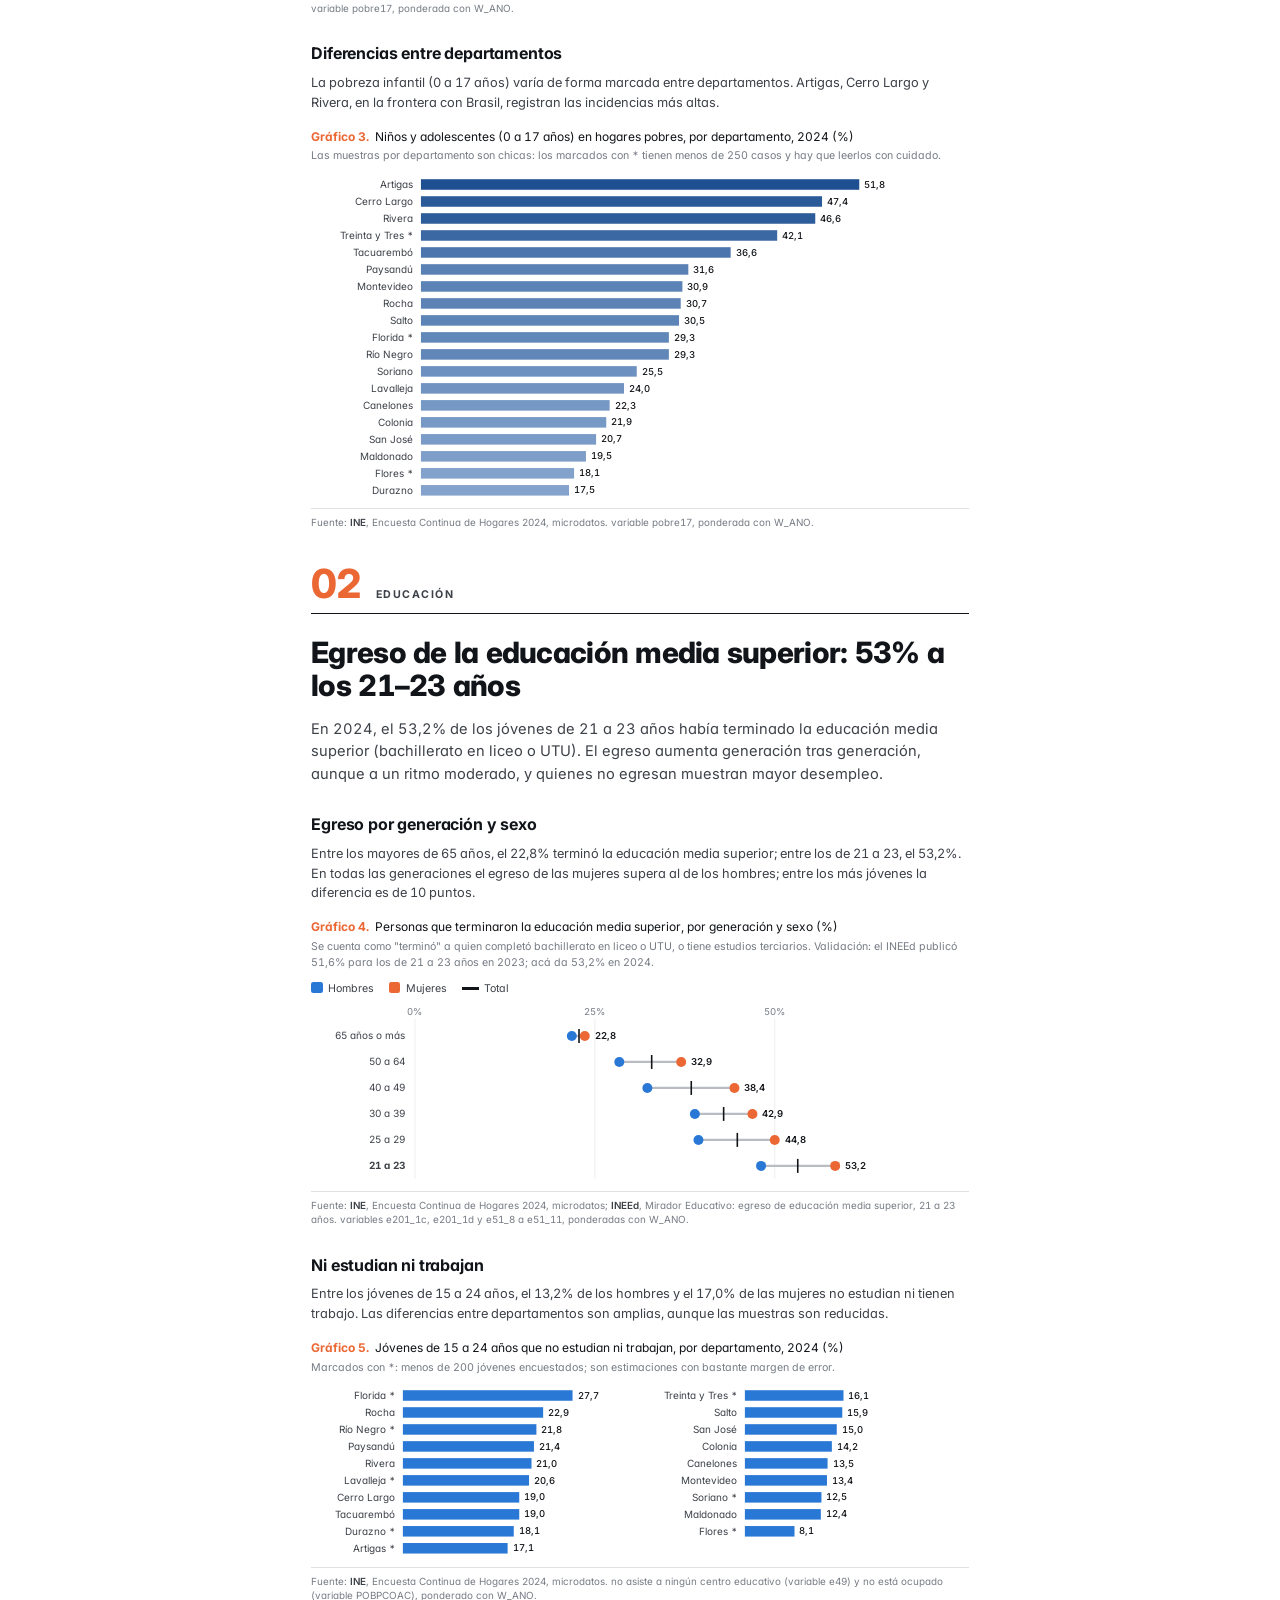
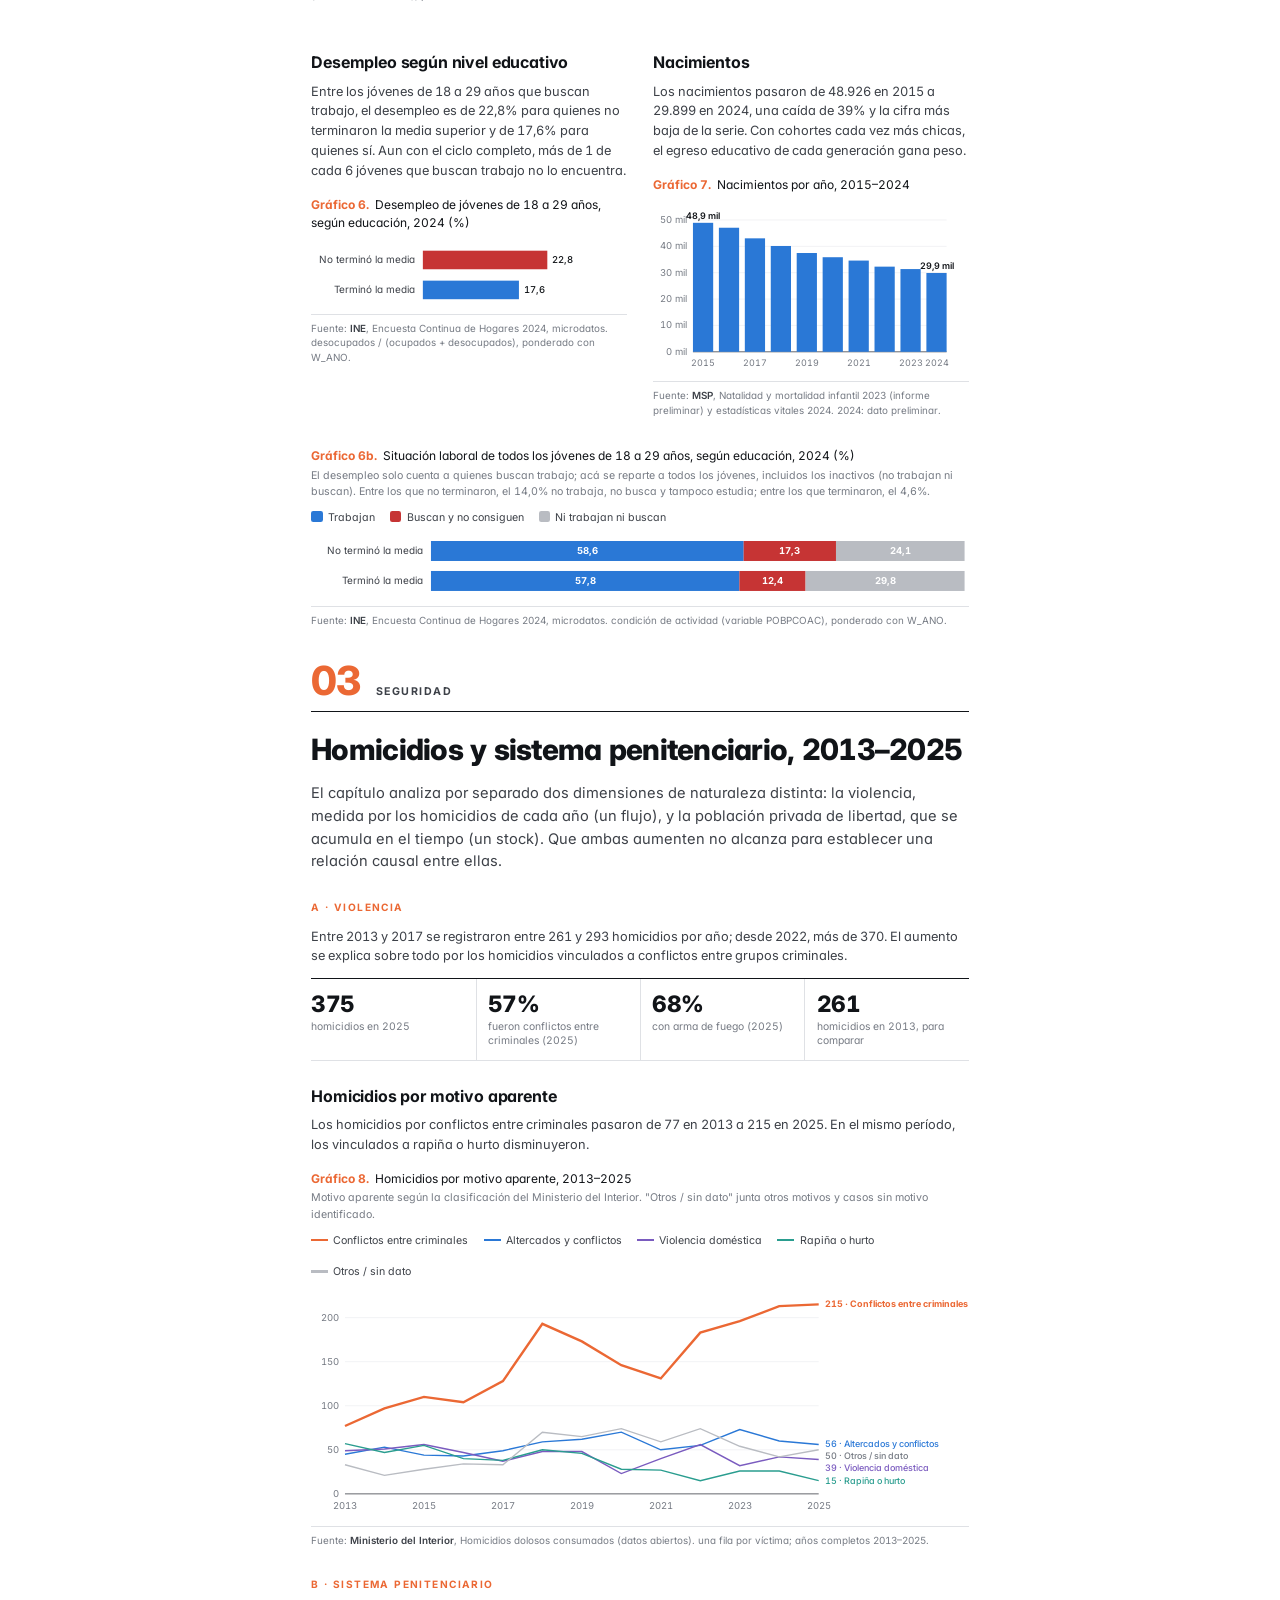
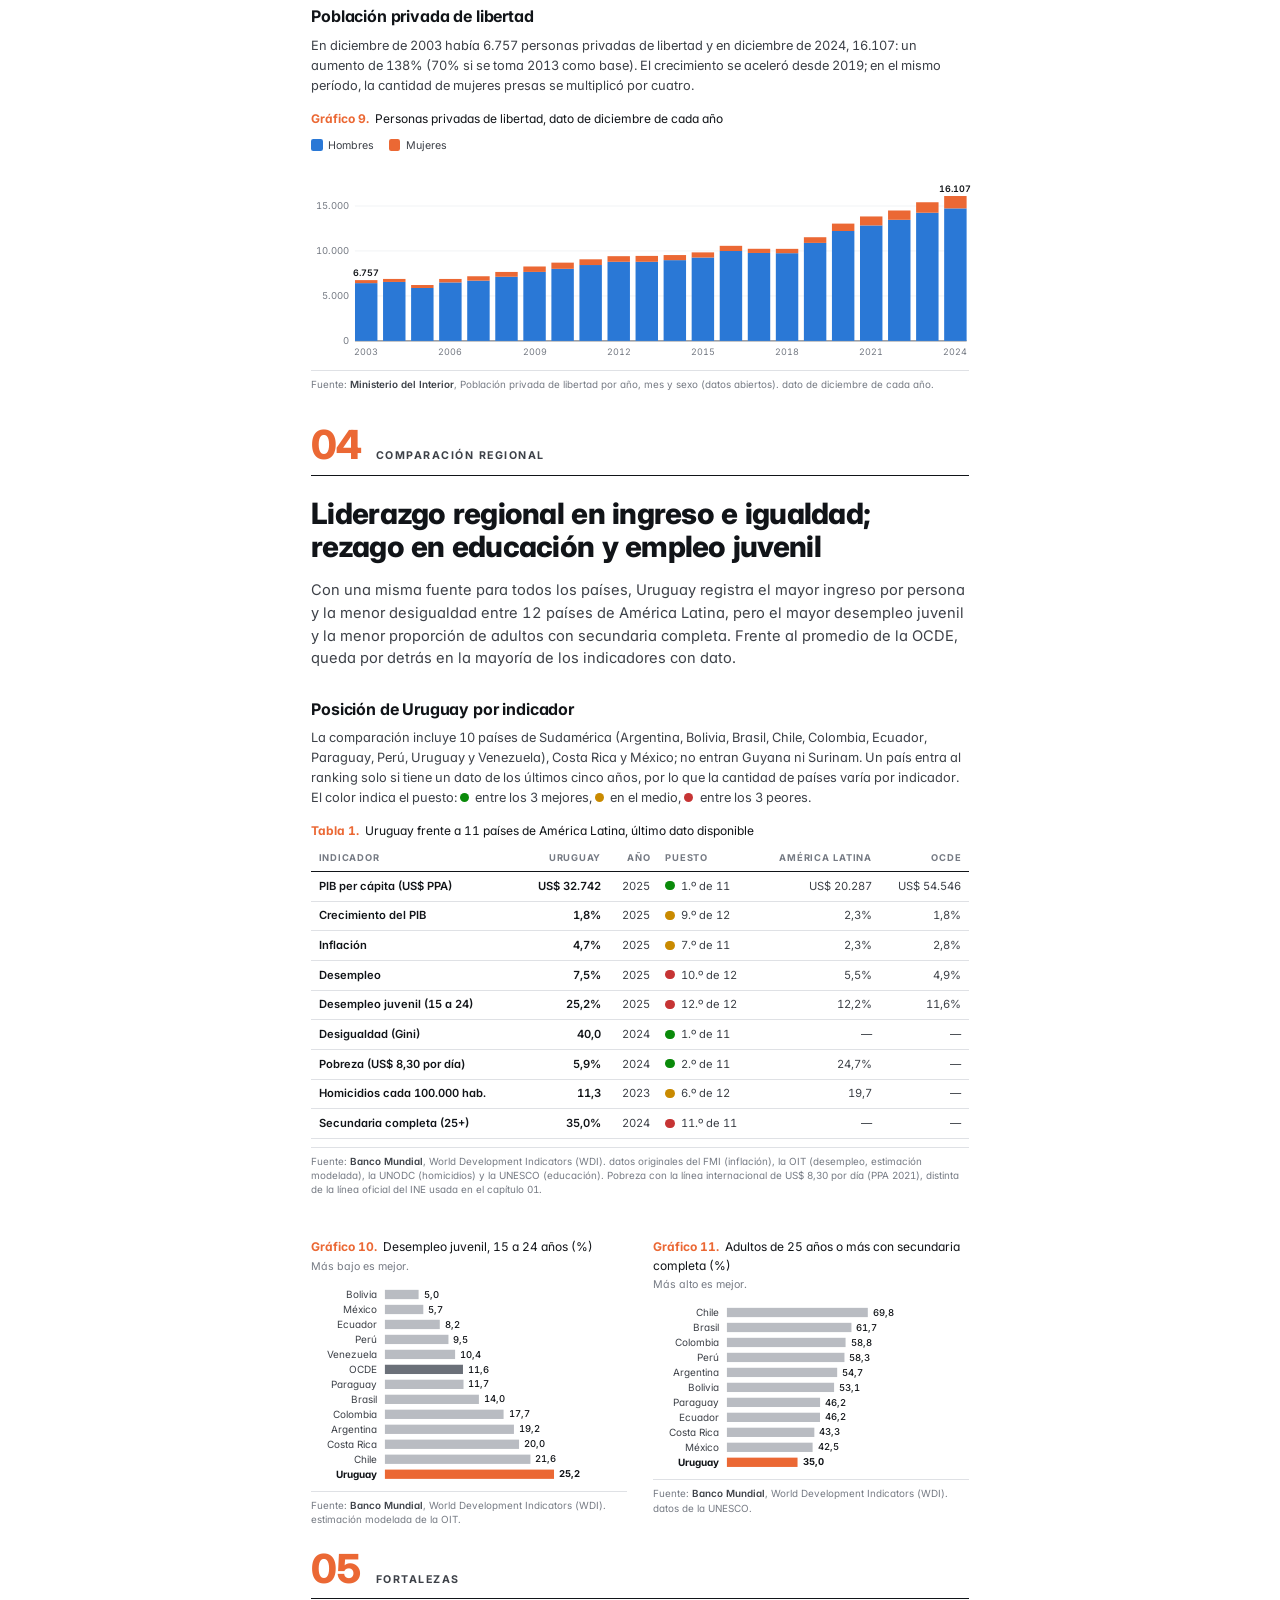
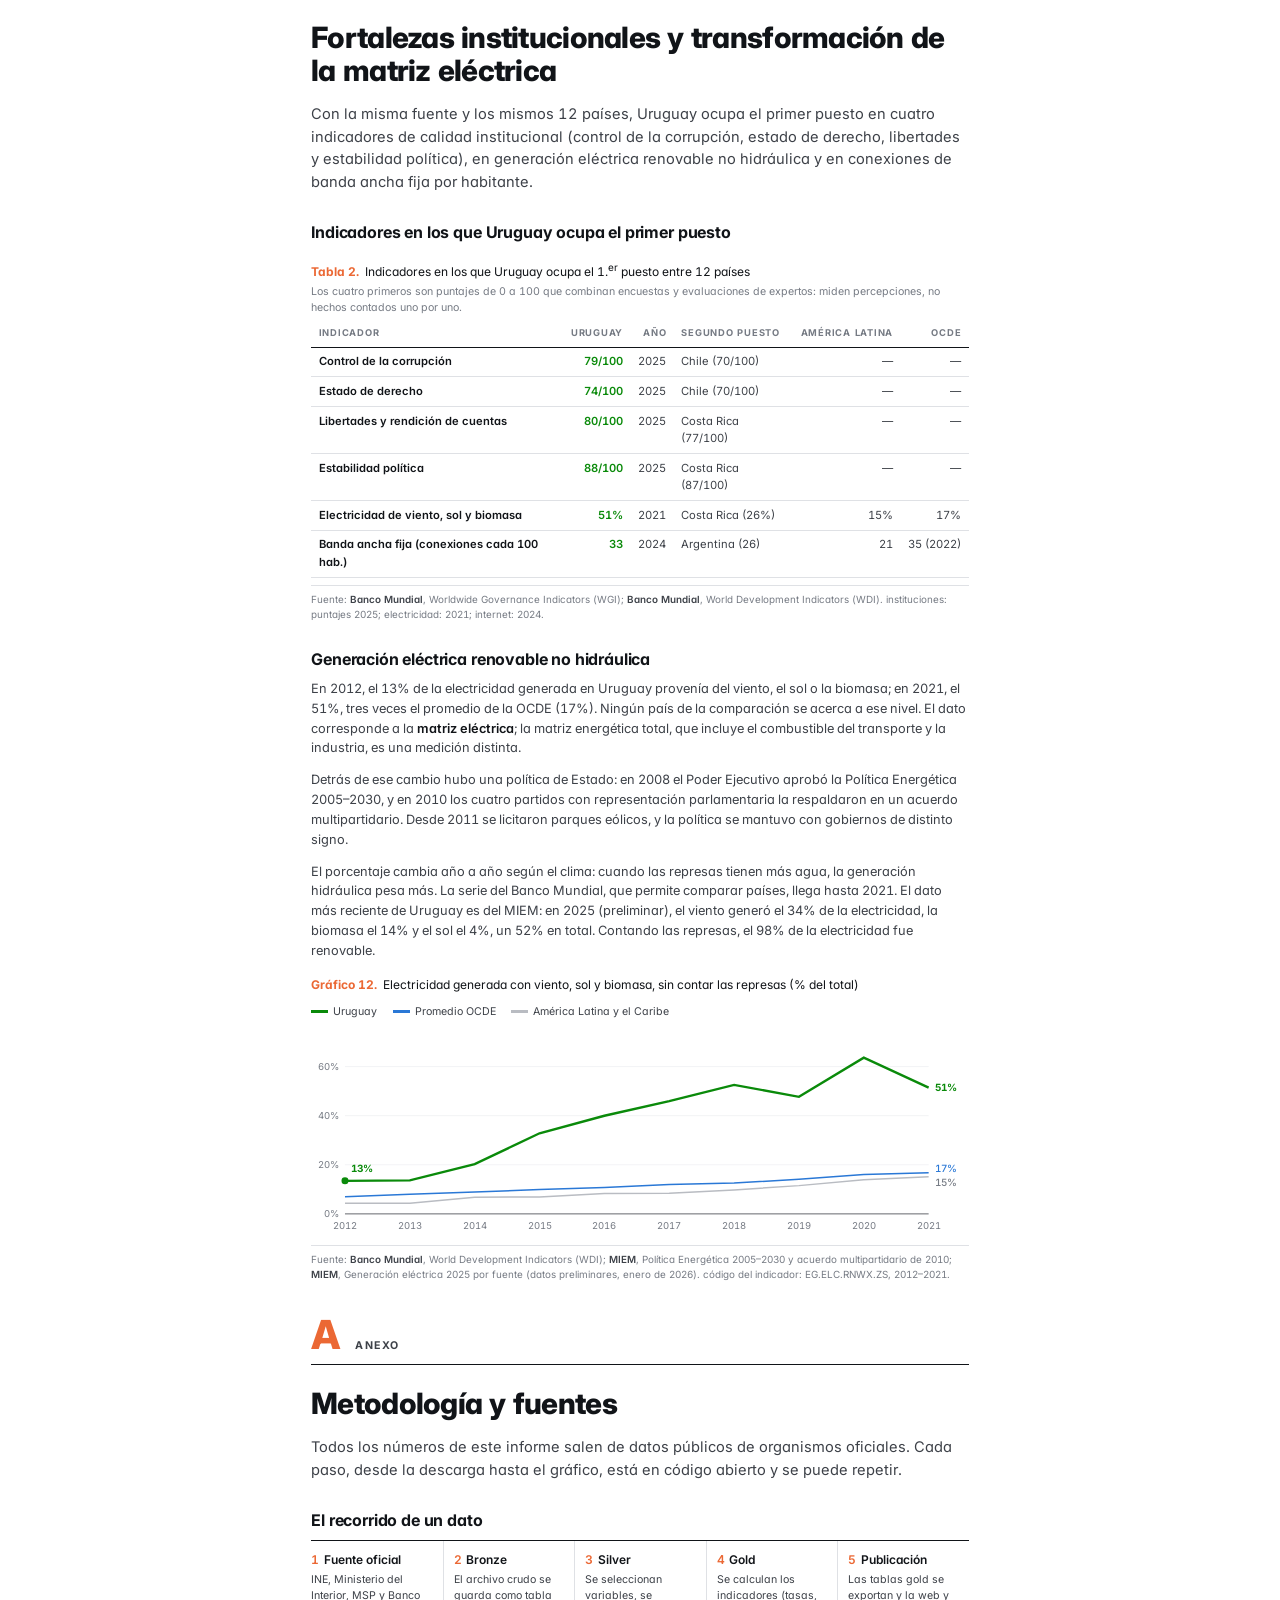
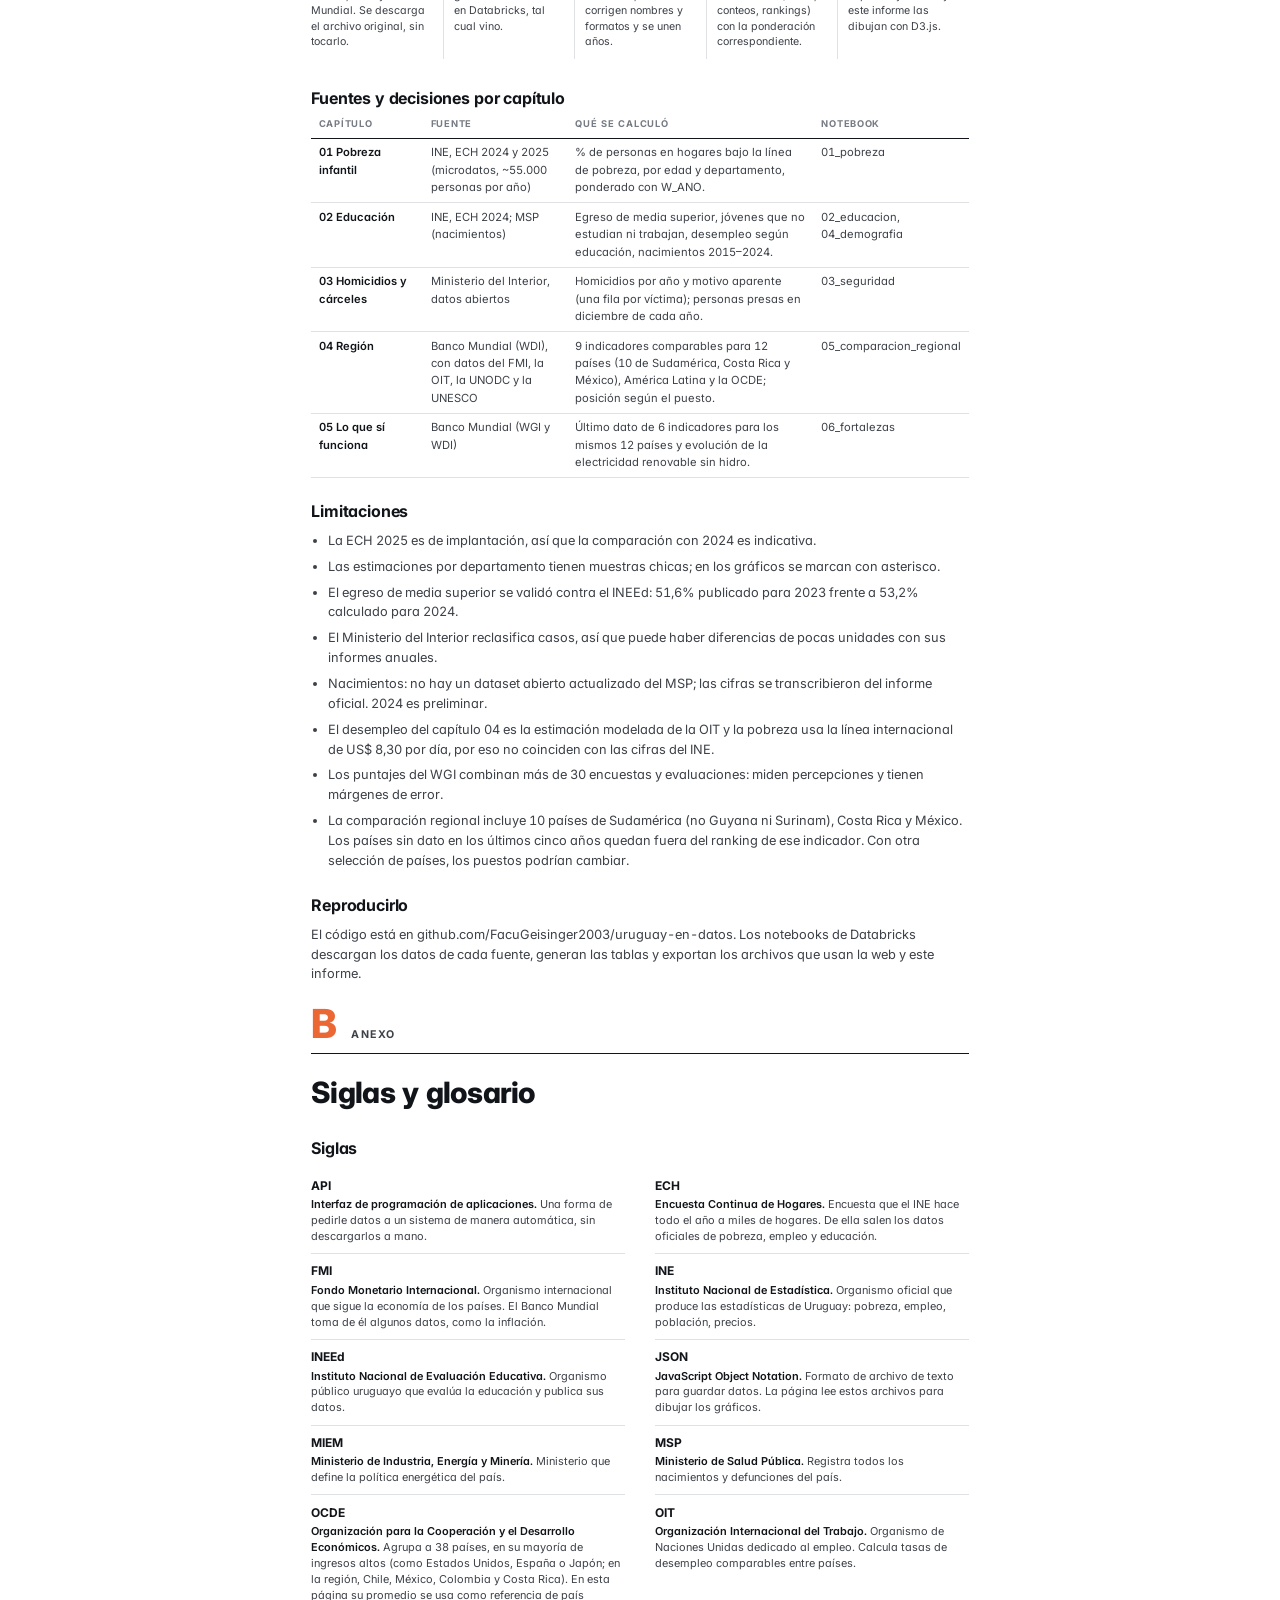
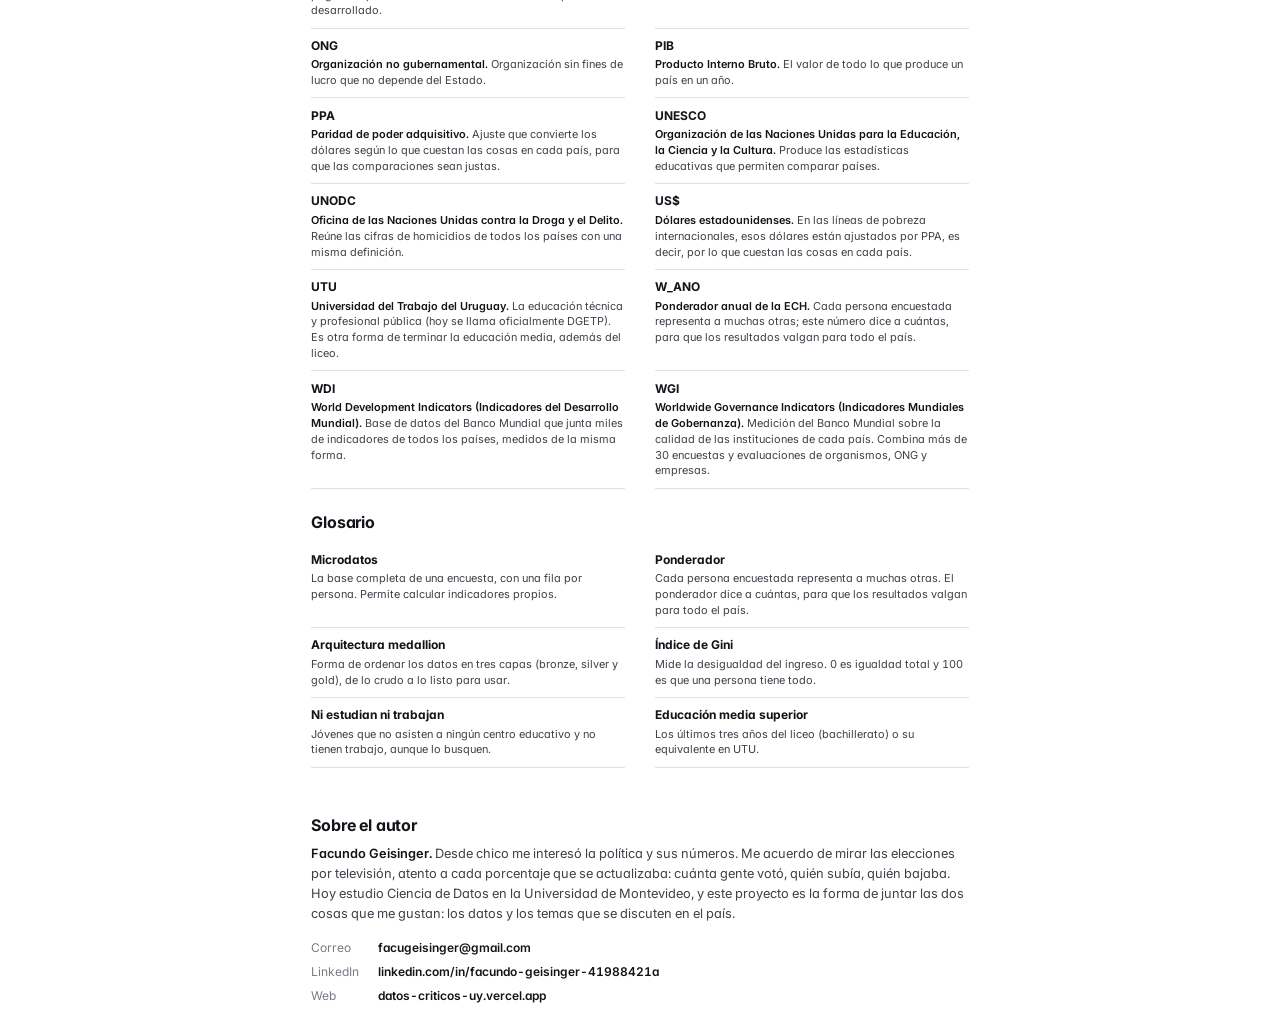
==== commit 7edb856c: "Add files via upload" ====
--- a/informe.html
+++ b/informe.html
@@ -322,11 +322,12 @@
 <h3>Generación eléctrica renovable no hidráulica</h3>
 <p>En 2012, el 13% de la electricidad generada en Uruguay provenía del viento, el sol o la biomasa; en 2021, el 51%, tres veces el promedio de la OCDE (17%). Ningún país de la comparación se acerca a ese nivel. El dato corresponde a la <b>matriz eléctrica</b>; la matriz energética total, que incluye el combustible del transporte y la industria, es una medición distinta.</p>
 <p>Detrás de ese cambio hubo una política de Estado: en 2008 el Poder Ejecutivo aprobó la Política Energética 2005–2030, y en 2010 los cuatro partidos con representación parlamentaria la respaldaron en un acuerdo multipartidario. Desde 2011 se licitaron parques eólicos, y la política se mantuvo con gobiernos de distinto signo.</p>
+<p>El porcentaje cambia año a año según el clima: cuando las represas tienen más agua, la generación hidráulica pesa más. La serie del Banco Mundial, que permite comparar países, llega hasta 2021. El dato más reciente de Uruguay es del MIEM: en 2025 (preliminar), el viento generó el 34% de la electricidad, la biomasa el 14% y el sol el 4%, un 52% en total. Contando las represas, el 98% de la electricidad fue renovable.</p>
 <figure>
   <figcaption class="top"><b>Gráfico 12.</b>Electricidad generada con viento, sol y biomasa, sin contar las represas (% del total)</figcaption>
   <ul class="legend" id="lg-ren"></ul>
   <div class="chart" id="g-ren"></div>
-  <div class="src" data-fuente="bm_wdi,miem_energia" data-det="código del indicador: EG.ELC.RNWX.ZS, 2012–2021."></div>
+  <div class="src" data-fuente="bm_wdi,miem_energia,miem_2025" data-det="código del indicador: EG.ELC.RNWX.ZS, 2012–2021."></div>
 </figure>
 <!-- ============ ANEXO A ============ -->
 <header class="ch-head">
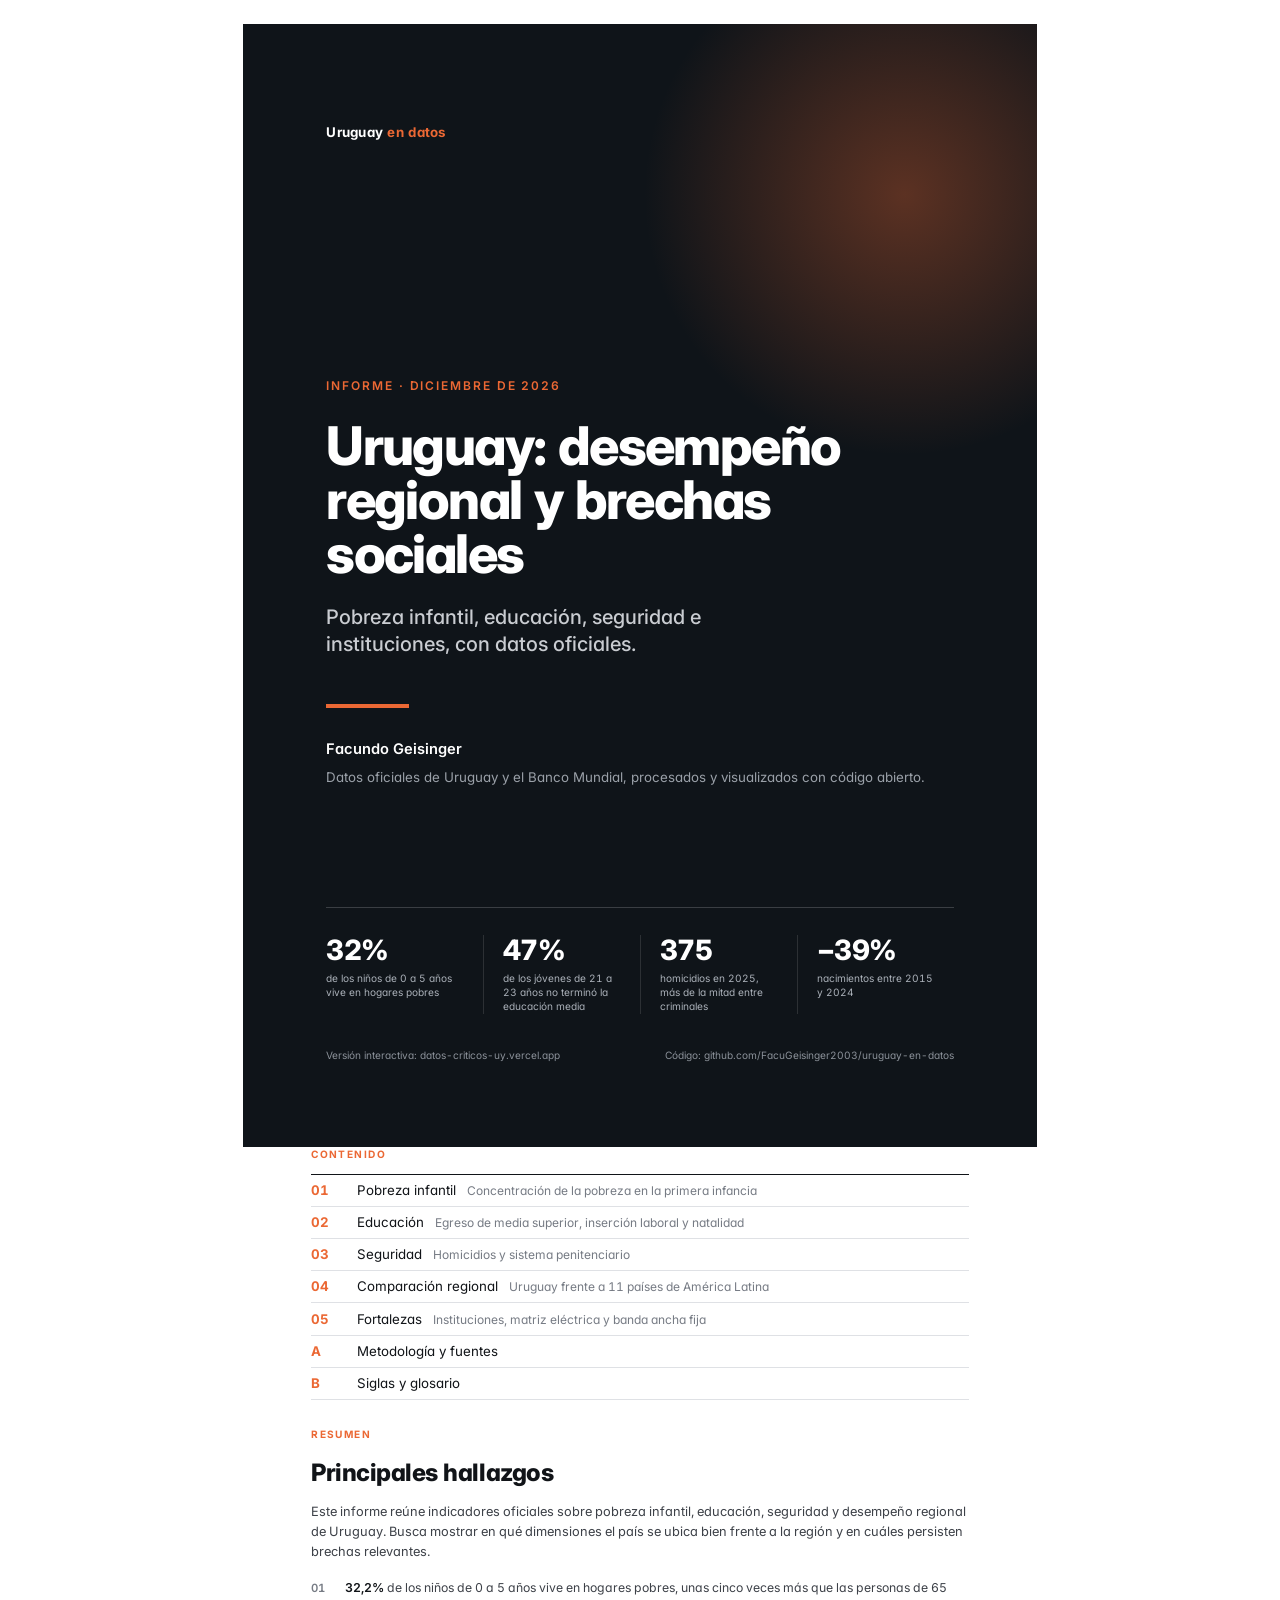
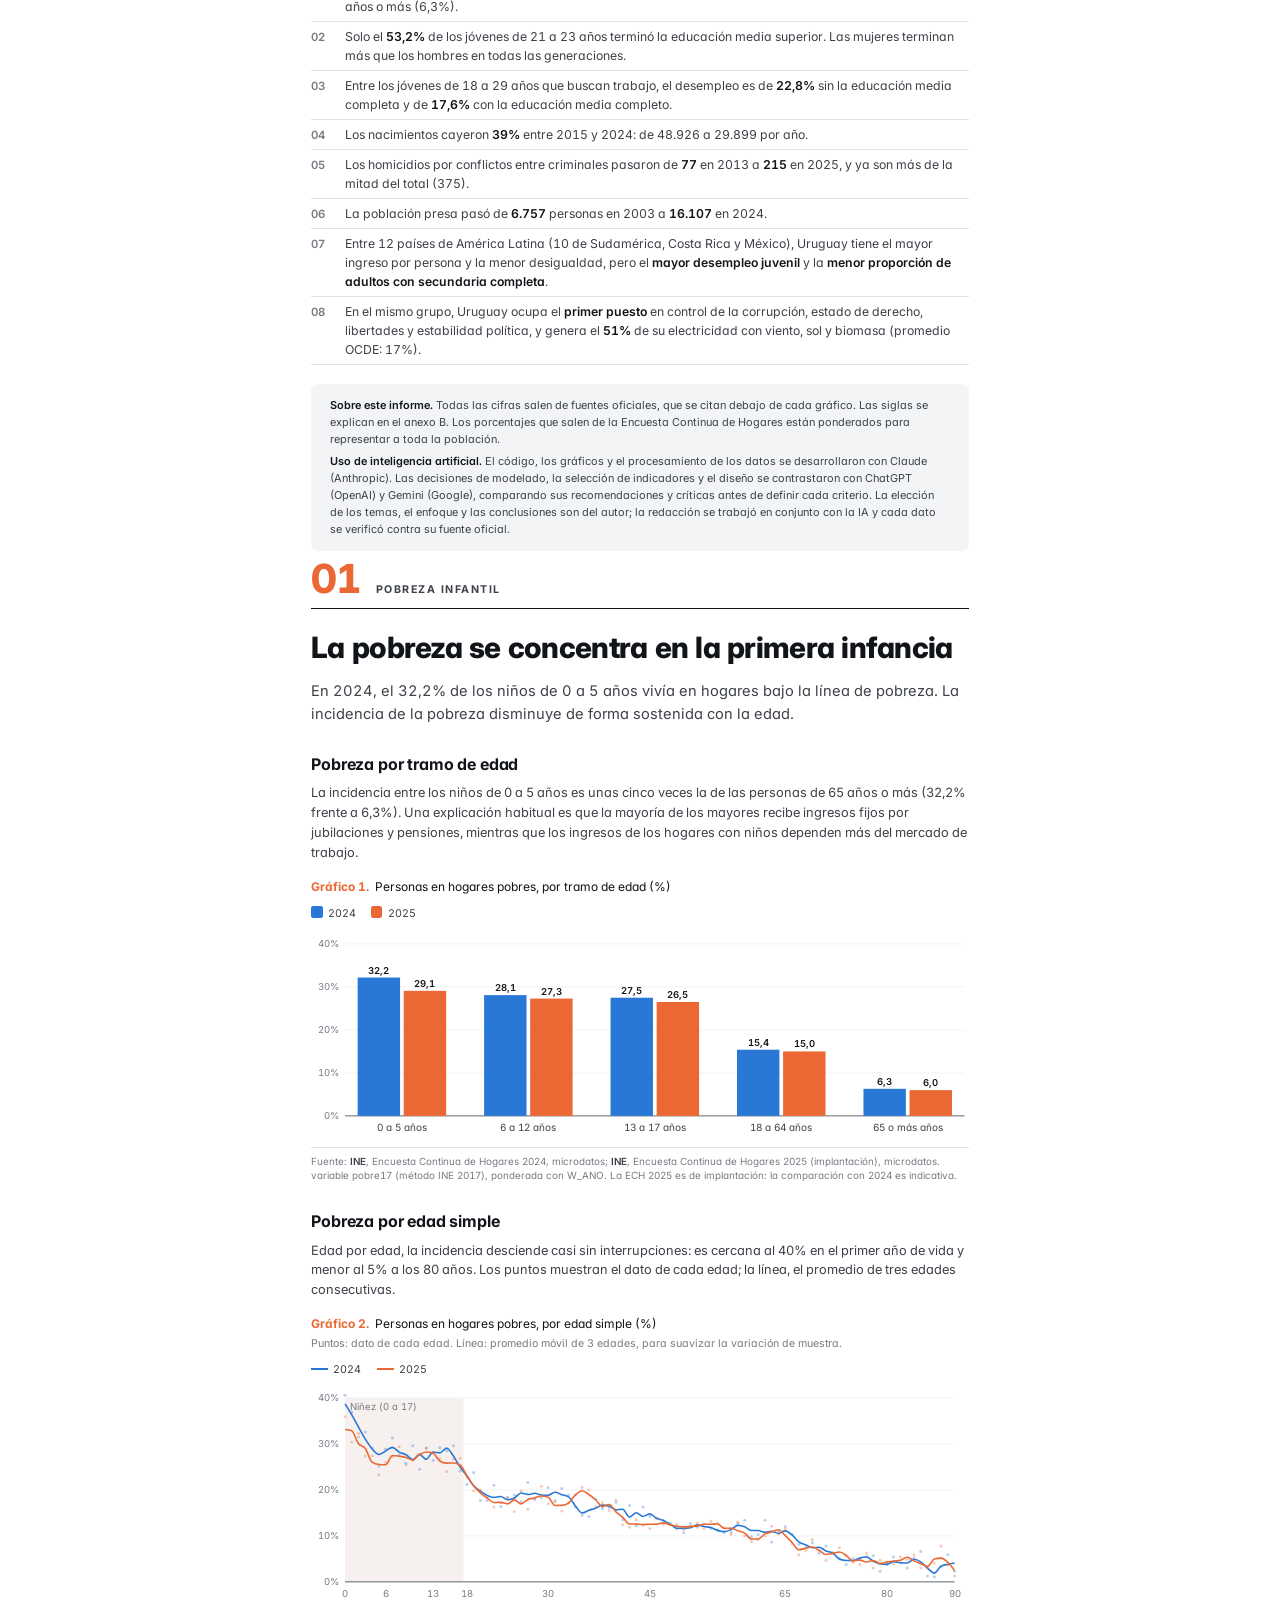
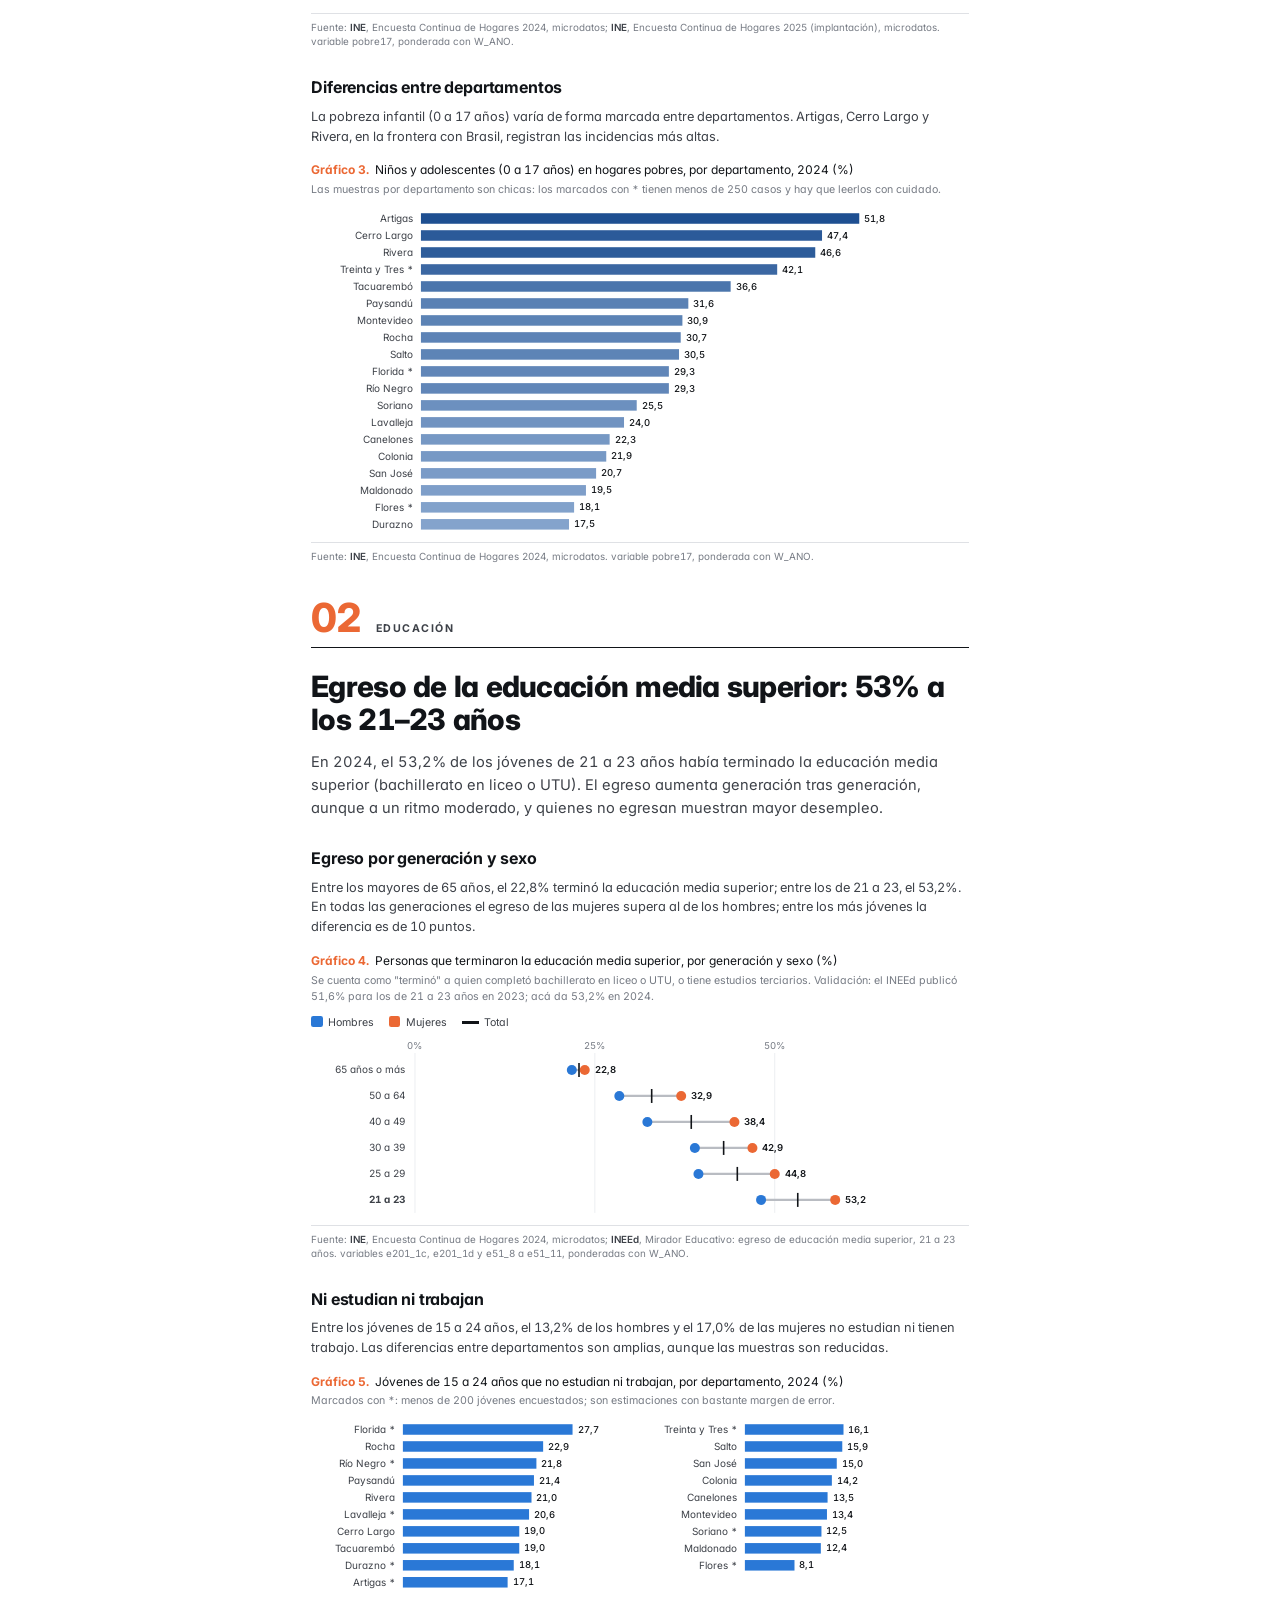
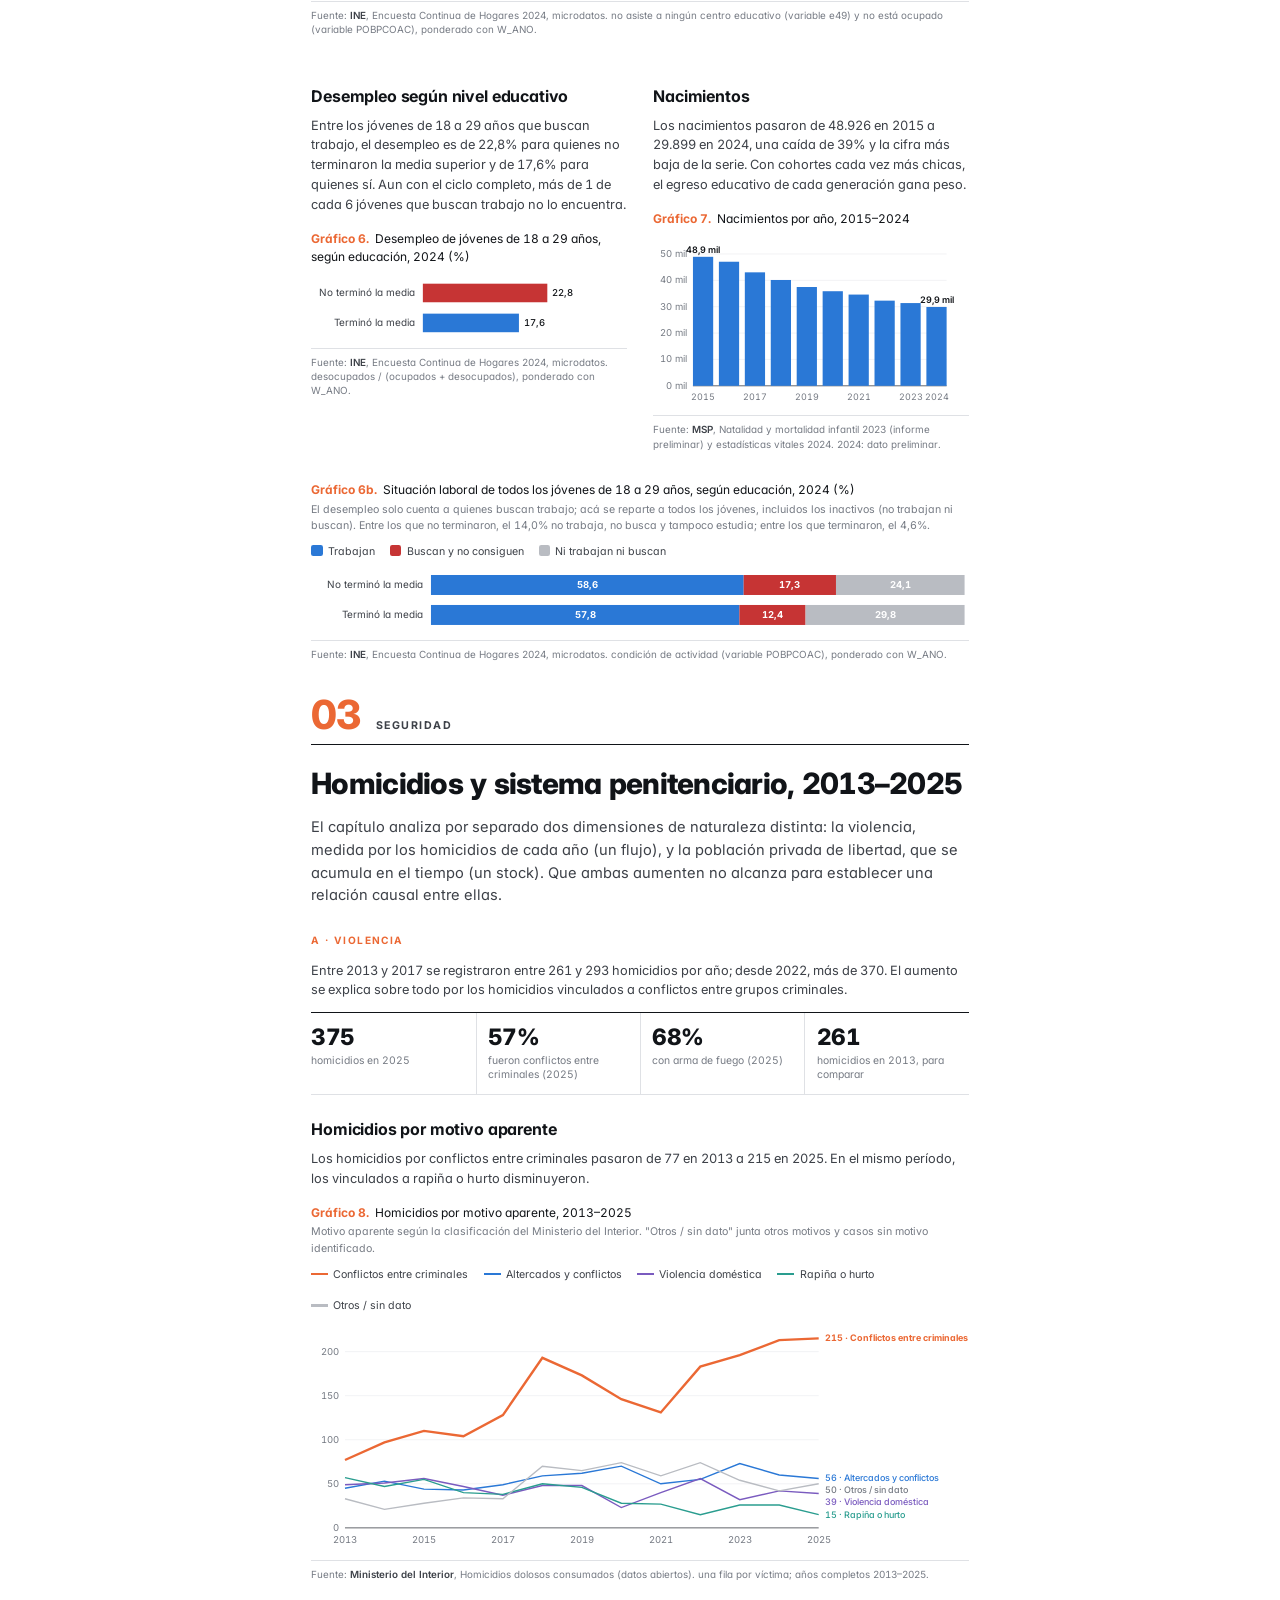
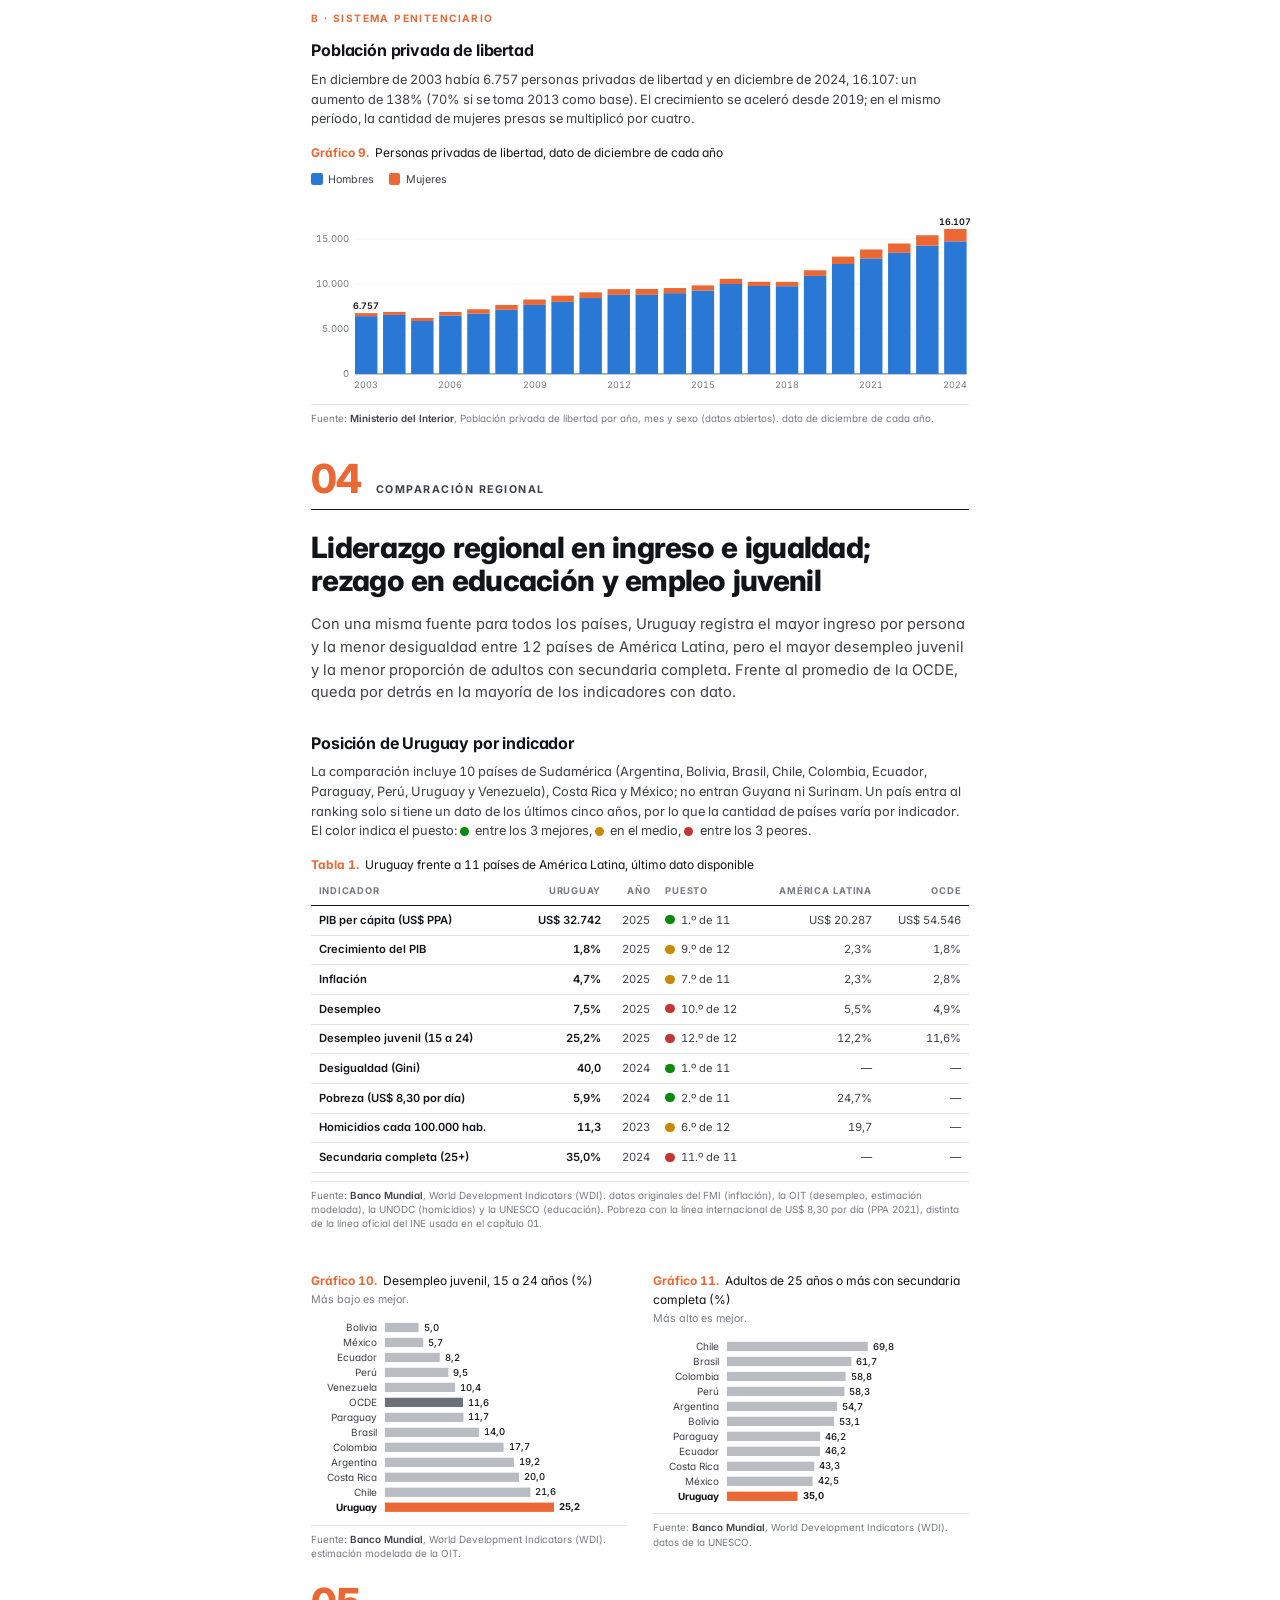
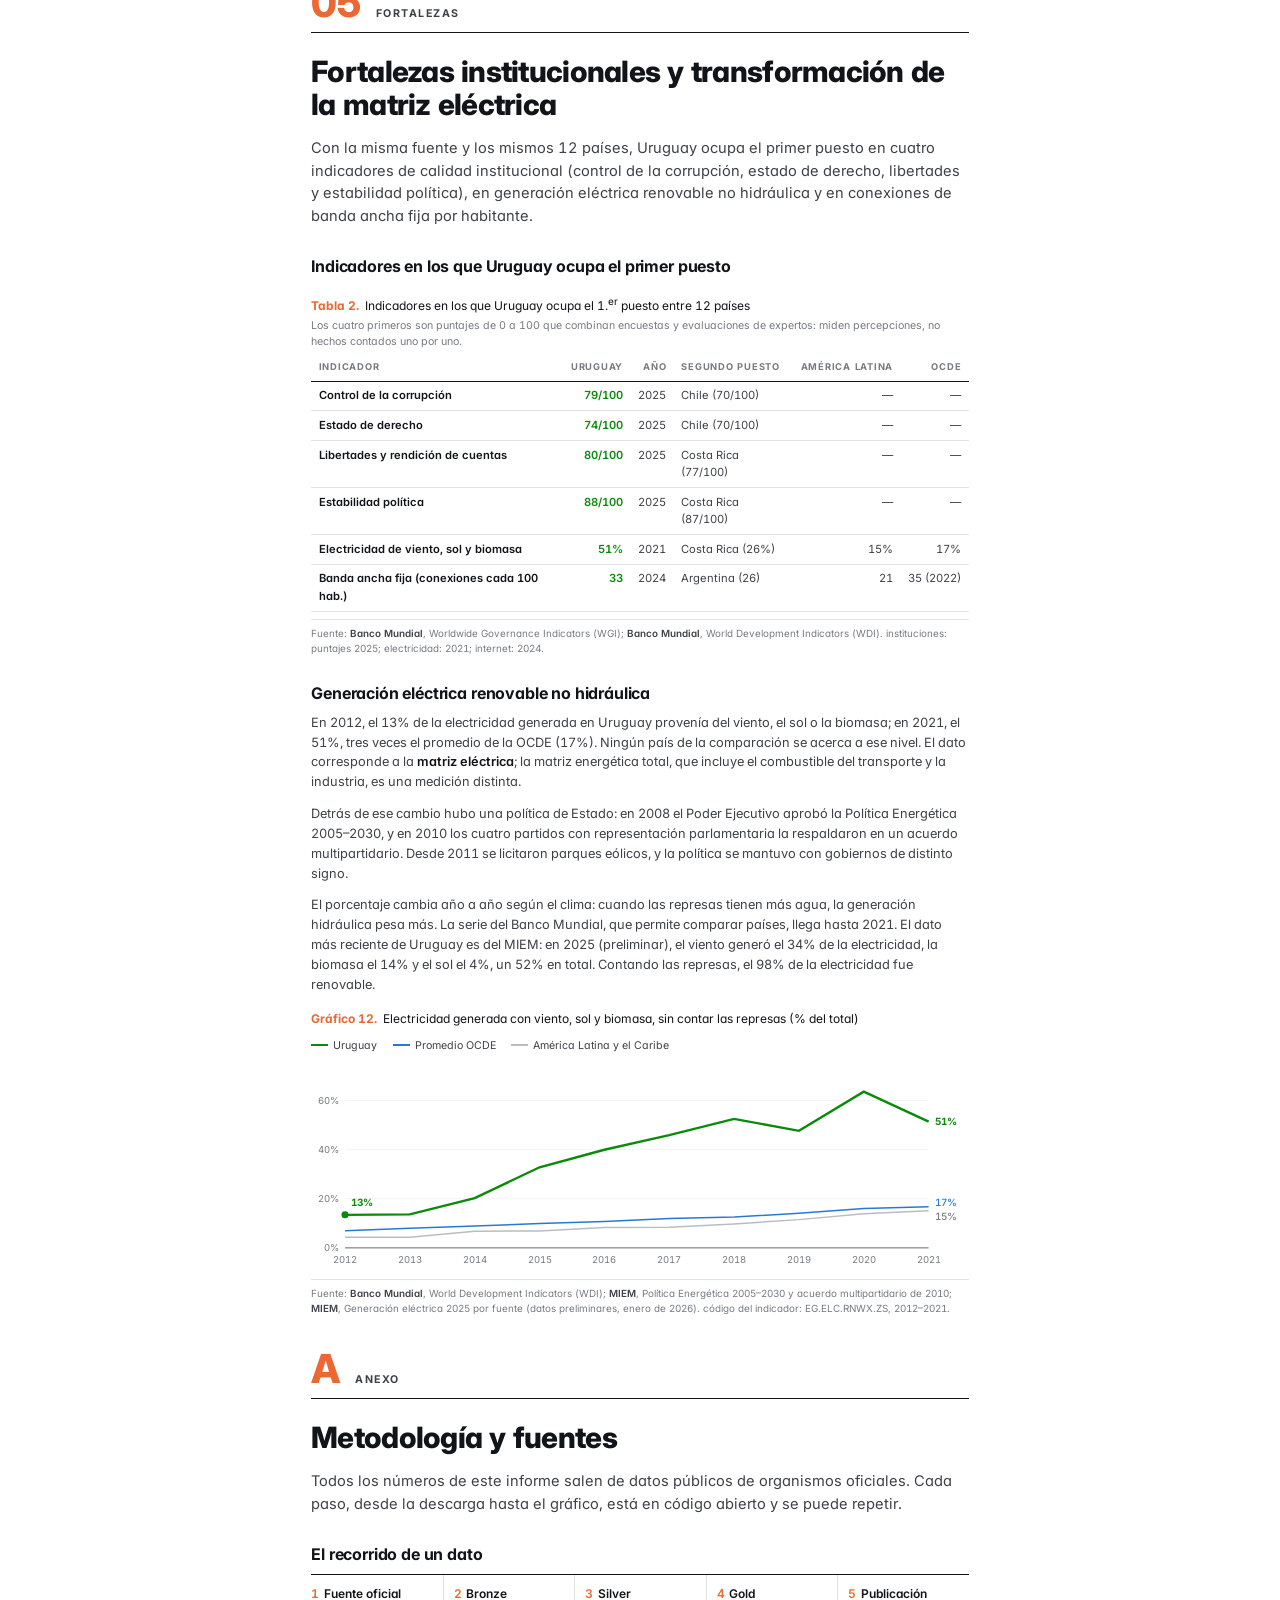
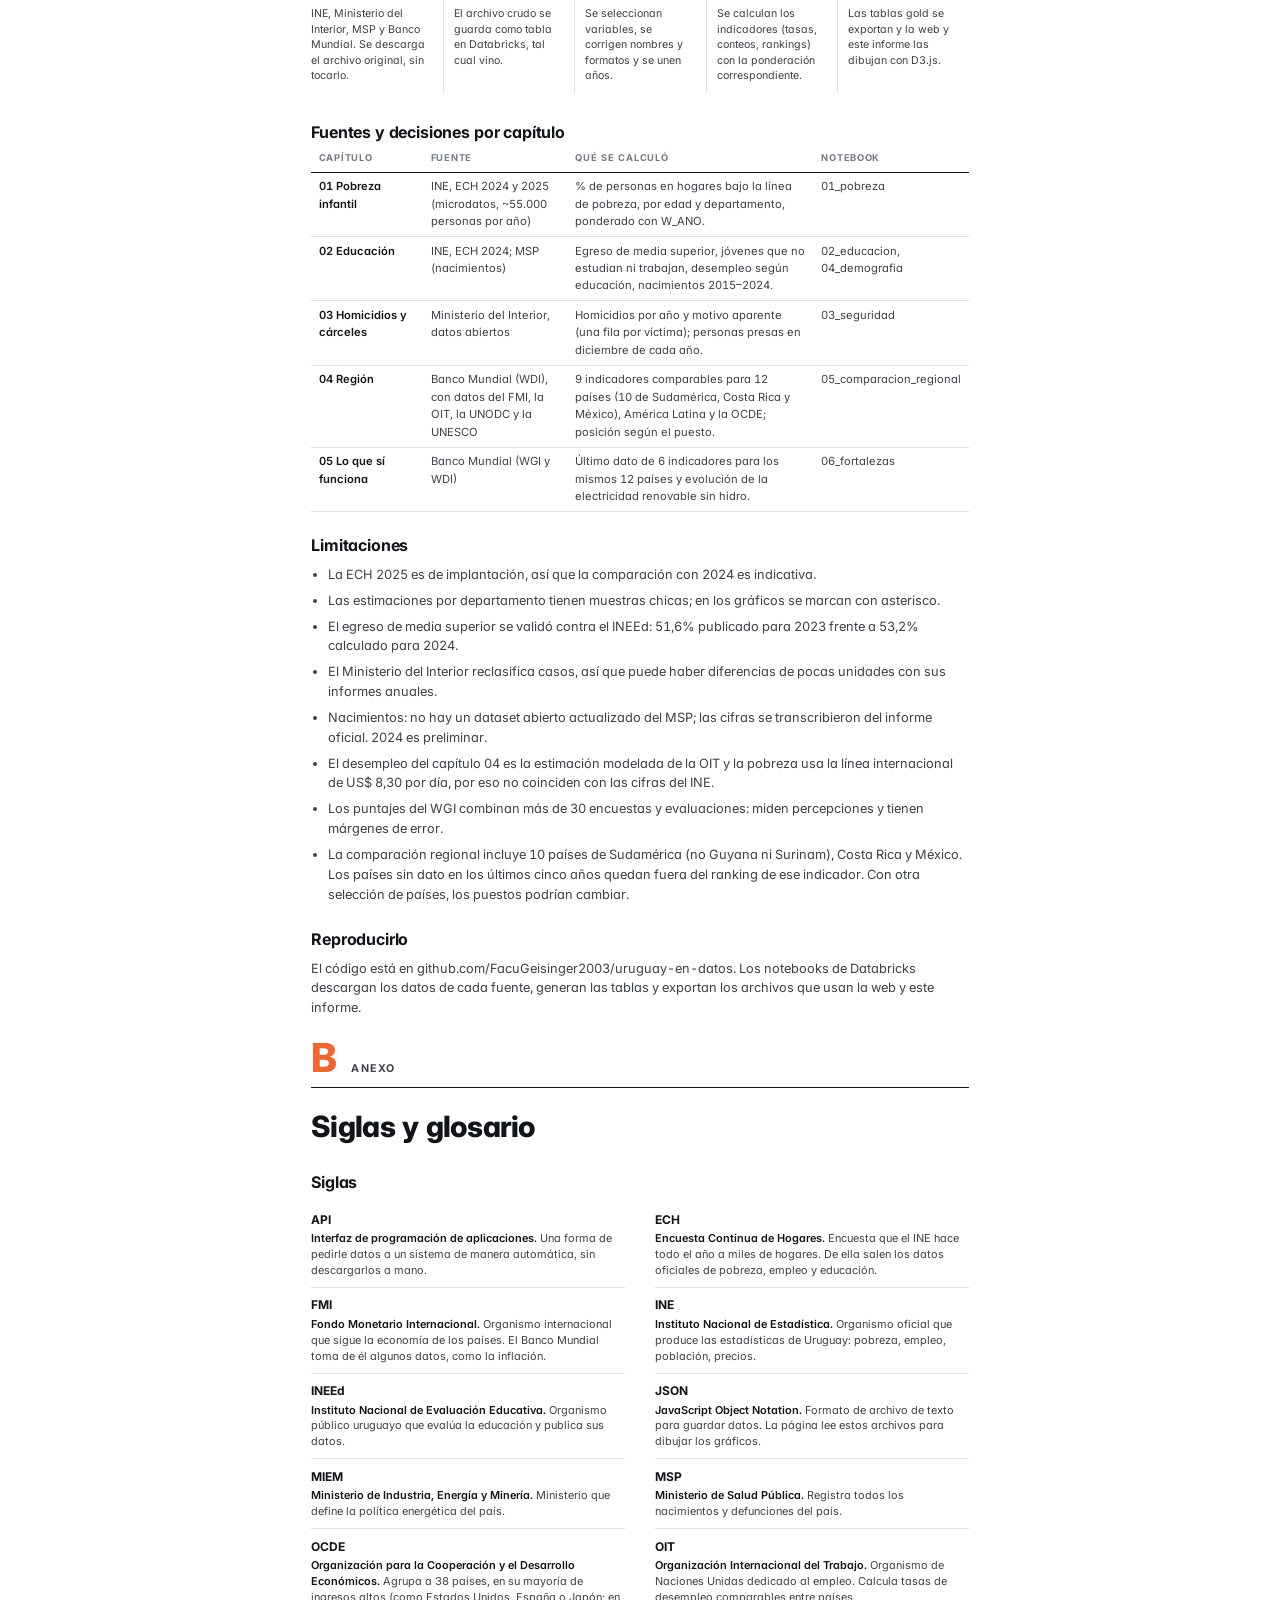
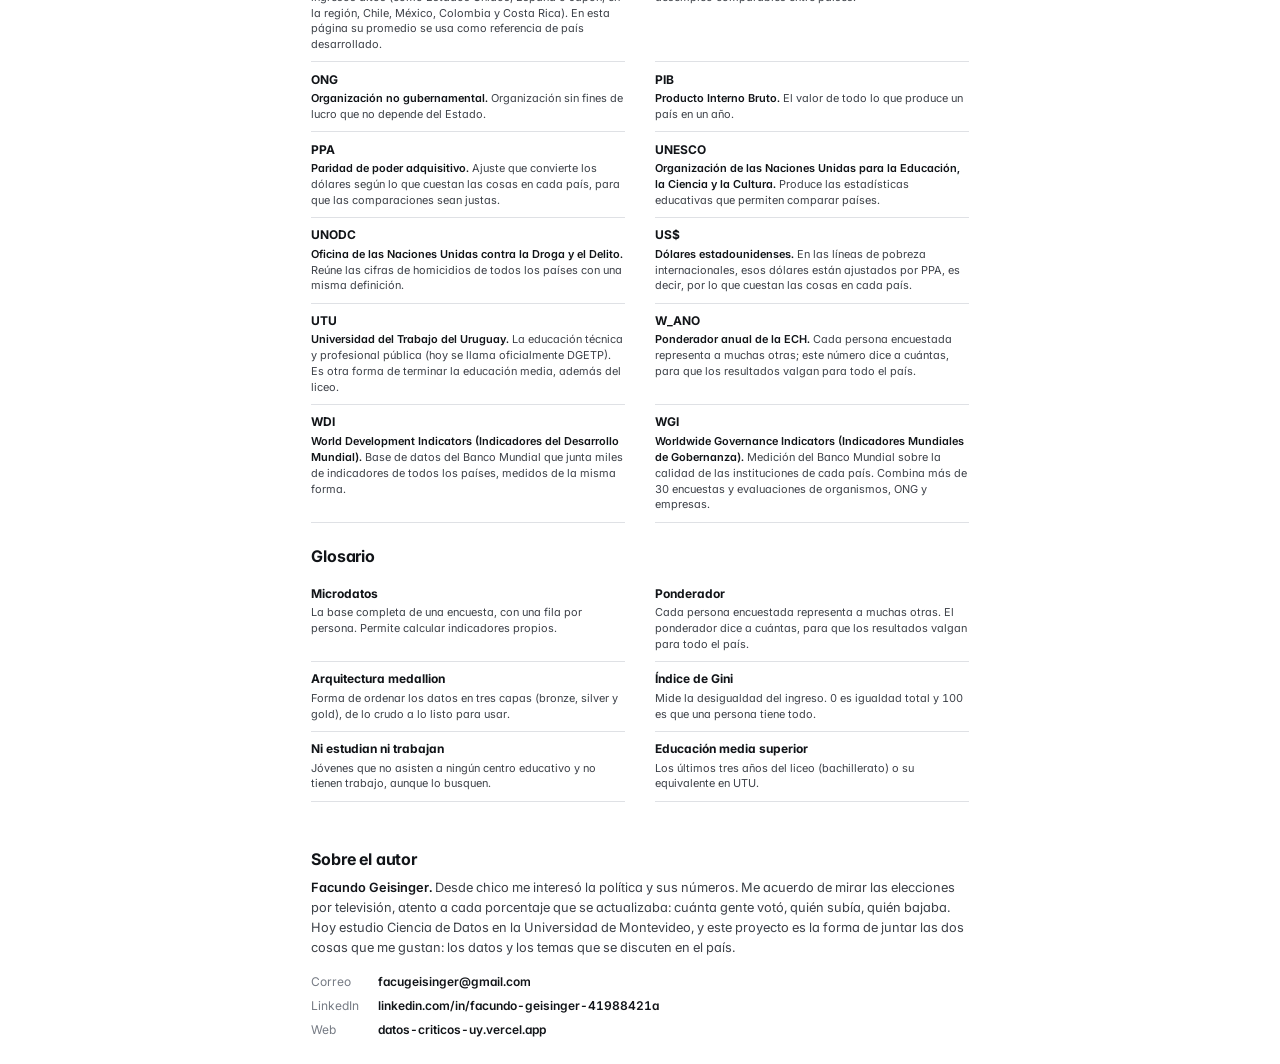
==== commit c9604dae: "Add files via upload" ====
--- a/informe.html
+++ b/informe.html
@@ -159,7 +159,7 @@
   </ol>
   <div class="note-box">
     <p><b>Sobre este informe.</b> Todas las cifras salen de fuentes oficiales, que se citan debajo de cada gráfico. Las siglas se explican en el anexo B. Los porcentajes que salen de la Encuesta Continua de Hogares están ponderados para representar a toda la población.</p>
-    <p><b>Uso de inteligencia artificial.</b> El proyecto se hizo con ayuda de Claude (Anthropic) para el código, los gráficos y el procesamiento de los datos. La elección de los temas, las ideas y el enfoque son del autor; la redacción se trabajó en conjunto con la IA y cada dato se revisó contra su fuente oficial.</p>
+    <p><b>Uso de inteligencia artificial.</b> El código, los gráficos y el procesamiento de los datos se desarrollaron con Claude (Anthropic). Las decisiones de modelado, la selección de indicadores y el diseño se contrastaron con ChatGPT (OpenAI) y Gemini (Google), comparando sus recomendaciones y críticas antes de definir cada criterio. La elección de los temas, el enfoque y las conclusiones son del autor; la redacción se trabajó en conjunto con la IA y cada dato se verificó contra su fuente oficial.</p>
   </div>
 </section>
 
